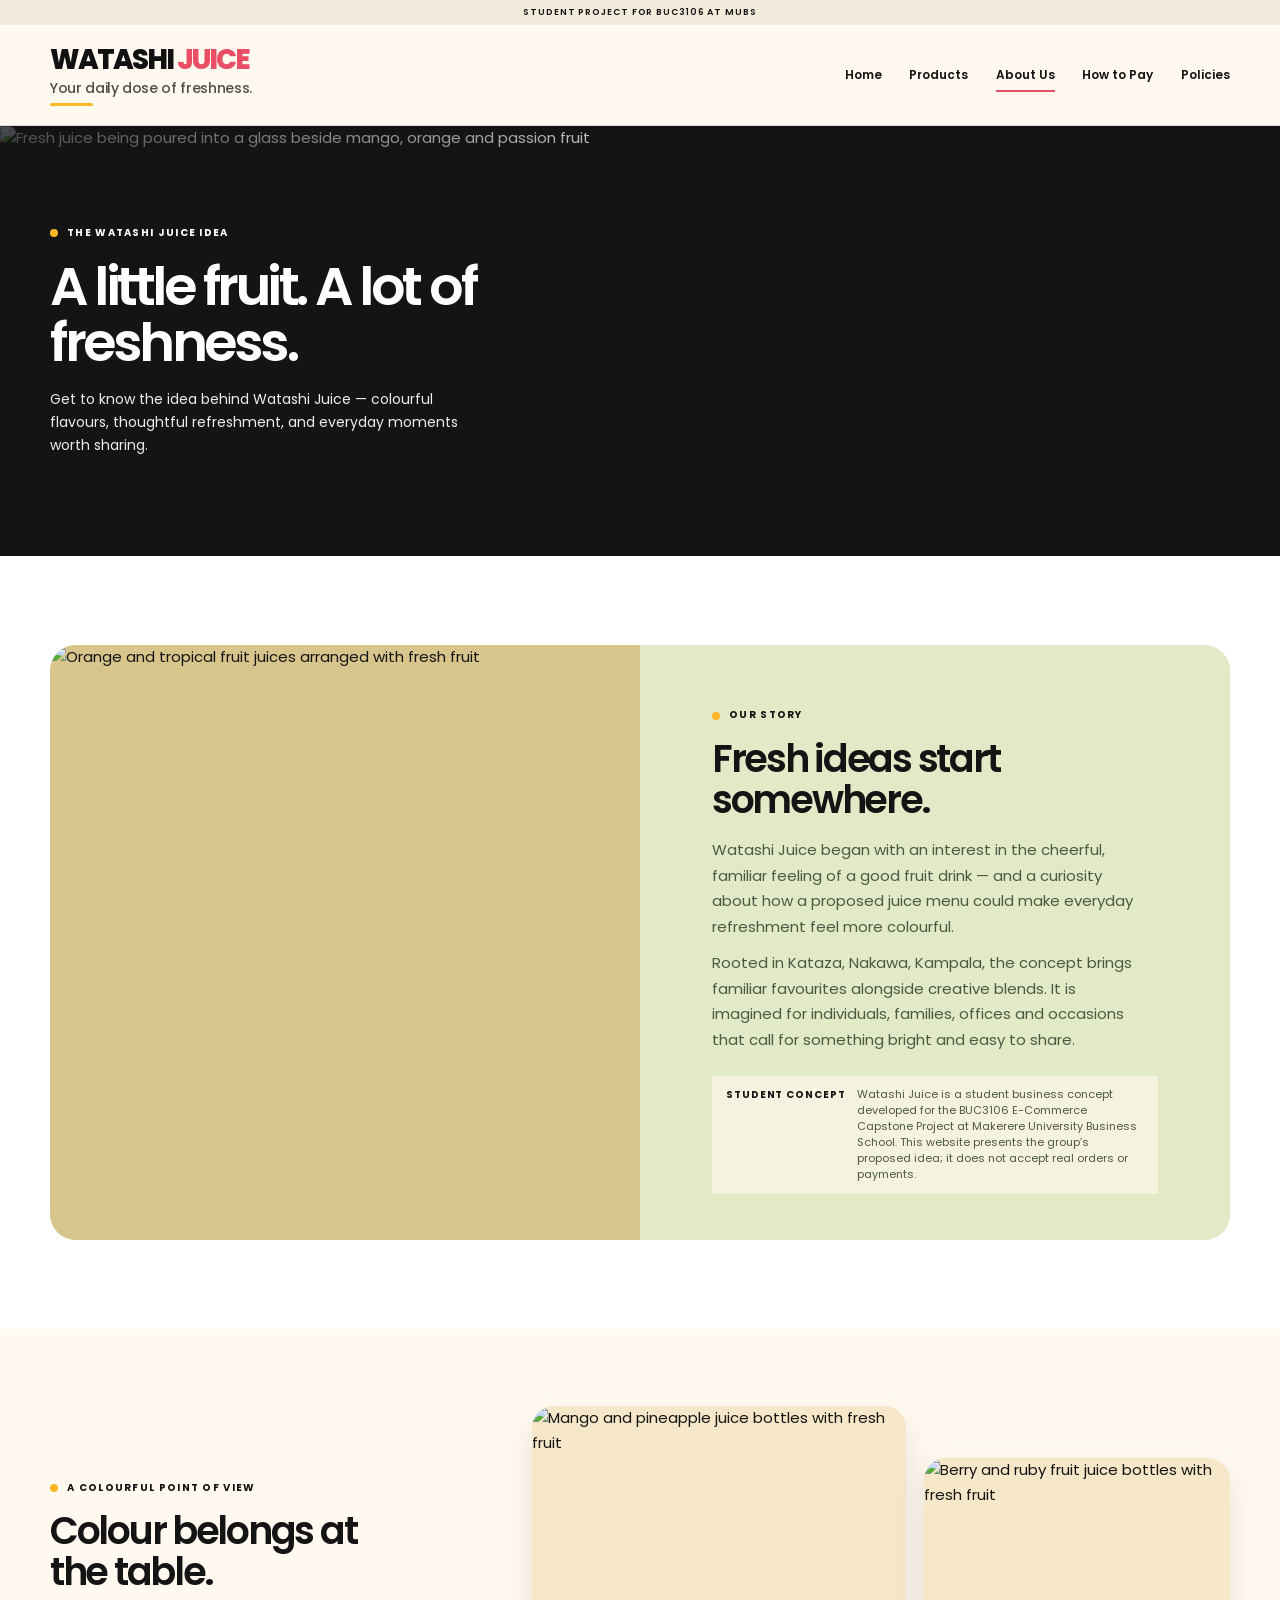
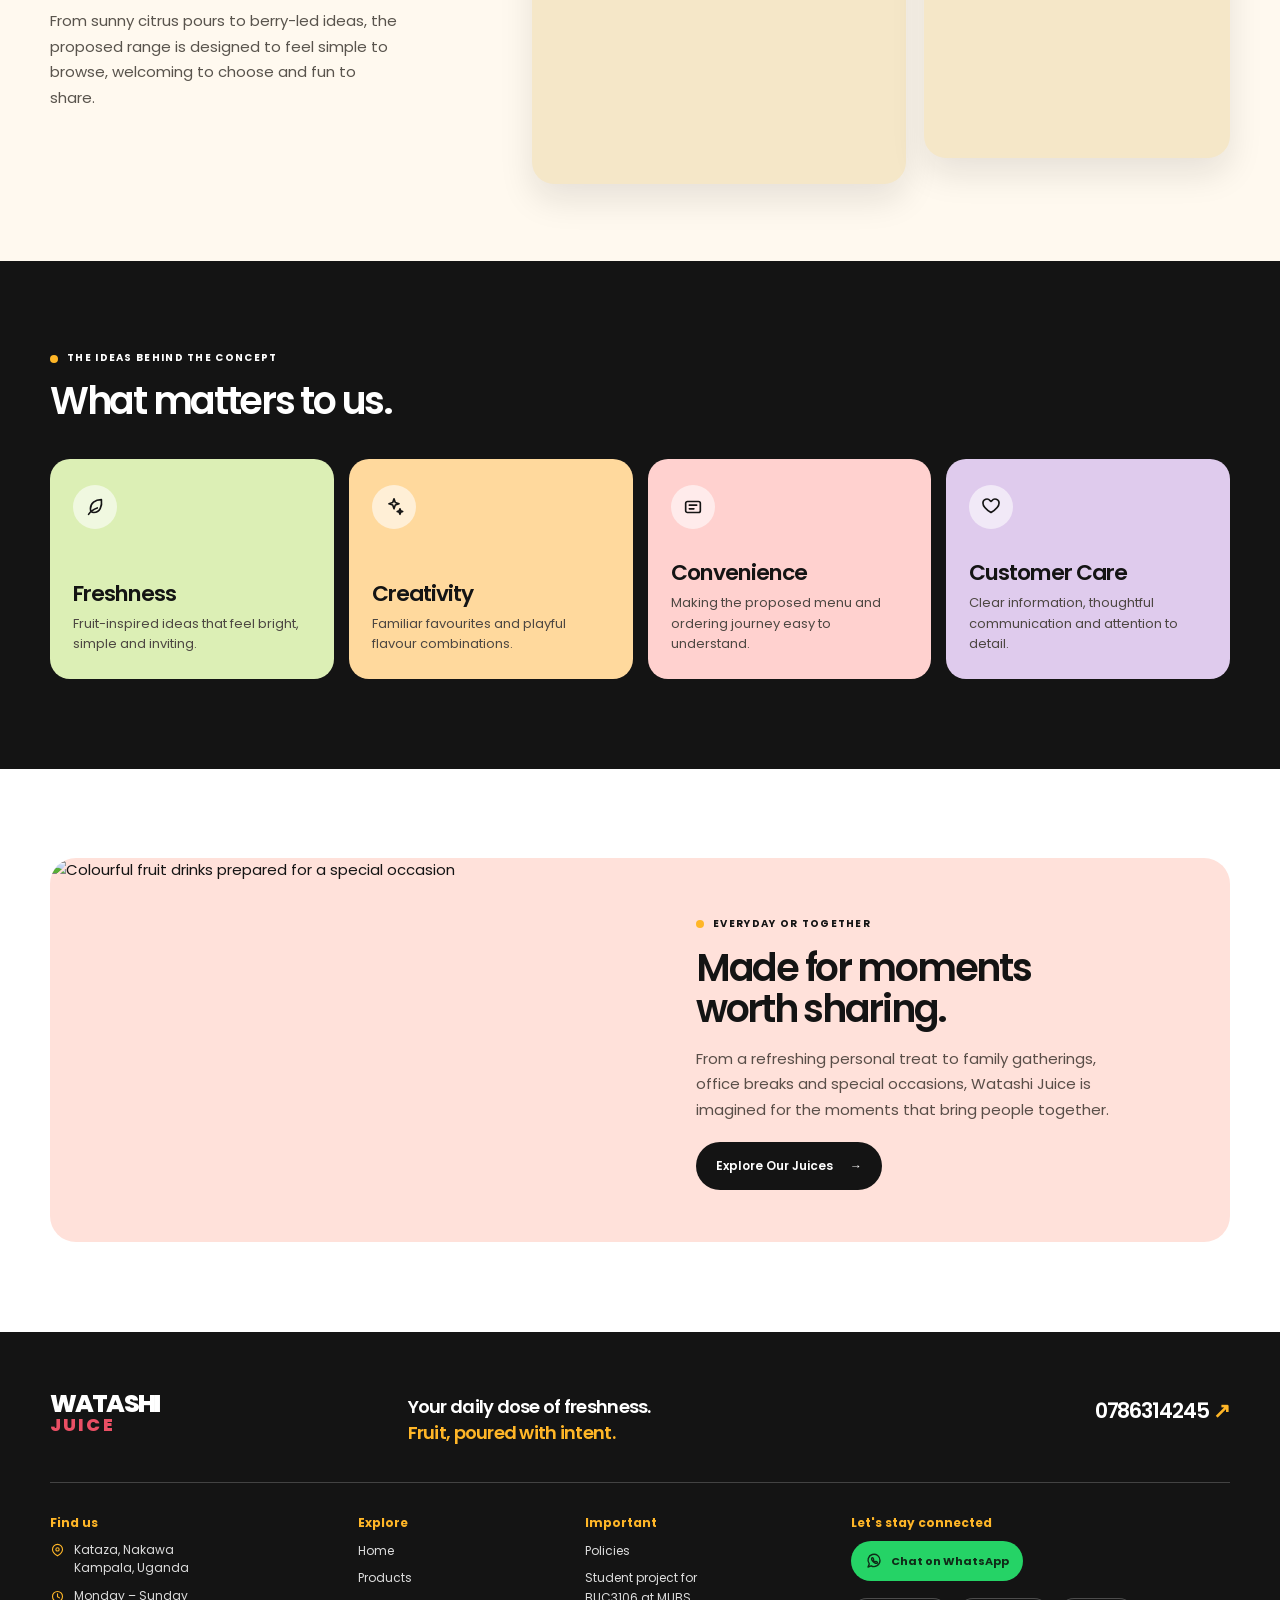
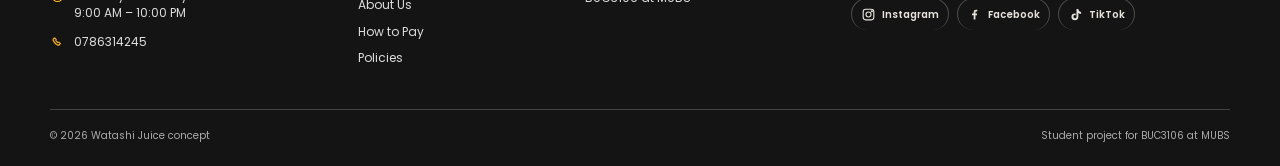
==== about.html @ 9425d9dd "Add files via upload" ====
<!doctype html>
<html lang="en">
<head>
  <meta charset="utf-8"><meta name="viewport" content="width=device-width, initial-scale=1"><meta name="description" content="The Watashi Juice student business concept from Kataza, Nakawa, Kampala."><title>About Us | Watashi Juice</title>
  <link rel="preconnect" href="https://fonts.googleapis.com"><link rel="preconnect" href="https://fonts.gstatic.com" crossorigin><link href="https://fonts.googleapis.com/css2?family=Poppins:wght@400;500;600;700;800&display=swap" rel="stylesheet"><link rel="stylesheet" href="style.css"><script src="script.js" defer></script>
</head>
<body class="premium-about">
  <a class="skip-link" href="#main-content">Skip to content</a><div class="project-notice">Student project for BUC3106 at MUBS</div>
  <header class="site-header"><div class="shell nav-wrap"><a class="wordmark navigation-brand" href="index.html" aria-label="Watashi Juice home"><span class="navigation-brand-name">WATASHI <em>JUICE</em></span><span class="navigation-brand-slogan">Your daily dose of freshness.</span></a><button class="menu-button" type="button" aria-label="Open navigation" aria-expanded="false" aria-controls="primary-navigation"><span></span><span></span><span></span></button><nav id="primary-navigation" class="primary-nav" aria-label="Primary navigation"><a href="index.html">Home</a><a href="products.html">Products</a><a class="active" aria-current="page" href="about.html">About Us</a><a href="pay.html">How to Pay</a><a href="policies.html">Policies</a></nav></div></header>
  <main id="main-content">
    <section class="about-page-hero">
      <img src="images/about-preparation-hero.png" alt="Fresh juice being poured into a glass beside mango, orange and passion fruit" fetchpriority="high">
      <div class="shell about-page-hero-copy">
        <p class="eyebrow"><span></span> The Watashi Juice idea</p>
        <h1>A little fruit. A lot of freshness.</h1>
        <p>Get to know the idea behind Watashi Juice &mdash; colourful flavours, thoughtful refreshment, and everyday moments worth sharing.</p>
      </div>
    </section>

    <section class="about-story-redesign">
      <div class="shell about-story-redesign-grid">
        <figure class="about-story-image"><img src="images/orange-tropical-juice.jpg" alt="Orange and tropical fruit juices arranged with fresh fruit" loading="lazy"></figure>
        <div class="about-story-copy">
          <p class="eyebrow"><span></span> Our story</p>
          <h2>Fresh ideas start somewhere.</h2>
          <p>Watashi Juice began with an interest in the cheerful, familiar feeling of a good fruit drink &mdash; and a curiosity about how a proposed juice menu could make everyday refreshment feel more colourful.</p>
          <p>Rooted in Kataza, Nakawa, Kampala, the concept brings familiar favourites alongside creative blends. It is imagined for individuals, families, offices and occasions that call for something bright and easy to share.</p>
          <aside class="student-concept-note" aria-label="Student project note"><strong>Student concept</strong><span>Watashi Juice is a student business concept developed for the BUC3106 E-Commerce Capstone Project at Makerere University Business School. This website presents the group&rsquo;s proposed idea; it does not accept real orders or payments.</span></aside>
        </div>
      </div>
    </section>

    <section class="about-editorial">
      <div class="shell about-editorial-grid">
        <div class="about-editorial-intro">
          <p class="eyebrow"><span></span> A colourful point of view</p>
          <h2>Colour belongs at the table.</h2>
          <p>From sunny citrus pours to berry-led ideas, the proposed range is designed to feel simple to browse, welcoming to choose and fun to share.</p>
        </div>
        <div class="about-editorial-images">
          <figure class="about-editorial-image about-editorial-image-main"><img src="images/mango-pineapple-juice.jpg" alt="Mango and pineapple juice bottles with fresh fruit" loading="lazy"></figure>
          <figure class="about-editorial-image about-editorial-image-accent"><img src="images/berry-ruby-juice.jpg" alt="Berry and ruby fruit juice bottles with fresh fruit" loading="lazy"></figure>
        </div>
      </div>
    </section>

    <section class="about-values-redesign">
      <div class="shell">
        <div class="about-values-heading">
          <p class="eyebrow light-eyebrow"><span></span> The ideas behind the concept</p>
          <h2>What matters to us.</h2>
        </div>
        <div class="about-values-grid">
          <article class="about-value-card value-freshness"><div class="about-value-icon" aria-hidden="true"><svg viewBox="0 0 24 24"><path d="M19 4c-7 0-12 3.7-12 10 0 2.2 1.5 4 3.7 4C17.2 18 20 11.3 19 4Z"/><path d="M5 20c2.1-3.3 5.2-5.6 9.5-7"/></svg></div><h3>Freshness</h3><p>Fruit-inspired ideas that feel bright, simple and inviting.</p></article>
          <article class="about-value-card value-creativity"><div class="about-value-icon" aria-hidden="true"><svg viewBox="0 0 24 24"><path d="m12 3 1.4 4.1L17.5 8.5l-4.1 1.4L12 14l-1.4-4.1-4.1-1.4 4.1-1.4L12 3Z"/><path d="m18.5 14 .8 2.2 2.2.8-2.2.8-.8 2.2-.8-2.2-2.2-.8 2.2-.8.8-2.2Z"/></svg></div><h3>Creativity</h3><p>Familiar favourites and playful flavour combinations.</p></article>
          <article class="about-value-card value-convenience"><div class="about-value-icon" aria-hidden="true"><svg viewBox="0 0 24 24"><rect x="4" y="6" width="16" height="12" rx="2"/><path d="M8 10h8M8 14h5"/></svg></div><h3>Convenience</h3><p>Making the proposed menu and ordering journey easy to understand.</p></article>
          <article class="about-value-card value-care"><div class="about-value-icon" aria-hidden="true"><svg viewBox="0 0 24 24"><path d="M20.8 7.6c0 5-8.8 10.4-8.8 10.4S3.2 12.6 3.2 7.6A4.3 4.3 0 0 1 11 5.1L12 6l1-.9a4.3 4.3 0 0 1 7.8 2.5Z"/></svg></div><h3>Customer Care</h3><p>Clear information, thoughtful communication and attention to detail.</p></article>
        </div>
      </div>
    </section>

    <section class="about-moments">
      <div class="shell about-moments-grid">
        <figure class="about-moments-image"><img src="images/occasion-celebration.jpg" alt="Colourful fruit drinks prepared for a special occasion" loading="lazy"></figure>
        <div class="about-moments-copy">
          <p class="eyebrow"><span></span> Everyday or together</p>
          <h2>Made for moments worth sharing.</h2>
          <p>From a refreshing personal treat to family gatherings, office breaks and special occasions, Watashi Juice is imagined for the moments that bring people together.</p>
          <a class="button button-dark" href="products.html">Explore Our Juices <span aria-hidden="true">&rarr;</span></a>
        </div>
      </div>
    </section>
  </main>
  <footer class="site-footer unified-footer"><div class="shell"><div class="footer-top"><a class="wordmark text-only-wordmark footer-logo" href="index.html" aria-label="Watashi Juice home">WATASHI<br><em>JUICE</em></a><p>Your daily dose of freshness.<br><span>Fruit, poured with intent.</span></p><a class="footer-contact" href="tel:0786314245">0786314245 <span>&nearr;</span></a></div><div class="footer-grid"><div><h3>Find us</h3><p>Kataza, Nakawa<br>Kampala, Uganda</p><p>9:00 AM &ndash; 10:00 PM</p></div><div><h3>Explore</h3><a href="products.html">Our juices</a><a href="about.html">About Watashi</a><a href="pay.html">How to pay</a></div><div><h3>Important</h3><a href="policies.html">Policies</a><p>Student project for<br>BUC3106 at MUBS</p></div><div class="footer-connect"><h3>Let's stay connected</h3><a class="whatsapp-button" href="https://wa.me/256786314245" target="_blank" rel="noopener" aria-label="Chat with Watashi Juice on WhatsApp"><svg viewBox="0 0 24 24" aria-hidden="true"><path d="M20 11.4a8 8 0 0 1-11.8 7L4 20l1.7-4.1A8 8 0 1 1 20 11.4Z"/><path d="M9.1 8.1c.2-.5.5-.5.8-.5h.4c.2 0 .4.1.5.4l.7 1.6c.1.3.1.5-.1.7l-.5.6c.5 1 1.3 1.8 2.3 2.3l.6-.5c.2-.2.4-.2.7-.1l1.6.7c.3.1.4.3.4.5v.4c0 .3 0 .6-.5.8-.5.2-1.1.3-2 .1-1-.3-2.1-1-3.1-2s-1.7-2.1-2-3.1c-.2-.9-.1-1.5.1-2Z"/></svg> Chat on WhatsApp</a><span class="footer-phone">0786314245</span><div class="social-placeholders" aria-label="Social media accounts pending confirmation"><span class="social-link" role="link" aria-disabled="true" tabindex="0" title="Official account pending confirmation"><svg viewBox="0 0 24 24" aria-hidden="true"><rect x="3.5" y="3.5" width="17" height="17" rx="4"/><circle cx="12" cy="12" r="4"/><circle cx="17.5" cy="6.8" r=".8" fill="currentColor" stroke="none"/></svg>Instagram</span><span class="social-link" role="link" aria-disabled="true" tabindex="0" title="Official account pending confirmation"><svg viewBox="0 0 24 24" aria-hidden="true"><path d="M13.5 20v-7h2.4l.4-2.8h-2.8V8.4c0-.8.2-1.4 1.4-1.4h1.5V4.5c-.3 0-1.1-.1-2.1-.1-2.1 0-3.6 1.3-3.6 3.7v2.1H8v2.8h2.7v7h2.8Z"/></svg>Facebook</span><span class="social-link" role="link" aria-disabled="true" tabindex="0" title="Official account pending confirmation"><svg viewBox="0 0 24 24" aria-hidden="true"><path d="M14.8 4.5v10.1a3.5 3.5 0 1 1-2.7-3.4V8.3c2 .7 3.5 2 4.7 3.6V8.5c-1-.4-1.7-1.3-1.7-2.5v-1.5h-.3Z"/></svg>TikTok</span></div></div></div><div class="footer-bottom"><span>&copy; <span data-year></span> Watashi Juice concept</span><span>Student project for BUC3106 at MUBS</span></div></div></footer>
</body>
</html>
---- style.css ----
/* Watashi Juice: shared visual system and CSS fruit illustrations */
:root { --ink:#141414; --mango:#ffb627; --orange:#ff7043; --berry:#e94f64; --lime:#74b84a; --cream:#fff9ef; --white:#fff; --muted:#6e6a65; --line:rgba(20,20,20,.14); --shadow:0 14px 36px rgba(20,20,20,.12); }
* { box-sizing:border-box; }
html { scroll-behavior:smooth; }
body { margin:0; background:var(--cream); color:var(--ink); font-family:Poppins, sans-serif; font-size:15px; line-height:1.65; }
body.menu-open { overflow:hidden; }
a { color:inherit; text-decoration:none; }
img { max-width:100%; }
button { font:inherit; }
:focus-visible { outline:3px solid var(--berry); outline-offset:4px; }
.shell { width:min(1180px, calc(100% - 40px)); margin-inline:auto; }
.section { padding:108px 0; }
.skip-link { position:fixed; z-index:99; left:16px; top:-70px; background:var(--ink); color:#fff; padding:10px 16px; border-radius:0 0 10px 10px; transition:top .2s; }
.skip-link:focus { top:0; }
.project-notice { background:var(--ink); color:#fff; text-align:center; padding:7px 18px; font-size:11px; font-weight:600; letter-spacing:.025em; }
.site-header { background:var(--cream); border-bottom:1px solid var(--line); position:relative; z-index:10; }
.nav-wrap { min-height:87px; display:flex; align-items:center; justify-content:space-between; gap:22px; }
.wordmark { font-size:18px; font-weight:800; line-height:.72; letter-spacing:-.065em; display:inline-block; position:relative; padding-left:29px; }
.wordmark em { color:var(--berry); font-style:normal; letter-spacing:.09em; font-size:.7em; }
.wordmark-mark { display:grid; place-items:center; position:absolute; left:0; top:0; width:25px; height:25px; background:var(--mango); border-radius:50% 50% 48% 48%; font-size:11px; letter-spacing:-.08em; }
.primary-nav { display:flex; align-items:center; gap:26px; font-size:12px; font-weight:600; }
.primary-nav > a:not(.nav-cta) { position:relative; }
.primary-nav > a:not(.nav-cta)::after { content:""; position:absolute; height:2px; left:0; bottom:-7px; width:0; background:var(--berry); transition:width .22s ease; }
.primary-nav > a:hover::after, .primary-nav > a.active::after { width:100%; }
.nav-cta { background:var(--mango); border-radius:999px; padding:11px 17px; margin-left:2px; white-space:nowrap; transition:transform .2s, background .2s; }
.nav-cta:hover { background:var(--orange); transform:translateY(-2px); }
.menu-button { display:none; background:transparent; border:0; padding:8px; cursor:pointer; }
.menu-button span { display:block; width:26px; height:2px; background:var(--ink); margin:5px 0; transition:.2s; }
h1,h2,h3,p { margin-top:0; }
h1,h2,h3 { line-height:1.03; letter-spacing:-.055em; }
h1 { font-size:clamp(48px, 6vw, 86px); font-weight:800; }
h2 { font-size:clamp(34px, 4vw, 56px); font-weight:700; }
h3 { font-weight:700; }
h1 i,h2 i { color:var(--berry); font-style:normal; }
.eyebrow { margin-bottom:17px; text-transform:uppercase; letter-spacing:.13em; font-size:10px; font-weight:700; display:flex; align-items:center; gap:9px; }
.eyebrow span { height:8px; width:8px; background:var(--mango); border-radius:50%; display:inline-block; }
.light-eyebrow { color:#fff; }
.light-eyebrow span { background:var(--mango); }
.button { display:inline-flex; align-items:center; justify-content:center; gap:17px; padding:14px 20px; border-radius:999px; font-size:12px; font-weight:600; transition:transform .2s ease, box-shadow .2s ease, background .2s ease; }
.button:hover { transform:translateY(-3px); box-shadow:0 10px 20px rgba(20,20,20,.15); }
.button-dark { background:var(--ink); color:#fff; }
.button-cream { background:var(--cream); color:var(--ink); }
.button-orange { background:var(--orange); }
.text-link,.arrow-link { display:inline-flex; align-items:center; gap:12px; font-size:12px; font-weight:600; border-bottom:1px solid var(--ink); padding-bottom:4px; transition:gap .2s; }
.text-link:hover,.arrow-link:hover { gap:18px; }
.hero { overflow:hidden; }
.home-hero { min-height:650px; background:var(--cream); }
.hero-grid { min-height:650px; display:grid; grid-template-columns:1fr 1.08fr; align-items:center; gap:30px; }
.hero-copy { position:relative; z-index:2; padding:70px 0; }
.hero-copy h1 { margin-bottom:21px; }
.hero-lede { max-width:465px; color:#4d4b48; margin-bottom:29px; font-size:15px; }
.action-row { display:flex; align-items:center; flex-wrap:wrap; gap:25px; }
.hero-meta { display:flex; align-items:center; flex-wrap:wrap; gap:7px; margin-top:35px; color:#5d5955; font-size:11px; }
.hero-meta b { color:var(--ink); margin-left:5px; }
.availability-dot { width:8px; height:8px; background:var(--lime); border-radius:50%; }
.hero-art { height:650px; position:relative; margin-right:calc((min(1180px, 100vw - 40px) - 100vw)/2); min-width:580px; overflow:hidden; background:var(--mango); clip-path:polygon(13% 0,100% 0,100% 100%,0 100%,0 25%); }
.hero-art::before { content:""; width:560px; height:560px; border-radius:50%; border:2px solid rgba(20,20,20,.08); position:absolute; left:12%; top:65px; }
.burst { position:absolute; width:185px; height:185px; border-radius:48% 52% 57% 43%; }
.burst-one { background:var(--orange); right:3%; top:9%; }
.burst-two { background:var(--berry); left:5%; bottom:-80px; }
.spark { position:absolute; font-size:31px; font-weight:400; }
.spark-one { right:27%; top:16%; }.spark-two { left:13%; top:31%; font-size:19px; }
.juice-bottle { position:absolute; width:132px; height:315px; border-radius:28px 28px 32px 32px; bottom:82px; box-shadow:inset -11px 0 11px rgba(0,0,0,.09), 14px 22px 17px rgba(20,20,20,.18); transform-origin:bottom; }
.juice-bottle::before { content:""; position:absolute; left:22px; top:-40px; width:88px; height:46px; background:inherit; border-radius:14px 14px 3px 3px; box-shadow:inset -8px 0 8px rgba(0,0,0,.08); }
.bottle-back { background:#c94859; transform:rotate(-13deg); left:34%; height:285px; bottom:102px; }.bottle-front { background:var(--orange); left:54%; transform:rotate(8deg); }
.bottle-cap { position:absolute; z-index:1; left:31px; top:-53px; width:70px; height:17px; background:var(--ink); border-radius:5px 5px 2px 2px; }
.bottle-label { position:absolute; text-align:center; left:16px; top:100px; background:var(--cream); width:100px; height:116px; padding-top:20px; font-size:30px; font-weight:800; line-height:.74; border-radius:4px; letter-spacing:-.08em; }.bottle-label b { display:block; font-size:10px; font-weight:700; letter-spacing:-.06em; line-height:1.1; margin-top:10px; text-transform:uppercase; }
.fruit { position:absolute; z-index:3; }.fruit-mango { height:91px; width:125px; background:#f7b000; border-radius:65% 35% 61% 39% / 58% 51% 49% 42%; transform:rotate(-35deg); box-shadow:inset -13px -10px 0 rgba(232,125,0,.18); }.fruit-mango i { position:absolute; width:52px; height:23px; background:var(--lime); border-radius:100% 0 100% 0; transform:rotate(20deg); top:-11px; right:0; }.fruit-one { left:13%; top:13%; }.fruit-berry { width:59px; height:59px; border-radius:50%; background:#bb304d; box-shadow:inset -10px -8px 0 #8f253e; }.berry-one { right:18%; bottom:19%; }.berry-two { left:19%; bottom:23%; width:42px; height:42px; }.fruit-citrus { width:103px; height:103px; background:#ff9336; border:8px solid #ed6f20; border-radius:50%; }.fruit-citrus::after { content:""; position:absolute; inset:17px; border-radius:50%; background:repeating-conic-gradient(#ffd06b 0 25deg,#ffb545 25deg 29deg); }.citrus-one { right:7%; bottom:7%; transform:rotate(24deg); }.leaf { position:absolute; width:78px; height:31px; border-radius:100% 0 100% 0; background:var(--lime); z-index:2; }.leaf-one { right:4%; bottom:27%; transform:rotate(-22deg); }.leaf-two { left:19%; top:42%; transform:rotate(41deg) scale(.67); }.art-stamp { position:absolute; z-index:4; right:8%; bottom:38%; transform:rotate(-7deg); color:var(--ink); text-transform:uppercase; font-size:9px; font-weight:600; line-height:1.15; letter-spacing:.1em; }.art-stamp b { font-size:17px; letter-spacing:-.06em; }
.section-heading { margin-bottom:48px; }.split-heading { display:flex; justify-content:space-between; align-items:end; gap:30px; }.split-heading h2,.centered-heading h2 { margin-bottom:0; }.side-intro { max-width:350px; color:#5d5955; margin-bottom:3px; }.centered-heading { text-align:center; }.centered-heading .eyebrow { justify-content:center; }
.feature-section { background:#fff; }.featured-grid { display:grid; grid-template-columns:repeat(3,1fr); gap:20px; }.flavour-tile { min-height:411px; padding:23px; position:relative; overflow:hidden; border-radius:4px; display:flex; flex-direction:column; justify-content:space-between; transition:transform .25s ease; }.flavour-tile:hover { transform:translateY(-7px); }.tile-top { display:flex; justify-content:space-between; font-size:10px; text-transform:uppercase; letter-spacing:.08em; font-weight:600; position:relative; z-index:2; }.tile-bottom { display:flex; align-items:end; justify-content:space-between; position:relative; z-index:4; }.tile-bottom h3 { font-size:34px; margin:0; }.tile-bottom a { background:var(--ink); color:#fff; display:grid; place-items:center; width:40px; height:40px; border-radius:50%; font-size:16px; transition:transform .2s; }.tile-bottom a:hover { transform:rotate(45deg); }.tile-mango { background:#ffd655; }.tile-passion { background:#f47f87; }.tile-berry { background:#b59bd7; }.mini-bottle { width:107px; height:247px; position:absolute; left:36%; top:75px; border-radius:22px 22px 25px 25px; box-shadow:inset -9px 0 9px rgba(0,0,0,.11),12px 15px 15px rgba(20,20,20,.13); transform:rotate(10deg); text-align:center; }.mini-bottle::before { content:""; position:absolute; left:19px; top:-37px; width:70px; height:42px; background:inherit; border-radius:12px 12px 2px 2px; }.mini-bottle::after { content:""; position:absolute; width:55px; height:13px; background:var(--ink); border-radius:3px; top:-47px; left:26px; }.mini-bottle b { display:block; background:var(--cream); margin:78px 12px 0; padding:16px 0 4px; font-size:28px; letter-spacing:-.1em; line-height:1; }.mini-bottle small { display:block; background:var(--cream); margin:0 12px; padding:0 3px 13px; font-size:9px; line-height:1.05; text-transform:uppercase; font-weight:700; }.mango-mini { background:var(--orange); }.passion-mini { background:#6d3d95; }.berry-mini { background:#e94f64; }.slice { position:absolute; border-radius:50%; }.slice-mango { width:130px; height:130px; background:#f48c1d; left:-39px; bottom:51px; }.slice-mango::after { content:""; position:absolute; inset:14px; border-radius:50%; background:#ffca42; }.slice-passion { right:-24px; bottom:58px; width:120px; height:120px; background:#562877; border:8px solid #6d3d95; }.slice-passion::after { content:""; position:absolute; inset:18px; border-radius:50%; background:radial-gradient(circle,#32205a 0 3px,transparent 4px) 0 0/19px 19px,#f0bb32; }.berry-cluster { position:absolute; right:22px; bottom:62px; }.berry-cluster i { display:inline-block; background:#a1355b; width:46px; height:46px; border-radius:50%; margin:-5px; box-shadow:inset -7px -6px rgba(77,13,48,.19); }
.why-section { background:var(--ink); color:#fff; }.why-grid { display:grid; grid-template-columns:.9fr 1.1fr; align-items:center; gap:85px; }.why-art { min-height:454px; background:var(--orange); position:relative; overflow:hidden; border-radius:50% 50% 0 0; }.orange-glass { width:165px; height:239px; position:absolute; border:8px solid rgba(255,255,255,.85); border-top:0; border-radius:0 0 40px 40px; left:31%; top:116px; }.orange-glass::before { content:""; background:#ffc136; position:absolute; inset:42px 8px 8px; border-radius:0 0 27px 27px; }.orange-glass span { width:21px; height:151px; background:var(--cream); position:absolute; z-index:2; transform:rotate(25deg); right:27px; top:-39px; }.orange-half { width:215px; height:108px; border-radius:215px 215px 0 0; background:#ffbd2d; position:absolute; left:-44px; bottom:0; border:10px solid #f09025; }.orange-half::after { content:""; position:absolute; inset:23px 32px 0; border-radius:180px 180px 0 0; background:repeating-conic-gradient(#ffd86a 0 27deg,#f7a51d 27deg 31deg); }.orange-leaf { height:76px; width:27px; background:var(--lime); border-radius:100% 0 100% 0; transform:rotate(49deg); position:absolute; right:48px; top:68px; }.round-text { position:absolute; right:17px; bottom:42px; font-size:9px; writing-mode:vertical-rl; letter-spacing:.1em; }.why-copy h2 { color:#fff; margin-bottom:38px; }.reason-list { border-top:1px solid rgba(255,255,255,.25); }.reason-list article { display:grid; grid-template-columns:50px 1fr; gap:13px; padding:19px 0; border-bottom:1px solid rgba(255,255,255,.25); }.reason-list article>span { color:var(--mango); font-size:11px; font-weight:600; }.reason-list h3 { margin:0 0 5px; font-size:17px; letter-spacing:-.035em; }.reason-list p { margin:0; max-width:400px; font-size:12px; color:#d9d7d3; }
.occasions-section { background:#fff; }.occasion-grid { display:grid; grid-template-columns:repeat(3,1fr); gap:19px; margin-top:50px; }.occasion-card { min-height:260px; padding:24px; display:flex; justify-content:space-between; position:relative; overflow:hidden; transition:transform .25s; }.occasion-card:hover { transform:translateY(-6px); }.occasion-card .number { font-size:11px; font-weight:600; }.occasion-card div { align-self:end; position:relative; z-index:2; }.occasion-card p { font-size:11px; margin:0 0 4px; text-transform:uppercase; letter-spacing:.12em; }.occasion-card h3 { margin:0; font-size:38px; }.occasion-icon { font-size:90px; line-height:1; position:absolute; right:20px; bottom:12px; opacity:.9; }.occasion-you { background:#ffe0a0; }.occasion-office { background:#add99b; }.occasion-event { background:#fca4b2; }
.steps-section { background:var(--cream); }.steps-grid { display:grid; grid-template-columns:repeat(3,1fr); }.steps-grid article { padding:27px 30px 25px; min-height:260px; border-left:1px solid var(--line); }.steps-grid article:last-child { border-right:1px solid var(--line); }.step-count { color:var(--berry); font-size:11px; font-weight:700; }.step-icon { width:44px; height:44px; display:grid; place-items:center; border-radius:50%; margin:38px 0 22px; font-size:22px; }.icon-fruit { background:var(--mango); }.icon-message { background:var(--lime); }.icon-sun { background:var(--orange); }.steps-grid h3 { font-size:18px; margin:0 0 8px; }.steps-grid p { margin:0; color:var(--muted); font-size:12px; max-width:265px; }
.cta-section { padding-top:0; }.cta-box { min-height:286px; background:var(--berry); color:#fff; padding:46px 63px; display:flex; align-items:center; justify-content:space-between; overflow:hidden; position:relative; }.cta-box h2 { margin:0; color:#fff; }.cta-box h2 i { color:var(--mango); }.cta-box .button { position:relative; z-index:3; }.cta-citrus { position:absolute; width:270px; height:270px; background:var(--mango); border-radius:50%; right:16%; bottom:-145px; border:20px solid #f89532; }.cta-citrus::after { content:""; position:absolute; inset:42px; background:repeating-conic-gradient(#fff8de 0 24deg,#ffba2f 24deg 29deg); border-radius:50%; }.cta-berry { position:absolute; height:130px; width:130px; background:#b2294e; border-radius:50%; right:-34px; top:-28px; }
.site-footer { background:var(--ink); color:#fff; padding:70px 0 21px; }.footer-top { display:grid; grid-template-columns:1fr 1.3fr 1fr; align-items:start; border-bottom:1px solid rgba(255,255,255,.2); padding-bottom:46px; }.footer-logo { font-size:25px; color:#fff; }.footer-logo .wordmark-mark { color:var(--ink); width:31px; height:31px; font-size:13px; }.footer-top>p { margin:0; font-size:20px; line-height:1.45; font-weight:600; letter-spacing:-.04em; }.footer-top>p span { color:var(--mango); }.footer-contact { justify-self:end; font-size:24px; font-weight:600; letter-spacing:-.05em; }.footer-contact span { color:var(--mango); }.footer-grid { display:grid; grid-template-columns:1.25fr 1fr 1fr .6fr; gap:25px; padding:41px 0; }.footer-grid h3 { margin:0 0 12px; font-size:12px; color:var(--mango); letter-spacing:0; }.footer-grid p,.footer-grid a { color:#ddd; font-size:12px; margin:0 0 7px; display:block; }.footer-grid a:hover { color:var(--mango); }.footer-orb { width:85px; height:85px; border-radius:50%; background:var(--mango); color:var(--ink); justify-self:end; position:relative; display:grid; place-items:center; font-size:33px; font-weight:800; letter-spacing:-.12em; }.footer-orb small { position:absolute; font-size:7px; line-height:1; letter-spacing:.05em; right:-13px; bottom:6px; }.footer-bottom { border-top:1px solid rgba(255,255,255,.2); padding-top:18px; display:flex; justify-content:space-between; color:#aaa; font-size:10px; }
/* Product catalogue */
.page-hero { overflow:hidden; }.page-hero-grid { min-height:450px; display:grid; grid-template-columns:1fr 1fr; align-items:center; gap:40px; }.page-hero-grid h1 { margin-bottom:15px; }.page-hero-grid > div > p:not(.eyebrow) { max-width:465px; color:var(--muted); }.hero-tags { display:flex; gap:8px; flex-wrap:wrap; margin-top:23px; }.hero-tags span { border:1px solid var(--ink); border-radius:999px; padding:6px 11px; font-size:10px; font-weight:600; }.page-hero-art { min-height:450px; position:relative; background:#ffcb5b; overflow:hidden; }.product-hero-art::before { content:""; position:absolute; width:390px; height:390px; border:1px solid rgba(20,20,20,.13); border-radius:50%; left:15%; top:28px; }.product-sun { position:absolute; width:210px; height:210px; background:#ee8976; border-radius:50%; right:-48px; top:30px; }.catalogue-back { background:#6d3d95; height:250px; left:26%; bottom:45px; transform:rotate(-13deg); }.catalogue-front { background:var(--orange); left:48%; bottom:32px; transform:rotate(7deg); }.catalogue-front,.catalogue-back { width:112px; }.catalogue-front::before,.catalogue-back::before { width:76px; left:18px; }.catalogue-front .bottle-cap,.catalogue-back .bottle-cap { width:61px; left:25px; }.catalogue-front .bottle-label,.catalogue-back .bottle-label { left:11px; top:74px; width:90px; height:103px; padding-top:16px; font-size:27px; }.catalogue-citrus { left:8%; bottom:24px; transform:scale(.75); }.catalogue-berry { right:10%; bottom:13%; width:75px; height:75px; }.product-section { background:#fff; }.catalogue-note { display:flex; align-items:center; gap:14px; background:#fff1ce; padding:16px 19px; margin-bottom:37px; }.catalogue-note p { margin:0; font-size:11px; }.note-star { background:var(--mango); display:grid; place-items:center; border-radius:50%; flex:none; width:35px; height:35px; font-size:17px; }.product-grid { display:grid; grid-template-columns:repeat(4,1fr); gap:20px; }.product-card { background:#fff; border:1px solid var(--line); min-width:0; transition:box-shadow .25s,transform .25s; }.product-card:hover { transform:translateY(-5px); box-shadow:var(--shadow); }.product-media { height:248px; position:relative; overflow:hidden; display:grid; place-items:center; }.product-number { position:absolute; top:14px; left:16px; font-size:10px; font-weight:600; z-index:4; }.product-bottle { width:87px; height:184px; position:relative; z-index:2; border-radius:19px 19px 21px 21px; box-shadow:inset -7px 0 9px rgba(0,0,0,.11), 9px 10px 11px rgba(20,20,20,.14); transform:rotate(7deg); text-align:center; }.product-bottle::before { content:""; position:absolute; left:16px; top:-29px; width:56px; height:34px; background:inherit; border-radius:9px 9px 2px 2px; }.product-bottle::after { content:""; position:absolute; left:21px; top:-37px; width:47px; height:10px; background:var(--ink); border-radius:3px; }.product-bottle b { display:block; background:var(--cream); color:var(--ink); margin:57px 9px 0; padding:11px 0 1px; font-size:25px; line-height:1; letter-spacing:-.12em; }.product-bottle small { display:block; background:var(--cream); color:var(--ink); margin:0 9px; padding:0 2px 8px; font-size:7px; font-weight:700; line-height:1.1; text-transform:uppercase; }.media-fruit { position:absolute; z-index:1; }.media-mango { background:#ffe1a0; }.media-mango .product-bottle { background:var(--orange); }.fruit-mango-small { width:97px; height:63px; background:#f5b400; border-radius:65% 35% 61% 39%; right:-11px; bottom:26px; transform:rotate(-30deg); }.media-pineapple { background:#e2f0b6; }.media-pineapple .product-bottle { background:#f4bb27; }.pineapple-shape { width:73px; height:95px; background:#f5bc28; border-radius:44% 44% 52% 52%; left:12px; bottom:21px; }.pineapple-shape::after { content:""; position:absolute; width:55px; height:46px; top:-25px; left:10px; background:repeating-conic-gradient(from 50deg,transparent 0 25deg,#629647 25deg 33deg); clip-path:polygon(50% 0,62% 45%,90% 12%,72% 54%,100% 62%,61% 65%,67% 100%,45% 70%,20% 100%,34% 65%,0 61%,27% 52%,7% 15%,40% 43%); }.media-passion { background:#d7bbe3; }.media-passion .product-bottle { background:#6d3d95; }.passion-shape { width:85px; height:85px; border-radius:50%; background:#5c2f82; border:7px solid #6c3d94; right:7px; bottom:18px; }.passion-shape::after { content:""; position:absolute; inset:14px; border-radius:50%; background:radial-gradient(circle,#43235f 0 3px,transparent 4px) 0 0/15px 15px,#f1bf30; }.media-watermelon { background:#f8b7bd; }.media-watermelon .product-bottle { background:#db5461; }.watermelon-shape { width:117px; height:58px; border-radius:0 0 117px 117px; background:#e84f60; border-bottom:10px solid #79b848; right:-20px; bottom:25px; transform:rotate(-15deg); }.watermelon-shape::after { content:"•  •  •"; letter-spacing:7px; color:#481a24; position:absolute; top:4px; left:22px; font-size:13px; }.media-orange { background:#ffd891; }.media-orange .product-bottle { background:#ff8838; }.orange-shape { width:103px; height:103px; border-radius:50%; background:repeating-conic-gradient(#ffda70 0 24deg,#ffae29 24deg 28deg); border:9px solid #f28726; left:-21px; bottom:21px; }.media-tropical { background:#c7e4b8; }.media-tropical .product-bottle { background:var(--lime); }.tropical-shape { width:80px; height:80px; background:#fabe24; border-radius:50%; right:13px; bottom:23px; }.tropical-shape::before { content:""; width:39px; height:17px; background:#65a248; border-radius:100% 0 100% 0; position:absolute; top:-6px; right:-5px; }.media-berry { background:#f1b9c4; }.media-berry .product-bottle { background:#b83b59; }.berry-shape { width:83px; height:83px; border-radius:50%; background:#a32e51; box-shadow:inset -12px -9px #81223f; left:0; bottom:16px; }.media-ruby { background:#dcb5a0; }.media-ruby .product-bottle { background:#9e3344; }.ruby-shape { width:92px; height:92px; border-radius:35% 65% 55% 45%; background:#b63f53; right:8px; bottom:19px; transform:rotate(-17deg); }.product-details { padding:18px 17px 15px; min-height:180px; display:flex; flex-direction:column; justify-content:space-between; }.product-details h2 { font-size:19px; margin-bottom:7px; letter-spacing:-.04em; }.product-details p { font-size:11px; color:var(--muted); line-height:1.55; margin:0; }.product-action { display:flex; align-items:end; justify-content:space-between; margin-top:18px; }.product-action strong { font-size:15px; letter-spacing:-.04em; line-height:1.1; }.product-action strong small { display:block; color:var(--berry); font-size:8px; letter-spacing:.08em; }.round-arrow { display:grid; place-items:center; width:34px; height:34px; background:var(--ink); color:#fff; border-radius:50%; transition:transform .2s; }.round-arrow:hover { transform:rotate(45deg); }.bulk-section { background:var(--cream); }.bulk-grid { display:grid; grid-template-columns:1fr 1fr; align-items:center; min-height:410px; gap:50px; }.bulk-grid h2 { margin-bottom:18px; }.bulk-grid>div>p:not(.eyebrow) { color:var(--muted); max-width:430px; }.bulk-visual { height:360px; background:var(--lime); position:relative; overflow:hidden; }.crate { position:absolute; bottom:43px; right:13%; width:305px; height:158px; background:#a45c31; border:11px solid #7d401e; box-shadow:inset 0 28px rgba(255,255,255,.12); display:flex; align-items:end; justify-content:space-around; padding:0 24px; }.crate::before,.crate::after { content:""; position:absolute; background:#7d401e; width:100%; height:11px; left:0; }.crate::before { top:42px; }.crate::after { top:91px; }.crate i { position:relative; z-index:1; width:49px; height:132px; background:var(--orange); border-radius:12px 12px 6px 6px; }.crate i::before { content:""; position:absolute; width:27px; height:21px; background:inherit; left:11px; top:-18px; }.crate i:nth-child(2) { background:#b3385a; height:149px; }.crate i:nth-child(3) { background:#6d3d95; height:139px; }.crate i:nth-child(4) { background:var(--mango); height:154px; }.bulk-bulkberry { position:absolute; width:107px; height:107px; background:#b13655; border-radius:50%; right:13px; top:21px; }.bulk-leaf { position:absolute; width:108px; height:42px; background:#4d8f40; border-radius:100% 0 100% 0; left:15px; top:20px; transform:rotate(-15deg); }.enquiry-section { background:#fff; padding-top:76px; }.enquiry-box { background:#f8d67b; padding:36px 47px; display:grid; grid-template-columns:72px 1fr auto; gap:25px; align-items:center; }.enquiry-icon { display:grid; place-items:center; background:var(--orange); border-radius:50%; width:68px; height:68px; font-size:29px; }.enquiry-box .eyebrow { margin-bottom:9px; }.enquiry-box h2 { font-size:27px; margin-bottom:8px; }.enquiry-box p:not(.eyebrow) { font-size:11px; max-width:570px; margin:0; }
/* About */
.about-hero { background:var(--cream); overflow:hidden; }.about-hero-layout { min-height:524px; display:grid; grid-template-columns:.9fr 1.1fr; gap:40px; align-items:center; }.about-title h1 { margin:0 0 17px; }.about-title>p:not(.eyebrow) { max-width:370px; color:var(--muted); }.about-art { min-height:524px; background:#f4a05d; position:relative; overflow:hidden; }.about-sun { position:absolute; width:340px; height:340px; border:1px solid rgba(255,255,255,.45); border-radius:50%; left:12%; top:75px; }.about-glass { width:130px; height:184px; background:#ffca35; border:7px solid rgba(255,255,255,.85); border-top:0; border-radius:0 0 33px 33px; position:absolute; left:42%; top:103px; z-index:3; }.about-glass i { display:block; width:18px; height:113px; background:#fff9ef; transform:rotate(23deg); position:absolute; right:25px; top:-28px; }.about-bowl { width:292px; height:141px; border-radius:0 0 292px 292px; position:absolute; background:#b65347; border:8px solid #883932; left:16%; bottom:0; z-index:2; }.about-bowl::before { content:""; position:absolute; width:242px; height:45px; left:17px; top:-30px; background:#562f42; border-radius:50%; }.about-bowl span { position:absolute; z-index:2; border-radius:50%; }.bowl-mango { background:var(--mango); width:90px; height:68px; left:17px; top:-62px; transform:rotate(-25deg); }.bowl-berry { background:#b83255; width:56px; height:56px; left:100px; top:-63px; }.bowl-orange { background:#ffb531; width:74px; height:74px; right:21px; top:-75px; }.about-leaf-one { position:absolute; width:111px; height:49px; background:var(--lime); border-radius:100% 0 100% 0; right:4%; bottom:43px; transform:rotate(-30deg); }.about-art p { position:absolute; z-index:4; color:var(--cream); right:8%; top:21%; font-size:10px; line-height:1.16; font-weight:600; letter-spacing:.12em; }.about-art p b { font-size:20px; letter-spacing:-.06em; }.intro-section { background:#fff; }.intro-layout { display:grid; grid-template-columns:.6fr 1.4fr; gap:110px; }.location-stamp { height:235px; width:235px; background:var(--mango); border-radius:50%; position:relative; display:grid; place-content:center; transform:rotate(-8deg); }.location-stamp::before { content:""; position:absolute; inset:14px; border:1px dashed var(--ink); border-radius:50%; }.location-stamp span { font-size:9px; letter-spacing:.15em; font-weight:600; }.location-stamp b { font-size:24px; line-height:1.05; letter-spacing:-.07em; }.location-stamp b i { color:var(--berry); font-style:normal; }.location-stamp em { position:absolute; bottom:25px; right:38px; font-size:12px; font-style:normal; font-weight:800; }.intro-layout h2 { max-width:700px; margin-bottom:21px; }.intro-layout>div:last-child>p { color:var(--muted); max-width:690px; }.intro-layout .large-copy { color:var(--ink)!important; font-size:16px; line-height:1.75; }.values-section { background:var(--ink); color:#fff; }.light-copy { color:#dedbd5; }.values-grid { display:grid; grid-template-columns:repeat(4,1fr); border-top:1px solid rgba(255,255,255,.23); }.values-grid article { padding:23px 24px 12px; border-left:1px solid rgba(255,255,255,.23); min-height:260px; }.values-grid article:last-child { border-right:1px solid rgba(255,255,255,.23); }.values-grid article>span { color:var(--mango); font-size:10px; }.value-symbol { margin:29px 0 23px; font-size:34px; line-height:1; }.symbol-fresh { color:var(--mango); }.symbol-creative { color:var(--berry); }.symbol-convenient { color:var(--lime); }.symbol-care { color:var(--orange); }.values-grid h3 { font-size:19px; margin:0 0 9px; }.values-grid p { font-size:11px; color:#d7d3ce; margin:0; }.people-section { background:#fff; }.people-grid { display:grid; grid-template-columns:1fr 1fr; gap:80px; align-items:center; }.people-art { min-height:378px; background:#c2e2a8; position:relative; overflow:hidden; }.figure { position:absolute; bottom:0; width:88px; height:210px; border-radius:46px 46px 0 0; }.figure::before { content:""; position:absolute; width:68px; height:68px; background:inherit; border-radius:50%; top:-43px; left:10px; }.figure i { position:absolute; width:43px; height:43px; border:3px solid var(--cream); border-radius:0 0 17px 17px; background:var(--mango); right:-12px; top:76px; }.f-one { background:#e86b57; left:5%; height:158px; }.f-two { background:#6b3d93; left:27%; height:246px; }.f-three { background:#f5ad29; left:51%; height:194px; }.f-four { background:#b43a55; left:73%; height:227px; }.people-sun { position:absolute; right:11%; top:32px; font-size:37px; color:var(--orange); }.people-grid h2 { margin-bottom:18px; }.people-grid>div:last-child>p:not(.eyebrow) { color:var(--muted); max-width:470px; }.audience-tags { display:flex; flex-wrap:wrap; gap:7px; margin:23px 0 28px; }.audience-tags span { background:#f5e9c9; border-radius:99px; padding:6px 11px; font-size:10px; font-weight:600; }
/* Payments */
.payment-hero { min-height:500px; background:var(--orange); position:relative; overflow:hidden; padding:81px 0; }.payment-hero .shell { position:relative; z-index:2; }.payment-hero h1 { margin-bottom:17px; }.payment-hero h1 i { color:var(--cream); }.payment-hero .shell>p:not(.eyebrow) { max-width:480px; font-size:14px; }.not-active { background:var(--ink); color:#fff; width:max-content; max-width:100%; display:flex; gap:10px; align-items:center; padding:10px 15px; margin-top:24px; font-size:11px; }.not-active span { background:var(--mango); color:var(--ink); width:19px; height:19px; display:grid; place-items:center; border-radius:50%; font-weight:800; }.payment-hero-art { width:45%; position:absolute; right:0; top:0; height:100%; background:var(--mango); clip-path:polygon(20% 0,100% 0,100% 100%,0 100%); }.payment-card { width:225px; height:313px; background:var(--ink); color:var(--cream); position:absolute; top:93px; left:29%; padding:25px; border-radius:15px; transform:rotate(10deg); box-shadow:18px 23px 20px rgba(20,20,20,.18); }.payment-card::before { content:""; position:absolute; width:110px; height:110px; border-radius:50%; background:var(--berry); right:-30px; bottom:-37px; }.payment-card span { display:grid; place-items:center; width:45px; height:45px; background:var(--mango); color:var(--ink); border-radius:50%; font-size:23px; font-weight:800; }.payment-card b { display:block; margin-top:88px; font-size:31px; line-height:.93; letter-spacing:-.08em; }.payment-card b i { color:var(--mango); font-style:normal; }.payment-card small { position:absolute; bottom:22px; font-size:9px; letter-spacing:.13em; }.payment-coin { position:absolute; display:grid; place-items:center; border-radius:50%; font-weight:800; }.coin-one { width:67px; height:67px; background:var(--lime); right:15%; top:52px; }.coin-two { width:53px; height:53px; background:var(--berry); color:#fff; bottom:31px; left:9%; }.order-section { background:#fff; }.order-steps { display:grid; grid-template-columns:repeat(3,1fr); margin-top:53px; }.order-steps article { position:relative; padding:0 39px 28px; border-left:1px solid var(--line); min-height:228px; }.order-steps article:last-child { border-right:1px solid var(--line); }.order-number { font-size:11px; color:var(--berry); font-weight:700; }.order-steps h3 { font-size:26px; margin:30px 0 8px; }.order-steps p { color:var(--muted); font-size:12px; max-width:240px; }.order-symbol { position:absolute; right:27px; bottom:13px; font-size:37px; color:var(--mango); }.whatsapp-demo { margin-top:59px; padding:32px 40px; background:#d8ecc2; display:grid; grid-template-columns:76px 1fr auto; gap:24px; align-items:center; }.wa-symbol { display:grid; place-items:center; width:68px; height:68px; color:#fff; border-radius:50%; background:var(--lime); font-size:36px; }.whatsapp-demo .eyebrow { margin-bottom:6px; }.whatsapp-demo h2 { font-size:30px; margin:0 0 8px; }.whatsapp-demo p:not(.eyebrow) { font-size:11px; color:#3f5438; max-width:570px; margin:0; }.sample-chip { font-size:8px; font-weight:700; line-height:1.2; letter-spacing:.08em; border:1px solid var(--ink); border-radius:50%; width:77px; height:77px; display:grid; place-items:center; text-align:center; transform:rotate(-10deg); }.methods-section { background:var(--cream); }.method-grid { display:grid; grid-template-columns:repeat(2,1fr); gap:18px; }.method-card { padding:29px; min-height:300px; background:#fff; border-top:8px solid var(--mango); }.method-card.airtel { border-color:var(--orange); }.method-card.bank { border-color:var(--berry); }.method-card.cash { border-color:var(--lime); }.method-head { display:flex; align-items:center; gap:14px; }.method-head span { color:var(--berry); font-size:11px; font-weight:700; }.method-head h3 { font-size:20px; margin:0; }.method-head em { font-style:normal; color:var(--muted); margin-left:auto; font-size:8px; letter-spacing:.1em; }.method-card ol { padding-left:20px; font-size:11px; color:#4c4945; margin:23px 0; }.method-card li { padding-left:4px; margin-bottom:8px; }.sample-details { display:grid; grid-template-columns:1fr 1fr; border-top:1px solid var(--line); padding-top:13px; gap:3px 16px; font-size:9px; color:var(--muted); }.sample-details b { grid-column:1/-1; color:var(--ink); letter-spacing:.08em; }.reassurance-section { background:var(--ink); color:#fff; }.reassurance-grid { display:grid; grid-template-columns:repeat(3,1fr); gap:32px; }.reassure-icon { width:50px; height:50px; border-radius:50%; background:var(--mango); color:var(--ink); display:grid; place-items:center; font-size:20px; margin-bottom:20px; }.reassurance-grid article:nth-child(2) .reassure-icon { background:var(--berry); color:#fff; }.reassurance-grid article:nth-child(3) .reassure-icon { background:var(--lime); }.reassurance-grid h2 { color:#fff; font-size:25px; margin:0 0 10px; }.reassurance-grid p { font-size:11px; color:#d6d3ce; max-width:320px; margin:0; }
/* Policies */
.policies-hero { background:#f8d77d; min-height:415px; position:relative; overflow:hidden; padding:75px 0; }.policies-hero h1 { margin:0 0 15px; }.policies-hero>div>p:not(.eyebrow) { max-width:440px; color:#554e42; }.policy-hero-fruit span { width:235px; height:235px; background:var(--orange); border-radius:50%; position:absolute; right:16%; bottom:-65px; }.policy-hero-fruit span::after { content:""; width:137px; height:57px; position:absolute; top:-24px; right:-23px; background:var(--lime); border-radius:100% 0 100% 0; transform:rotate(25deg); }.policy-hero-fruit i { width:117px; height:117px; background:#b03555; border-radius:50%; position:absolute; right:6%; top:79px; }.policy-hero-fruit b { position:absolute; right:30%; top:84px; font-size:35px; }.policy-content { background:#fff; }.policy-layout { display:grid; grid-template-columns:250px 1fr; gap:75px; }.policy-aside { align-self:start; position:sticky; top:25px; padding-top:10px; }.policy-aside p { font-size:9px; letter-spacing:.13em; font-weight:700; color:var(--muted); margin-bottom:14px; }.policy-aside a { display:block; padding:10px 0; border-top:1px solid var(--line); font-size:12px; font-weight:600; }.policy-aside a:hover { color:var(--berry); }.policy-list article { display:grid; grid-template-columns:75px 1fr; gap:20px; padding:13px 0 40px; margin-bottom:30px; border-bottom:1px solid var(--line); scroll-margin-top:20px; }.policy-list article:last-child { margin-bottom:0; }.policy-number { font-size:12px; color:var(--berry); font-weight:700; }.policy-list h2 { font-size:31px; margin:0 0 16px; }.policy-list p { color:var(--muted); font-size:13px; max-width:690px; }.policy-note-section { padding-top:0; }.policy-note { display:flex; gap:29px; align-items:center; padding:31px 45px; background:#c8e4ae; }.policy-note>span { width:56px; height:56px; background:var(--lime); display:grid; place-items:center; border-radius:50%; font-size:23px; flex:none; }.policy-note h2 { font-size:24px; margin:0 0 5px; }.policy-note p { margin:0; font-size:12px; }.policy-note a { font-weight:700; text-decoration:underline; }
@media (max-width: 900px) { .primary-nav { gap:15px; font-size:11px; }.nav-cta { padding:9px 13px; }.hero-art { min-width:490px; }.product-grid { grid-template-columns:repeat(3,1fr); }.why-grid { gap:42px; }.footer-grid { grid-template-columns:1fr 1fr 1fr .6fr; }.payment-hero-art { width:43%; }.payment-card { left:23%; }.intro-layout { gap:50px; }.policy-layout { gap:38px; } }
@media (max-width: 720px) { body { font-size:14px; }.shell { width:min(100% - 32px, 590px); }.section { padding:73px 0; }.project-notice { font-size:9px; padding:6px 12px; }.nav-wrap { min-height:68px; }.menu-button { display:block; z-index:13; }.primary-nav { display:none; position:absolute; z-index:12; left:0; right:0; top:68px; padding:26px max(16px, calc((100% - 590px)/2)); background:var(--cream); border-bottom:1px solid var(--line); box-shadow:0 10px 15px rgba(0,0,0,.07); flex-direction:column; align-items:flex-start; gap:18px; }.primary-nav.is-open { display:flex; }.primary-nav > a:not(.nav-cta)::after { bottom:-3px; }.nav-cta { margin-top:2px; }.menu-button[aria-expanded="true"] span:nth-child(1) { transform:translateY(7px) rotate(45deg); }.menu-button[aria-expanded="true"] span:nth-child(2) { opacity:0; }.menu-button[aria-expanded="true"] span:nth-child(3) { transform:translateY(-7px) rotate(-45deg); }.hero-grid { display:block; min-height:unset; }.hero-copy { padding:65px 0 41px; }.hero-lede { font-size:13px; }.hero-art { height:405px; min-width:0; margin:0 -16px; clip-path:none; }.hero-art::before { width:350px; height:350px; left:20%; top:24px; }.juice-bottle { transform:scale(.77); transform-origin:bottom; bottom:23px; }.bottle-back { left:27%; bottom:38px; transform:scale(.77) rotate(-13deg); }.bottle-front { left:47%; bottom:20px; transform:scale(.77) rotate(8deg); }.fruit-one { left:11%; top:10%; }.berry-one { right:13%; bottom:12%; }.citrus-one { right:4%; bottom:1%; transform:scale(.7); }.art-stamp { right:5%; bottom:47%; }.split-heading { display:block; }.split-heading .arrow-link { margin-top:19px; }.side-intro { margin-top:18px; }.featured-grid,.occasion-grid { grid-template-columns:1fr; }.flavour-tile { min-height:320px; }.mini-bottle { top:61px; }.why-grid,.bulk-grid,.people-grid,.about-hero-layout,.page-hero-grid { grid-template-columns:1fr; }.why-grid { gap:42px; }.why-art { min-height:370px; }.orange-glass { transform:scale(.8); transform-origin:bottom; left:30%; }.orange-half { transform:scale(.75); transform-origin:bottom left; }.occasion-grid { margin-top:34px; }.occasion-card { min-height:193px; }.occasion-card h3 { font-size:33px; }.steps-grid,.values-grid,.order-steps,.reassurance-grid { grid-template-columns:1fr; }.steps-grid article,.values-grid article,.order-steps article { border-right:1px solid var(--line); border-bottom:1px solid var(--line); min-height:0; }.steps-grid article:first-child,.values-grid article:first-child,.order-steps article:first-child { border-top:1px solid var(--line); }.steps-grid article { padding:22px; }.step-icon { margin:20px 0 15px; }.cta-box { padding:35px 28px; display:block; min-height:300px; }.cta-box .button { margin-top:27px; }.cta-citrus { right:-25px; bottom:-145px; }.cta-berry { right:18px; top:-37px; transform:scale(.7); }.footer-top { grid-template-columns:1fr; gap:27px; }.footer-contact { justify-self:start; }.footer-grid { grid-template-columns:1fr 1fr; row-gap:35px; }.footer-orb { justify-self:start; }.footer-bottom { display:block; }.footer-bottom span { display:block; margin-bottom:4px; }.page-hero-grid { gap:0; }.page-hero-grid>div:first-child { padding:59px 0 38px; }.page-hero-art { min-height:330px; margin:0 -16px; }.product-grid { grid-template-columns:repeat(2,1fr); gap:12px; }.product-media { height:202px; }.product-bottle { transform:scale(.83) rotate(7deg); }.product-details { padding:14px 13px 12px; min-height:173px; }.product-details h2 { font-size:16px; }.product-details p { font-size:10px; }.bulk-grid { gap:29px; }.bulk-visual { height:290px; }.crate { transform:scale(.76); transform-origin:bottom right; right:2%; }.enquiry-box { display:block; padding:29px; }.enquiry-icon { margin-bottom:17px; }.enquiry-box .button { margin-top:20px; }.about-title { padding:60px 0 33px; }.about-art { min-height:356px; margin:0 -16px; }.about-glass { transform:scale(.75); transform-origin:center; left:37%; top:47px; }.about-bowl { transform:scale(.73); transform-origin:bottom left; }.about-sun { transform:scale(.72); transform-origin:top left; }.about-art p { top:13%; }.intro-layout { grid-template-columns:1fr; gap:36px; }.location-stamp { width:183px; height:183px; }.location-stamp b { font-size:19px; }.intro-layout .large-copy { font-size:14px; }.values-grid article { min-height:0; padding:22px; }.value-symbol { margin:17px 0; }.people-grid { gap:38px; }.people-art { min-height:304px; }.figure { transform:scale(.75); transform-origin:bottom; }.f-one { left:0; }.f-two { left:21%; }.f-three { left:46%; }.f-four { left:70%; }.payment-hero { padding:61px 0 297px; min-height:0; }.payment-hero-art { top:auto; bottom:0; width:100%; height:257px; clip-path:none; }.payment-card { transform:scale(.68) rotate(10deg); transform-origin:left top; left:32%; top:13px; }.coin-one { top:13px; right:12%; }.coin-two { bottom:16px; left:15%; }.order-steps { margin-top:33px; }.order-steps article { padding:19px 23px; }.order-steps h3 { margin:13px 0 7px; }.whatsapp-demo { grid-template-columns:1fr; padding:27px; margin-top:38px; }.sample-chip { position:absolute; right:27px; transform:rotate(-10deg); }.method-grid { grid-template-columns:1fr; }.method-card { min-height:0; }.reassurance-grid { gap:38px; }.policies-hero { min-height:361px; padding:61px 0; }.policy-hero-fruit span { width:165px; height:165px; right:-12px; bottom:-48px; }.policy-hero-fruit i { width:79px; height:79px; right:23%; top:57px; }.policy-hero-fruit b { right:49%; top:75px; }.policy-layout { grid-template-columns:1fr; gap:26px; }.policy-aside { position:static; display:grid; grid-template-columns:repeat(2,1fr); gap:0 16px; }.policy-aside p { grid-column:1/-1; }.policy-list article { grid-template-columns:1fr; gap:7px; padding-bottom:27px; margin-bottom:24px; }.policy-list h2 { font-size:27px; }.policy-note { display:block; padding:28px; }.policy-note>span { margin-bottom:17px; } }
@media (max-width: 390px) { .product-grid { grid-template-columns:1fr; }.product-media { height:220px; }.hero-copy h1 { font-size:46px; }.hero-art { height:375px; }.footer-grid { grid-template-columns:1fr; }.sample-chip { display:none; } }
@media (prefers-reduced-motion: reduce) { *,*::before,*::after { animation-duration:.01ms!important; animation-iteration-count:1!important; scroll-behavior:auto!important; transition-duration:.01ms!important; } }

/* Premium photography-led refresh */
.project-notice { background:#f2eadb; color:var(--ink); font-size:9px; letter-spacing:.1em; text-transform:uppercase; padding:5px 16px; }
.photo-hero { min-height:660px; position:relative; overflow:hidden; background:#e8c797; display:flex; align-items:center; isolation:isolate; }
.photo-hero-image { position:absolute; inset:0; width:100%; height:100%; object-fit:cover; object-position:center; z-index:-2; }
.photo-hero::after { content:""; position:absolute; inset:0; z-index:-1; background:linear-gradient(90deg,rgba(255,249,239,.98) 0%,rgba(255,249,239,.87) 31%,rgba(255,249,239,.25) 57%,rgba(255,249,239,.02) 100%); }
.photo-hero-content { padding:88px 0 98px; }.photo-hero-content h1 { max-width:690px; margin:0 0 18px; }.photo-hero-content>p:not(.eyebrow) { width:min(425px, 100%); color:#4e4a45; font-size:15px; margin-bottom:29px; }.hero-location { position:absolute; bottom:21px; left:calc((100% - min(1180px, calc(100% - 40px)))/2); font-size:9px; letter-spacing:.17em; font-weight:700; margin:0; }
.editorial-products { background:#fff; }.editorial-heading { display:flex; justify-content:space-between; align-items:end; gap:50px; margin-bottom:50px; }.editorial-heading h2 { margin:0; }.editorial-heading>p { width:300px; color:var(--muted); font-size:13px; margin:0 0 6px; }.editorial-product-grid { display:grid; grid-template-columns:1.03fr .9fr 1.03fr; gap:19px; align-items:start; }.editorial-product { position:relative; min-height:450px; overflow:hidden; color:#fff; display:flex; align-items:end; background:var(--ink); }.editorial-product:nth-child(2) { margin-top:53px; }.editorial-product img { position:absolute; inset:0; height:100%; width:100%; object-fit:cover; transition:transform .7s cubic-bezier(.2,.7,.3,1); }.editorial-product:hover img { transform:scale(1.045); }.editorial-product::after { content:""; position:absolute; inset:0; background:linear-gradient(180deg,transparent 35%,rgba(0,0,0,.75) 100%); }.editorial-product>div { position:relative; z-index:2; padding:26px; width:100%; }.editorial-product p { margin:0 0 8px; text-transform:uppercase; letter-spacing:.12em; font-size:9px; font-weight:600; }.editorial-product h3 { font-size:38px; margin:0 0 17px; color:#fff; }.editorial-product span { display:flex; align-items:center; justify-content:space-between; border-top:1px solid rgba(255,255,255,.45); padding-top:13px; font-size:12px; font-weight:600; }.editorial-product b { font-size:17px; }.feature-tall { min-height:520px; }.feature-tall img { object-position:25% center; }.feature-wide img { object-position:20% center; }.feature-berry img { object-position:22% center; }
.brand-introduction { background:var(--cream); }.brand-grid { display:grid; grid-template-columns:1fr .9fr; align-items:center; gap:10.5%; }.brand-image-wrap { position:relative; min-height:540px; overflow:hidden; }.brand-image-wrap img { position:absolute; width:100%; height:100%; object-fit:cover; object-position:65% center; }.vertical-caption { position:absolute; color:#fff; font-weight:700; letter-spacing:.15em; font-size:9px; right:13px; top:17px; margin:0; writing-mode:vertical-rl; }.brand-copy { padding:20px 0; }.brand-copy h2 { margin-bottom:22px; }.brand-copy>p:not(.eyebrow) { max-width:440px; color:var(--muted); font-size:14px; }.brand-copy .arrow-link { margin-top:9px; }.brand-facts { display:grid; grid-template-columns:repeat(3,1fr); gap:15px; padding:29px 0 0; margin:35px 0 0; border-top:1px solid var(--line); }.brand-facts dt { font-size:9px; text-transform:uppercase; letter-spacing:.13em; color:var(--muted); font-weight:700; margin-bottom:6px; }.brand-facts dd { margin:0; font-weight:600; line-height:1.35; font-size:11px; }
.flavour-band { background:var(--ink); color:#fff; overflow:hidden; }.flavour-band-grid { min-height:540px; display:grid; grid-template-columns:.85fr 1.15fr; align-items:center; gap:55px; }.flavour-band h2 { color:#fff; margin:0 0 20px; }.flavour-band h2 i { color:var(--mango); }.flavour-band p:not(.eyebrow) { color:#d5d3cf; max-width:290px; margin-bottom:28px; }.flavour-stack { height:420px; position:relative; }.flavour-photo { position:absolute; overflow:hidden; box-shadow:0 20px 35px rgba(0,0,0,.26); }.flavour-photo img { width:100%; height:100%; object-fit:cover; }.photo-one { height:294px; width:215px; left:7%; top:64px; transform:rotate(-9deg); }.photo-one img { object-position:24% center; }.photo-two { width:239px; height:341px; top:27px; left:34%; transform:rotate(4deg); z-index:2; }.photo-two img { object-position:14% center; }.photo-three { height:245px; width:187px; right:5%; top:93px; transform:rotate(12deg); }.photo-three img { object-position:24% center; }.flavour-stack>span { display:block; position:absolute; z-index:4; left:3%; top:2px; font-size:58px; letter-spacing:-.1em; line-height:.65; color:var(--mango); font-weight:800; }.flavour-stack>span small { font-size:9px; letter-spacing:.13em; margin-left:3px; }
.occasion-editorial { background:#fff; }.occasion-intro { display:flex; justify-content:space-between; align-items:end; margin-bottom:42px; }.occasion-intro h2 { margin:0; }.occasion-editorial-grid { display:grid; grid-template-columns:1fr 1fr 1fr; min-height:390px; }.occasion-story { padding:28px; display:flex; flex-direction:column; justify-content:space-between; position:relative; overflow:hidden; }.occasion-story::after { content:""; width:160px; height:160px; border-radius:50%; position:absolute; right:-54px; top:-52px; opacity:.78; }.occasion-story span { font-size:11px; font-weight:700; position:relative; z-index:1; }.occasion-story h3 { font-size:36px; margin:0; position:relative; z-index:1; }.occasion-story p { max-width:220px; font-size:12px; margin:16px 0 0; position:relative; z-index:1; }.personal { background:#f9dc8e; }.personal::after { background:var(--orange); }.office { color:#fff; background:var(--ink); }.office::after { background:var(--lime); }.office p { color:#dfddd8; }.events { background:#ed93a5; }.events::after { background:#722f61; }
.supply-section { padding-top:0; }.supply-panel { min-height:430px; background:#e2e9c7; display:grid; grid-template-columns:1fr 1fr; align-items:stretch; overflow:hidden; }.supply-panel>img { width:100%; height:100%; min-height:430px; object-fit:cover; object-position:57% center; }.supply-panel>div { align-self:center; padding:56px 13%; }.supply-panel h2 { margin:0 0 17px; }.supply-panel p:not(.eyebrow) { font-size:13px; color:#4b5942; max-width:370px; }.supply-panel .button { margin-top:12px; }
.refined-steps { background:var(--cream); }.refined-step-heading { display:flex; justify-content:space-between; align-items:end; margin-bottom:42px; }.refined-step-heading h2 { margin:0; }.refined-step-grid { display:grid; grid-template-columns:repeat(3,1fr); border-top:1px solid var(--line); border-bottom:1px solid var(--line); }.refined-step-grid article { min-height:205px; padding:25px 30px 22px; border-left:1px solid var(--line); }.refined-step-grid article:last-child { border-right:1px solid var(--line); }.refined-step-grid span { color:var(--berry); font-size:11px; font-weight:700; }.refined-step-grid h3 { font-size:18px; margin:31px 0 7px; }.refined-step-grid p { font-size:12px; color:var(--muted); margin:0; max-width:260px; }.steps-link { margin-top:25px; }.final-pour { background:#fff; padding-top:0; }.final-pour-box { min-height:330px; position:relative; overflow:hidden; display:flex; align-items:center; }.final-pour-box::after { content:""; position:absolute; inset:0; background:linear-gradient(90deg,rgba(20,20,20,.9),rgba(20,20,20,.1)); }.final-pour-box>img { position:absolute; inset:0; height:100%; width:100%; object-fit:cover; object-position:center; }.final-pour-box>div { padding:52px 63px; color:#fff; position:relative; z-index:1; }.final-pour-box h2 { margin:0 0 23px; color:#fff; }.final-pour-box h2 i { color:var(--mango); }
/* Product catalogue */
.catalogue-hero { min-height:467px; position:relative; overflow:hidden; color:#fff; display:flex; align-items:center; isolation:isolate; }.catalogue-hero>img { position:absolute; inset:0; z-index:-2; width:100%; height:100%; object-fit:cover; object-position:center 57%; }.catalogue-hero::after { content:""; position:absolute; inset:0; z-index:-1; background:linear-gradient(90deg,rgba(20,20,20,.87),rgba(20,20,20,.55) 39%,rgba(20,20,20,.04)); }.catalogue-hero>div { padding:75px 0; }.catalogue-hero h1 { color:#fff; margin:0 0 16px; }.catalogue-hero h1 i { color:var(--mango); }.catalogue-hero .eyebrow { color:#fff; }.catalogue-hero>div>p:not(.eyebrow) { max-width:420px; font-size:14px; color:#f0ede9; }.modern-catalogue { background:#fff; }.catalogue-toolbar { display:flex; justify-content:space-between; align-items:end; margin-bottom:22px; }.catalogue-toolbar .eyebrow { margin:0; }.catalogue-toolbar>p:last-child { font-size:11px; color:var(--muted); margin:0; }.modern-product-grid { display:grid; grid-template-columns:repeat(4,1fr); gap:21px; }.modern-product-card { border:1px solid var(--line); background:var(--white); min-width:0; transition:transform .25s,box-shadow .25s; scroll-margin-top:20px; }.modern-product-card:hover { transform:translateY(-6px); box-shadow:var(--shadow); }.catalogue-shot { height:292px; overflow:hidden; background:#f0e9dd; margin:0; }.catalogue-shot img { width:100%; height:100%; object-fit:cover; transition:transform .5s; }.modern-product-card:hover .catalogue-shot img { transform:scale(1.04); }.shot-mango img { object-position:23% center; }.shot-pineapple img { object-position:87% center; }.shot-passion img { object-position:20% center; }.shot-watermelon img { object-position:82% center; }.shot-orange img { object-position:20% center; }.shot-tropical img { object-position:84% center; }.shot-berry img { object-position:22% center; }.shot-ruby img { object-position:81% center; }.product-copy { padding:19px 18px 17px; }.product-type { color:var(--berry); text-transform:uppercase; font-size:8px; letter-spacing:.14em; font-weight:700; }.product-copy h2 { font-size:21px; margin:7px 0 6px; }.product-copy>p { color:var(--muted); font-size:11px; line-height:1.55; margin:0; min-height:36px; }.size-row { display:flex; gap:6px; margin:17px 0; }.size-option { background:#fff; border:1px solid rgba(20,20,20,.24); padding:6px 8px; font-family:inherit; font-size:9px; font-weight:600; cursor:pointer; transition:background .18s,color .18s,border-color .18s; }.size-option:hover,.size-option.is-selected { background:var(--ink); color:#fff; border-color:var(--ink); }.card-bottom { display:flex; align-items:end; justify-content:space-between; padding-top:13px; border-top:1px solid var(--line); }.product-price { margin:0; display:grid; gap:0; }.product-price b { font-size:17px; letter-spacing:-.05em; line-height:1.05; }.product-price span { color:var(--muted); font-size:9px; }.modern-bulk { background:var(--ink); color:#fff; }.modern-bulk-grid { display:grid; grid-template-columns:1fr 1fr; align-items:center; min-height:414px; }.modern-bulk-grid>img { width:100%; height:414px; object-fit:cover; object-position:right center; }.modern-bulk-grid>div { padding:48px 14%; }.modern-bulk-grid h2 { color:#fff; margin:0 0 17px; }.modern-bulk-grid h2 i { color:var(--mango); }.modern-bulk-grid>div>p:not(.eyebrow) { font-size:12px; color:#d3d0ca; }.modern-bulk-grid .button { margin-top:12px; }
/* Rebalance existing informational pages */
.site-footer { padding-top:62px; }.footer-top { padding-bottom:36px; }.footer-grid { padding:34px 0; }.footer-top>p { font-size:18px; }.footer-contact { font-size:21px; }
@media (max-width:900px) { .modern-product-grid { grid-template-columns:repeat(3,1fr); }.catalogue-shot { height:260px; }.brand-grid { gap:7%; }.supply-panel>div { padding:42px 10%; }.flavour-band-grid { gap:20px; } }
@media (max-width:720px) { .photo-hero { min-height:575px; align-items:start; }.photo-hero-image { object-position:68% center; }.photo-hero::after { background:linear-gradient(90deg,rgba(255,249,239,.98),rgba(255,249,239,.83) 56%,rgba(255,249,239,.12)); }.photo-hero-content { padding:66px 0 100px; }.photo-hero-content>p:not(.eyebrow) { font-size:13px; }.hero-location { left:16px; bottom:18px; font-size:8px; }.editorial-heading,.occasion-intro,.refined-step-heading { display:block; }.editorial-heading>p { width:auto; margin-top:18px; }.editorial-product-grid { grid-template-columns:1fr; }.editorial-product,.feature-tall { min-height:385px; }.editorial-product:nth-child(2) { margin-top:0; }.editorial-product h3 { font-size:32px; }.brand-grid { grid-template-columns:1fr; gap:38px; }.brand-image-wrap { min-height:385px; }.brand-copy { padding:0; }.flavour-band-grid { min-height:660px; grid-template-columns:1fr; gap:0; padding:62px 0 0; }.flavour-stack { height:332px; margin-top:-5px; }.photo-one { width:143px; height:210px; left:1%; top:62px; }.photo-two { width:164px; height:245px; left:28%; top:36px; }.photo-three { width:132px; height:185px; right:0; top:89px; }.flavour-stack>span { font-size:46px; }.occasion-intro { margin-bottom:30px; }.occasion-editorial-grid { grid-template-columns:1fr; min-height:0; }.occasion-story { min-height:210px; }.supply-panel,.modern-bulk-grid { grid-template-columns:1fr; }.supply-panel>img { min-height:290px; }.supply-panel>div { padding:38px 28px 42px; }.refined-step-grid { grid-template-columns:1fr; }.refined-step-grid article { min-height:0; padding:20px 22px; border-right:1px solid var(--line); border-bottom:1px solid var(--line); }.refined-step-grid h3 { margin-top:13px; }.final-pour-box { min-height:370px; }.final-pour-box::after { background:linear-gradient(90deg,rgba(20,20,20,.88),rgba(20,20,20,.23)); }.final-pour-box>div { padding:38px 28px; }.catalogue-hero { min-height:405px; }.catalogue-hero>img { object-position:65% center; }.catalogue-hero::after { background:linear-gradient(90deg,rgba(20,20,20,.9),rgba(20,20,20,.47)); }.catalogue-hero>div { padding:59px 0; }.catalogue-toolbar { display:block; }.catalogue-toolbar>p:last-child { margin-top:5px; }.modern-product-grid { grid-template-columns:repeat(2,1fr); gap:12px; }.catalogue-shot { height:218px; }.product-copy { padding:15px 13px; }.product-copy h2 { font-size:17px; }.product-copy>p { font-size:10px; min-height:45px; }.size-row { gap:4px; }.size-option { padding:5px 6px; font-size:8px; }.product-price b { font-size:15px; }.modern-bulk-grid>img { height:270px; }.modern-bulk-grid>div { padding:38px 28px; } }
@media (max-width:390px) { .modern-product-grid { grid-template-columns:1fr; }.catalogue-shot { height:270px; }.brand-facts { gap:8px; }.brand-facts dd { font-size:10px; } }

/* About page editorial imagery */
.about-photo-hero { min-height:500px; position:relative; overflow:hidden; display:flex; align-items:center; color:#fff; isolation:isolate; }.about-photo-hero>img { position:absolute; inset:0; z-index:-2; height:100%; width:100%; object-fit:cover; object-position:center 54%; }.about-photo-hero::after { content:""; position:absolute; inset:0; z-index:-1; background:linear-gradient(90deg,rgba(20,20,20,.88),rgba(20,20,20,.47) 47%,rgba(20,20,20,.04)); }.about-photo-hero>div { padding:75px 0; }.about-photo-hero .eyebrow { color:#fff; }.about-photo-hero h1 { color:#fff; margin:0 0 17px; }.about-photo-hero h1 i { color:var(--mango); }.about-photo-hero>div>p:not(.eyebrow) { max-width:420px; color:#f1eeea; }.about-story { background:#fff; }.about-story-grid { display:grid; grid-template-columns:.9fr 1.1fr; gap:12%; }.about-story h2 { margin:0; }.about-story .lead-copy { font-size:19px; line-height:1.65; color:var(--ink); margin-bottom:22px; }.about-story-grid>div:last-child>p:not(.lead-copy) { color:var(--muted); font-size:13px; max-width:545px; }.about-place { margin-top:33px; padding:19px 0; border-top:1px solid var(--line); border-bottom:1px solid var(--line); display:flex; align-items:center; gap:20px; max-width:520px; }.about-place span { font-size:9px; letter-spacing:.14em; font-weight:700; }.about-place b { font-size:16px; line-height:1.2; letter-spacing:-.04em; }.about-place b i { color:var(--berry); font-style:normal; }.about-image-spread { background:#fff; padding-bottom:100px; }.about-spread-grid { display:grid; grid-template-columns:1.08fr .75fr .56fr; gap:17px; align-items:end; }.about-spread-grid figure { position:relative; min-height:370px; overflow:hidden; margin:0; }.about-spread-grid figure img { width:100%; height:100%; position:absolute; inset:0; object-fit:cover; }.about-spread-grid figure:first-child img { object-position:24% center; }.about-spread-grid figure:nth-child(2) { min-height:292px; }.about-spread-grid figure:nth-child(2) img { object-position:23% center; }.about-spread-grid figcaption { position:absolute; left:17px; bottom:13px; color:#fff; font-size:9px; letter-spacing:.13em; font-weight:700; }.about-spread-grid>div { padding:0 15px 4px; }.about-spread-grid>div p { font-size:15px; line-height:1.65; margin:0; }.audience-feature { background:var(--cream); }.audience-feature-grid { display:grid; grid-template-columns:1fr 1fr; gap:9%; align-items:center; }.audience-feature-grid>img { height:438px; width:100%; object-fit:cover; object-position:20% center; }.audience-feature h2 { margin:0 0 18px; }.audience-feature>div>p:not(.eyebrow) { font-size:13px; color:var(--muted); }.audience-feature .button { margin-top:4px; }
@media (max-width:720px) { .about-photo-hero { min-height:410px; }.about-photo-hero>img { object-position:63% center; }.about-photo-hero::after { background:linear-gradient(90deg,rgba(20,20,20,.9),rgba(20,20,20,.4)); }.about-photo-hero>div { padding:60px 0; }.about-story-grid,.audience-feature-grid { grid-template-columns:1fr; gap:33px; }.about-story .lead-copy { font-size:16px; }.about-image-spread { padding-bottom:73px; }.about-spread-grid { grid-template-columns:1fr 1fr; }.about-spread-grid figure { min-height:282px; }.about-spread-grid figure:nth-child(2) { min-height:225px; }.about-spread-grid>div { grid-column:1/-1; padding:7px 0 0; }.audience-feature-grid>img { height:310px; }.about-place { display:block; }.about-place b { display:block; margin-top:7px; } }

/* Photography updates for payment and policy pages */
.payment-hero { position:relative; isolation:isolate; min-height:430px; display:flex; align-items:center; overflow:hidden; padding:0; color:#fff; background:var(--ink); }.payment-hero>img { position:absolute; z-index:-2; inset:0; width:100%; height:100%; object-fit:cover; object-position:center; }.payment-hero::after { content:""; position:absolute; z-index:-1; inset:0; background:linear-gradient(90deg,rgba(20,20,20,.82),rgba(20,20,20,.5) 39%,rgba(20,20,20,.08) 66%,rgba(20,20,20,0)); }.payment-hero .shell { position:relative; z-index:1; padding:68px 0; }.payment-hero .eyebrow { margin-bottom:18px; color:#fff; }.payment-hero h1 { margin:0 0 16px; max-width:570px; color:#fff; font-size:clamp(42px,4.2vw,54px); font-weight:600; line-height:1.05; letter-spacing:-.065em; }.payment-hero h1 i { color:var(--berry); }.payment-hero .shell>p:not(.eyebrow) { max-width:420px; margin:0; color:#f0ede9; font-size:14px; line-height:var(--leading-copy); }.payment-hero .not-active { margin-top:20px; padding:8px 11px; border:1px solid rgba(255,255,255,.26); background:rgba(20,20,20,.42); backdrop-filter:blur(4px); font-size:10px; line-height:1.35; }.payment-hero .not-active span { width:17px; height:17px; background:var(--mango); }.payment-hero-art { display:none; }.policies-hero { background:var(--ink); color:#fff; isolation:isolate; }.policies-hero>img { position:absolute; z-index:-2; inset:0; height:100%; width:100%; object-fit:cover; object-position:75% center; }.policies-hero::after { content:""; position:absolute; inset:0; z-index:-1; background:linear-gradient(90deg,rgba(20,20,20,.9),rgba(20,20,20,.48),rgba(20,20,20,.08)); }.policies-hero .shell { position:relative; }.policies-hero .eyebrow { color:#fff; }.policies-hero h1 { color:#fff; }.policies-hero h1 i { color:var(--mango); }.policies-hero>div>p:not(.eyebrow) { color:#e7e3dc; }.policy-hero-fruit { display:none; }
@media (max-width:720px) { .payment-hero { min-height:390px; }.payment-hero>img { object-position:68% center; }.payment-hero::after { background:linear-gradient(90deg,rgba(20,20,20,.88),rgba(20,20,20,.54) 58%,rgba(20,20,20,.12)); }.payment-hero .shell { padding:58px 0; }.payment-hero h1 { max-width:420px; font-size:clamp(38px,10.5vw,46px); }.payment-hero .shell>p:not(.eyebrow) { max-width:350px; }.policies-hero>img { object-position:67% center; }.policies-hero::after { background:linear-gradient(90deg,rgba(20,20,20,.91),rgba(20,20,20,.4)); } }

/* Homepage refinement: aligned cards, carousel, visual occasions and journey */
.site-footer.unified-footer .text-only-wordmark { padding-left:0; font-size:25px; color:#fff; letter-spacing:-.075em; line-height:.77; }.site-footer.unified-footer .text-only-wordmark em { color:var(--berry); font-size:.72em; letter-spacing:.12em; }.premium-home .editorial-product-grid { align-items:stretch; }.premium-home .editorial-product,.premium-home .editorial-product.feature-tall { min-height:468px; height:468px; }.premium-home .editorial-product:nth-child(2) { margin-top:0; }.premium-home .editorial-product img { object-fit:cover; }.premium-home .feature-tall img { object-position:24% center; }.premium-home .feature-wide img { object-position:25% center; }.premium-home .feature-berry img { object-position:22% center; }
.premium-home .flavour-band-grid { min-height:0; padding:54px 0; grid-template-columns:.72fr 1.28fr; gap:42px; }.premium-home .flavour-carousel { min-width:0; padding:0; overflow:hidden; }.premium-home .carousel-viewport { overflow:hidden; outline-offset:-4px; }.premium-home .carousel-track { display:flex; gap:16px; transition:transform .62s cubic-bezier(.22,.75,.25,1); will-change:transform; }.premium-home .flavour-slide { flex:0 0 calc((100% - 32px)/3); min-width:0; height:294px; position:relative; overflow:hidden; background:#353535; }.premium-home .flavour-slide::after { content:""; position:absolute; inset:42% 0 0; background:linear-gradient(transparent,rgba(0,0,0,.76)); }.premium-home .flavour-slide img { width:100%; height:100%; object-fit:cover; transition:transform .5s ease; }.premium-home .flavour-slide:hover img { transform:scale(1.05); }.premium-home .flavour-slide h3 { position:absolute; z-index:1; color:#fff; left:18px; bottom:15px; margin:0; font-size:20px; letter-spacing:-.05em; }.premium-home .flavour-mango img { object-position:21% center; }.premium-home .flavour-pineapple img { object-position:88% center; }.premium-home .flavour-passion img { object-position:22% center; }.premium-home .flavour-watermelon img { object-position:83% center; }.premium-home .flavour-orange img { object-position:19% center; }.premium-home .flavour-tropical img { object-position:84% center; }.premium-home .flavour-berry img { object-position:23% center; }.premium-home .flavour-ruby img { object-position:80% center; }.premium-home .carousel-controls { display:flex; align-items:center; gap:11px; margin-top:21px; }.premium-home .carousel-controls p { margin:0; min-width:47px; text-align:center; font-size:10px; color:#aaa; letter-spacing:.05em; }.premium-home .carousel-controls p b { color:var(--mango); font-size:12px; }.premium-home .carousel-control { height:34px; width:34px; border:1px solid rgba(255,255,255,.4); color:#fff; background:transparent; display:grid; place-items:center; cursor:pointer; transition:background .2s,color .2s,transform .2s; }.premium-home .carousel-control:hover { background:var(--mango); color:var(--ink); transform:translateY(-2px); }
.premium-home .occasion-story { background:var(--ink); color:#fff; padding:0; isolation:isolate; }.premium-home .occasion-story::after { display:none; }.premium-home .occasion-story::before { content:""; position:absolute; z-index:-1; inset:0; background:linear-gradient(180deg,rgba(20,20,20,.16),rgba(20,20,20,.79)); }.premium-home .occasion-story>img { position:absolute; z-index:-2; inset:0; width:100%; height:100%; object-fit:cover; }.premium-home .occasion-story>div { min-height:390px; padding:28px; display:flex; flex-direction:column; justify-content:space-between; }.premium-home .occasion-story span,.premium-home .occasion-story h3,.premium-home .occasion-story p { position:relative; z-index:1; color:#fff; }.premium-home .occasion-story h3 { font-size:36px; margin:0; }.premium-home .occasion-story p { max-width:220px; margin:16px 0 0; color:#f0eeeb; }.premium-home .occasion-story.personal { border-top:6px solid var(--mango); }.premium-home .occasion-story.office { border-top:6px solid var(--ink); }.premium-home .occasion-story.events { border-top:6px solid var(--berry); }.premium-home .occasion-story.personal>img { object-position:62% center; }.premium-home .occasion-story.office>img { object-position:53% center; }.premium-home .occasion-story.events>img { object-position:52% center; }.premium-home .supply-panel>img { object-position:left center; }
.premium-home .refined-step-grid { position:relative; overflow:hidden; border:0; gap:20px; }.premium-home .refined-step-grid::before { content:""; position:absolute; top:70px; left:13%; right:13%; height:1px; background:var(--line); }.premium-home .refined-step-grid article { position:relative; z-index:1; min-height:273px; padding:20px 26px 25px; border:0; background:#fffdf8; transition:transform .22s ease,box-shadow .22s ease; }.premium-home .refined-step-grid article:hover { transform:translateY(-5px); box-shadow:var(--shadow); }.premium-home .journey-number { display:block; color:var(--berry); font-size:32px; font-weight:800; letter-spacing:-.08em; line-height:1; }.premium-home .journey-icon { display:grid; place-items:center; width:57px; height:57px; border:1px solid var(--ink); border-radius:50%; background:var(--cream); margin:-14px 0 22px auto; }.premium-home .journey-icon svg { width:27px; height:27px; fill:none; stroke:var(--ink); stroke-width:1.8; stroke-linecap:round; stroke-linejoin:round; }.premium-home .refined-step-grid h3 { margin:0 0 8px; font-size:20px; }.premium-home .refined-step-grid p { font-size:12px; max-width:260px; }.premium-home .final-pour-box>img { object-position:center; }
.site-footer.unified-footer .footer-grid { grid-template-columns:1.12fr .8fr .95fr 1.5fr; }.site-footer.unified-footer .footer-connect { min-width:0; }.site-footer.unified-footer .footer-connect h3 { color:var(--mango); margin:0 0 12px; font-size:12px; }.site-footer.unified-footer .footer-phone { display:block; font-size:11px; font-weight:600; margin:10px 0 8px; }
@media (max-width:900px) { .premium-home .flavour-band-grid { grid-template-columns:.7fr 1.3fr; gap:27px; }.premium-home .flavour-slide { flex-basis:calc((100% - 16px)/2); }.site-footer.unified-footer .footer-grid { grid-template-columns:1fr 1fr 1fr 1.3fr; } }
@media (max-width:720px) { .site-footer.unified-footer .text-only-wordmark { font-size:17px; }.premium-home .editorial-product,.premium-home .editorial-product.feature-tall { min-height:365px; height:365px; }.premium-home .flavour-band-grid { grid-template-columns:1fr; gap:0; min-height:0; padding:62px 0 47px; }.premium-home .flavour-carousel { padding:32px 0 0; }.premium-home .flavour-slide { flex-basis:83%; height:288px; }.premium-home .occasion-story>div { min-height:260px; }.premium-home .occasion-story h3 { font-size:32px; }.premium-home .refined-step-grid { grid-template-columns:1fr; gap:13px; }.premium-home .refined-step-grid::before { display:none; }.premium-home .refined-step-grid article { min-height:0; padding:22px; border:1px solid var(--line); }.premium-home .journey-icon { margin:-28px 0 15px auto; }.site-footer.unified-footer .footer-grid { grid-template-columns:1fr 1fr; }.site-footer.unified-footer .footer-connect { grid-column:1/-1; border-top:1px solid rgba(255,255,255,.2); padding-top:23px; }.site-footer.unified-footer .footer-connect h3 { font-size:12px; } }

.site-footer.unified-footer .whatsapp-button { font:inherit; }

/* Homepage: Why Choose Watashi */
.why-watashi { background:#f4eddf; color:var(--ink); border-top:1px solid #e7dccb; }
.why-watashi h2 { color:var(--ink); margin:0 0 30px; font-size:clamp(32px,3.2vw,40px); letter-spacing:-.06em; line-height:1.08; }
.why-watashi-grid { display:grid; grid-template-columns:repeat(3,minmax(0,1fr)); gap:18px; align-items:stretch; }
.why-watashi-card { min-height:0; padding:27px 28px; border:1px solid rgba(255,255,255,.09); border-radius:20px; background:#262626; transition:transform .25s ease,background .25s ease,box-shadow .25s ease; }
.why-watashi-card:hover { background:#2d2d2d; box-shadow:0 18px 35px rgba(0,0,0,.22); transform:translateY(-6px); }
.why-watashi-icon { display:grid; place-items:center; width:58px; height:58px; margin-bottom:23px; border-radius:50%; }
.why-watashi-icon svg { width:31px; height:31px; fill:none; stroke:currentColor; stroke-width:1.8; stroke-linecap:round; stroke-linejoin:round; }
.why-watashi-icon--fresh { background:var(--lime); color:var(--ink); }
.why-watashi-icon--creative { background:var(--orange); color:var(--ink); }
.why-watashi-icon--convenient { background:var(--berry); color:#fff; }
.why-watashi-card h3 { margin:0 0 9px; color:#fff; font-size:clamp(22px,2vw,24px); letter-spacing:-.05em; }
.why-watashi-card p { max-width:280px; margin:0; color:#d5d2cd; font-size:13px; line-height:1.6; }
@media (max-width:720px) { .why-watashi h2 { margin-bottom:24px; }.why-watashi-grid { grid-template-columns:1fr; gap:14px; }.why-watashi-card { padding:25px; }.why-watashi-icon { width:54px; height:54px; margin-bottom:20px; }.why-watashi-card h3 { font-size:22px; } }

/* Homepage hero and closing CTA: scoped full-bleed photographic treatment. */
.premium-home { overflow-x:clip; }
.premium-home .photo-hero { min-height:690px; background:#050505; }
.premium-home .photo-hero-image { object-fit:cover; object-position:70% 28%; background:#050505; }
.premium-home .photo-hero::after { background:linear-gradient(90deg,rgba(0,0,0,.22) 0%,rgba(0,0,0,.08) 39%,rgba(0,0,0,0) 59%); }
.premium-home .photo-hero-content { color:#fff; }
.premium-home .photo-hero-content h1 { color:#fff; }
.premium-home .photo-hero-content h1 i { color:var(--mango); }
.premium-home .photo-hero-content>p:not(.eyebrow) { color:#f2efeb; }
.premium-home .photo-hero-content .eyebrow { color:#fff; }
.premium-home .photo-hero-content .text-link { border-color:#fff; }
.premium-home .hero-location { color:#fff; }
.premium-home .final-pour-box { width:100vw; margin-left:calc(50% - 50vw); }
.premium-home .final-pour-box>div { padding-left:max(28px, calc((100vw - 1180px)/2)); padding-right:max(28px, calc((100vw - 1180px)/2)); }
@media (max-width:900px) { .premium-home .photo-hero { min-height:650px; }.premium-home .photo-hero-image { object-fit:cover; object-position:67% center; }.premium-home .photo-hero::after { background:linear-gradient(90deg,rgba(0,0,0,.68),rgba(0,0,0,.22) 59%,rgba(0,0,0,.03)); } }
@media (max-width:720px) { .premium-home .photo-hero { min-height:610px; }.premium-home .photo-hero-image { object-position:65% center; }.premium-home .photo-hero-content { padding-top:77px; }.premium-home .final-pour-box>div { padding-left:28px; padding-right:28px; } }

/* Main hero text hierarchy only — the approved photograph remains unchanged. */
.premium-home .photo-hero-content { padding:0; }
.premium-home .photo-hero-content .hero-brand { max-width:760px; color:#fff; font-size:clamp(64px,5.15vw,76px); font-weight:800; letter-spacing:-.078em; line-height:.95; margin:0 0 15px; }
.premium-home .photo-hero-content .hero-slogan { color:#fff; font-size:clamp(22px,1.8vw,26px); font-weight:600; line-height:1.25; margin:0 0 12px; }
.premium-home .photo-hero-content .hero-slogan span { color:var(--mango); }
.premium-home .photo-hero-content .hero-support { color:#ece9e5; font-size:clamp(15px,1.2vw,17px); line-height:1.55; margin:0 0 28px; }
.premium-home .photo-hero-content .action-row { gap:25px; }
@media (max-width:720px) { .premium-home .photo-hero-content { padding:0; }.premium-home .photo-hero-content .hero-brand { font-size:clamp(42px,11.5vw,58px); line-height:.96; margin-bottom:13px; }.premium-home .photo-hero-content .hero-slogan { font-size:20px; margin-bottom:10px; }.premium-home .photo-hero-content .hero-support { font-size:15px; margin-bottom:24px; } }

/* Shared navigation brand lockup and sticky behaviour. */
html { scroll-padding-top:100px; }
.site-header { position:sticky; top:0; z-index:50; background:var(--cream); }
.site-header .navigation-brand { padding-left:0; display:flex; flex-direction:column; justify-content:center; gap:4px; line-height:1; letter-spacing:normal; }
.site-header .navigation-brand-name { color:var(--ink); display:block; font-size:18px; font-weight:800; letter-spacing:-.065em; line-height:1; white-space:nowrap; }
.site-header .navigation-brand-name em { color:var(--berry); font-style:normal; }
.site-header .navigation-brand-slogan { display:block; color:#6d6862; font-size:11px; font-weight:500; letter-spacing:-.02em; line-height:1.15; white-space:nowrap; }

/* Main homepage hero title hierarchy. The image source and positioning are unchanged. */
.premium-home .photo-hero-content .eyebrow { margin-bottom:20px; }
.premium-home .photo-hero-content .hero-rule { display:block; width:84px; height:3px; background:#fff; margin:0 0 22px; }
.premium-home .photo-hero-content .hero-title { color:#fff; font-size:clamp(52px,4.4vw,64px); font-weight:600; letter-spacing:-.065em; line-height:1; margin:0; }
.premium-home .photo-hero-content .hero-title + .hero-rule { margin:22px 0 24px; }
@media (max-width:720px) { .site-header .nav-wrap { min-height:74px; }.site-header .primary-nav { top:74px; }.site-header .navigation-brand { gap:3px; }.site-header .navigation-brand-name { font-size:16px; }.site-header .navigation-brand-slogan { font-size:10px; }.premium-home .photo-hero-content .eyebrow { margin-bottom:16px; }.premium-home .photo-hero-content .hero-rule { width:72px; height:3px; margin-bottom:18px; }.premium-home .photo-hero-content .hero-title { font-size:clamp(42px,11.2vw,54px); line-height:1.02; }.premium-home .photo-hero-content .hero-title + .hero-rule { margin:18px 0 21px; } }

/* Homepage featured juices — equal product cards with product-specific photography. */
.premium-home .editorial-products { background:#fff; }
.premium-home .editorial-heading { align-items:flex-end; margin-bottom:44px; }
.premium-home .editorial-heading-side { width:min(330px,100%); display:grid; justify-items:start; gap:13px; padding-bottom:4px; }
.premium-home .editorial-heading-side p { width:auto; margin:0; color:var(--muted); font-size:13px; }
.premium-home .featured-all-link { display:inline-flex; align-items:center; gap:9px; color:var(--ink); border-bottom:1px solid currentColor; padding-bottom:3px; font-size:12px; font-weight:600; transition:color .2s ease; }
.premium-home .featured-all-link span { display:inline-block; font-size:17px; line-height:.7; transition:transform .2s ease; }
.premium-home .featured-all-link:hover { color:var(--berry); }
.premium-home .featured-all-link:hover span,.premium-home .featured-all-link:focus-visible span { transform:translateX(4px); }
.premium-home .featured-all-link:focus-visible,.premium-home .editorial-product:focus-visible { outline:3px solid var(--mango); outline-offset:4px; }
.premium-home .editorial-product-grid { grid-template-columns:repeat(3,minmax(0,1fr)); gap:22px; align-items:stretch; }
.premium-home .editorial-product,.premium-home .editorial-product.feature-tall { display:block; height:500px; min-height:0; overflow:hidden; border-radius:28px; isolation:isolate; background:var(--ink); box-shadow:0 14px 28px rgba(31,27,24,.1); }
.premium-home .feature-tall { background:#d99308; }
.premium-home .feature-wide { background:#de6c27; }
.premium-home .feature-berry { background:#c65070; }
.premium-home .editorial-product:nth-child(2) { margin-top:0; }
.premium-home .editorial-product img { object-fit:cover; object-position:center center; transition:transform .6s cubic-bezier(.2,.7,.3,1); }
.premium-home .feature-tall img { object-position:28% center; }
.premium-home .feature-wide img { object-position:28% center; }
.premium-home .feature-berry img { object-position:27% center; }
.premium-home .feature-tall img { object-position:center 32%; }
.premium-home .feature-wide img { object-position:center 26%; }
.premium-home .feature-berry img { object-position:center 35%; }
.premium-home .editorial-product::after { background:linear-gradient(180deg,rgba(12,9,7,0) 37%,rgba(12,9,7,.12) 52%,rgba(12,9,7,.86) 100%); }
.premium-home .editorial-product:hover img,.premium-home .editorial-product:focus-visible img { transform:scale(1.045); }
.premium-home .featured-category { position:absolute; z-index:2; top:19px; left:19px; display:inline-flex; align-items:center; min-height:28px; padding:5px 11px; border-radius:999px; background:rgba(255,255,255,.92); color:var(--ink); font-size:9px; font-weight:700; letter-spacing:.09em; text-transform:uppercase; box-shadow:0 3px 10px rgba(0,0,0,.1); }
.premium-home .editorial-product-copy { position:absolute; z-index:2; right:0; bottom:0; left:0; width:auto; padding:28px; }
.premium-home .editorial-product-copy p { margin:0 0 8px; color:#fff; text-transform:uppercase; letter-spacing:.12em; font-size:9px; font-weight:600; }
.premium-home .editorial-product-copy h3 { margin:0 0 17px; color:#fff; font-size:36px; }
.premium-home .editorial-product-copy .featured-price { display:flex; align-items:center; justify-content:space-between; border-top:1px solid rgba(255,255,255,.48); padding-top:13px; color:#fff; font-size:12px; font-weight:600; }
.premium-home .editorial-product-copy .featured-price b { display:inline-block; font-size:18px; transition:transform .2s ease; }
.premium-home .editorial-product:hover .featured-price b,.premium-home .editorial-product:focus-visible .featured-price b { transform:translate(3px,-2px); }
@media (max-width:900px) { .premium-home .editorial-product-grid { grid-template-columns:repeat(2,minmax(0,1fr)); }.premium-home .editorial-product,.premium-home .editorial-product.feature-tall { height:470px; } }
@media (max-width:720px) { .premium-home .editorial-heading { display:block; margin-bottom:31px; }.premium-home .editorial-heading-side { width:auto; margin-top:18px; }.premium-home .editorial-product-grid { grid-template-columns:1fr; gap:16px; }.premium-home .editorial-product,.premium-home .editorial-product.feature-tall { height:430px; }.premium-home .editorial-product-copy { padding:24px; }.premium-home .editorial-product-copy h3 { font-size:32px; } }

/* Shared brand lockup and homepage full-bleed photo presentation. */
.site-header { position:sticky; top:0; z-index:50; background:var(--cream); border-bottom:1px solid var(--line); box-shadow:0 1px 0 rgba(20,20,20,.025); }
.site-header .nav-wrap { min-height:100px; gap:36px; }
.site-header .navigation-brand { position:relative; flex:0 0 auto; gap:6px; padding:9px 0 15px; }
.site-header .navigation-brand::after { content:""; position:absolute; bottom:5px; left:0; width:43px; height:3px; border-radius:999px; background:var(--mango); }
.site-header .navigation-brand-name { color:#111111; font-size:clamp(27px,2.15vw,32px); font-weight:800; letter-spacing:-.07em; line-height:.96; }
.site-header .navigation-brand-name em { color:var(--berry); font-size:inherit; font-style:normal; letter-spacing:inherit; }
.site-header .navigation-brand-slogan { color:#514d48; font-size:14px; font-weight:500; letter-spacing:-.025em; line-height:1.2; }
.site-header .primary-nav { gap:clamp(18px,2.15vw,32px); font-size:12px; white-space:nowrap; }
.site-header .primary-nav>a { position:relative; }
.site-header .primary-nav>a::after { content:""; position:absolute; bottom:-7px; left:0; width:0; height:2px; background:var(--berry); transition:width .22s ease; }
.site-header .primary-nav>a:hover::after,.site-header .primary-nav>a.active::after { width:100%; }
@media (max-width:1050px) { .site-header .nav-wrap { gap:24px; }.site-header .navigation-brand-name { font-size:27px; }.site-header .navigation-brand-slogan { font-size:13px; }.site-header .primary-nav { gap:18px; font-size:11px; } }
@media (max-width:720px) { .site-header .nav-wrap { min-height:86px; }.site-header .navigation-brand { gap:4px; padding:9px 0 13px; }.site-header .navigation-brand::after { bottom:4px; width:35px; height:3px; }.site-header .navigation-brand-name { font-size:23px; }.site-header .navigation-brand-slogan { font-size:11px; line-height:1.15; }.site-header .primary-nav { top:86px; gap:18px; }.premium-home .photo-hero { min-height:610px; }.premium-home .photo-hero-image { object-position:65% 28%; } }

/* Homepage visual rhythm: scoped refinements that leave the other pages unchanged. */
.premium-home .section { padding:clamp(72px,6vw,88px) 0; }
.premium-home .final-pour { padding-top:0; }
.premium-home .photo-hero { min-height:620px; }
.premium-home .photo-hero-content .hero-title { font-size:clamp(44px,4vw,56px); line-height:1.04; }
.premium-home .editorial-heading h2,.premium-home .brand-copy h2,.premium-home .flavour-band h2,.premium-home .supply-panel h2,.premium-home .refined-step-heading h2,.premium-home .final-pour-box h2 { font-size:clamp(32px,3.2vw,40px); letter-spacing:-.06em; line-height:1.08; }
.premium-home .editorial-heading,.premium-home .refined-step-heading { margin-bottom:32px; }
.premium-home .editorial-heading-side { padding-bottom:0; }
.premium-home .brand-image-wrap { min-height:470px; }
.premium-home .brand-copy h2 { margin-bottom:18px; }
.premium-home .brand-facts { margin-top:28px; padding-top:24px; }
.premium-home .flavour-band h2 { margin-bottom:16px; }
.premium-home .editorial-product,.premium-home .editorial-product.feature-tall { height:455px; }
.premium-home .editorial-product-copy { padding:24px; }
.premium-home .editorial-product-copy h3 { margin-bottom:13px; font-size:clamp(26px,2.4vw,30px); }
.premium-home .supply-panel { min-height:390px; grid-template-columns:1fr 1fr; }
.premium-home .supply-panel>img { min-height:390px; width:100%; height:100%; object-fit:cover; object-position:20% center; }
.premium-home .supply-panel>div { padding-block:44px; }
.premium-home .refined-step-grid article { min-height:245px; }
.premium-home .steps-link { margin-top:20px; }
.premium-home .final-pour-box { min-height:310px; }

@media (max-width:900px) {
  .premium-home .photo-hero { min-height:580px; }
  .premium-home .editorial-product,.premium-home .editorial-product.feature-tall { height:420px; }
}

@media (max-width:720px) {
  .premium-home .section { padding:64px 0; }
  .premium-home .photo-hero { min-height:540px; }
  .premium-home .photo-hero-content .hero-title { font-size:clamp(38px,10.5vw,46px); line-height:1.06; }
  .premium-home .editorial-heading h2,.premium-home .brand-copy h2,.premium-home .flavour-band h2,.premium-home .supply-panel h2,.premium-home .refined-step-heading h2,.premium-home .final-pour-box h2 { font-size:clamp(30px,8.5vw,36px); }
  .premium-home .editorial-heading,.premium-home .refined-step-heading { margin-bottom:28px; }
  .premium-home .brand-image-wrap { min-height:350px; }
  .premium-home .brand-facts { margin-top:24px; padding-top:21px; }
  .premium-home .flavour-band-grid { padding:58px 0 44px; }
  .premium-home .flavour-carousel { padding:28px 0 0; }
  .premium-home .editorial-product,.premium-home .editorial-product.feature-tall { height:390px; }
  .premium-home .editorial-product-copy { padding:22px; }
  .premium-home .editorial-product-copy h3 { font-size:28px; }
  .premium-home .supply-panel { min-height:0; grid-template-columns:1fr; }
  .premium-home .supply-panel>img { min-height:0; height:auto; aspect-ratio:4/3; object-fit:cover; object-position:20% center; }
  .premium-home .supply-panel>div { padding:34px 28px 38px; }
  .premium-home .refined-step-grid article { min-height:0; }
  .premium-home .final-pour-box { min-height:320px; }
}

/* Homepage component repairs: carousel, order flow, closing banner and footer. */
.premium-home .flavour-carousel { display:grid; grid-template-rows:auto auto; width:100%; min-width:0; }
.premium-home .carousel-viewport { width:100%; min-width:0; height:294px; overflow:hidden; }
.premium-home .carousel-track { display:flex; width:100%; min-width:100%; height:100%; }
.premium-home .flavour-slide { flex-shrink:0; }
.premium-home .flavour-slide img { display:block; }

.premium-home .refined-step-heading { display:block; width:100%; margin:0 0 30px; text-align:left; }
.premium-home .refined-step-heading .eyebrow { margin-bottom:12px; }
.premium-home .refined-step-heading h2 { max-width:440px; font-size:clamp(34px,3vw,38px); }
.premium-home .refined-step-grid { gap:18px; }

.premium-home .final-pour { padding-bottom:0; }
.premium-home .final-pour-box { min-height:360px; background:#16120e; isolation:isolate; box-shadow:0 18px 34px rgba(20,20,20,.12); }
.premium-home .final-pour-box>img { z-index:0; object-position:center 54%; }
.premium-home .final-pour-box::after { z-index:1; background:linear-gradient(90deg,rgba(12,10,8,.93) 0%,rgba(12,10,8,.78) 39%,rgba(12,10,8,.34) 70%,rgba(12,10,8,.08) 100%); }
.premium-home .final-pour-box>div { z-index:2; width:min(100%,590px); padding-block:58px; }
.premium-home .final-pour-box h2 { max-width:420px; margin-bottom:24px; font-size:clamp(34px,3.4vw,42px); }
.premium-home .final-pour-box .button-cream { background:var(--cream); box-shadow:0 8px 18px rgba(0,0,0,.18); }
.premium-home .final-pour-box .button-cream:hover { background:var(--mango); box-shadow:0 12px 23px rgba(0,0,0,.24); }

.site-footer.unified-footer .whatsapp-button { display:inline-flex; align-items:center; justify-content:center; gap:8px; min-height:40px; padding:10px 14px; border:0; border-radius:999px; background:#25d366; color:#102a18; font-size:11px; font-weight:700; line-height:1; cursor:pointer; transition:transform .2s ease,background .2s ease,box-shadow .2s ease; }
.site-footer.unified-footer .whatsapp-button svg { width:18px; height:18px; fill:none; stroke:currentColor; stroke-width:1.8; stroke-linecap:round; stroke-linejoin:round; }
.site-footer.unified-footer .whatsapp-button:hover { background:#42df7c; box-shadow:0 8px 18px rgba(0,0,0,.24); transform:translateY(-2px); }
.site-footer.unified-footer .whatsapp-button:focus-visible { outline:3px solid var(--mango); outline-offset:4px; }
.site-footer.unified-footer .whatsapp-button[href*="wa.me"] { pointer-events:none; }
.site-footer.unified-footer .social-placeholders { display:flex; flex-wrap:wrap; gap:8px; margin-top:10px; }
.site-footer.unified-footer .social-link { display:inline-flex; align-items:center; gap:6px; min-height:32px; padding:6px 9px; border:1px solid rgba(255,255,255,.24); border-bottom:0; border-radius:999px; color:#e7e4de; font-size:10px; font-weight:600; line-height:1; cursor:default; }
.site-footer.unified-footer .social-link svg { width:15px; height:15px; flex:none; fill:none; stroke:currentColor; stroke-width:1.7; stroke-linecap:round; stroke-linejoin:round; }
.site-footer.unified-footer .social-link:focus-visible { outline:2px solid var(--mango); outline-offset:3px; }

@media (max-width:720px) {
  .premium-home .carousel-viewport { height:288px; }
  .premium-home .refined-step-heading { margin-bottom:24px; }
  .premium-home .refined-step-heading h2 { font-size:clamp(30px,8.5vw,34px); }
  .premium-home .refined-step-grid { gap:13px; }
  .premium-home .final-pour-box { min-height:335px; }
  .premium-home .final-pour-box>img { object-position:62% center; }
  .premium-home .final-pour-box::after { background:linear-gradient(90deg,rgba(12,10,8,.92),rgba(12,10,8,.64) 62%,rgba(12,10,8,.18)); }
  .premium-home .final-pour-box>div { width:100%; padding-block:44px; }
}

/* Products catalogue: page-scoped, colourful card presentation. */
.premium-products .catalogue-hero { min-height:430px; }
.premium-products .catalogue-hero>div { padding:68px 0; }
.premium-products .catalogue-hero h1 { margin-bottom:14px; font-size:clamp(42px,4.2vw,54px); font-weight:600; letter-spacing:-.065em; line-height:1.05; }
.premium-products .modern-catalogue { padding:clamp(60px,6vw,86px) 0; background:#f8f1e6; }
.premium-products .catalogue-toolbar { display:grid; gap:16px; align-items:start; margin-bottom:30px; }
.premium-products .catalogue-toolbar-copy { display:block; }
.premium-products .catalogue-toolbar .eyebrow { margin:0; font-size:10px; }
.premium-products .product-filters { display:flex; flex-wrap:wrap; gap:10px; }
.premium-products .product-filter { min-height:40px; padding:9px 17px; border:1px solid rgba(20,20,20,.08); border-radius:999px; background:#efe4d3; color:var(--ink); font-size:11px; font-weight:600; line-height:1; cursor:pointer; transition:background .2s ease,color .2s ease,transform .2s ease,box-shadow .2s ease; }
.premium-products .product-filter:hover { transform:translateY(-2px); background:#e6d6c0; }
.premium-products .product-filter.is-active { background:var(--ink); border-color:var(--ink); color:#fff; box-shadow:0 7px 14px rgba(20,20,20,.13); }
.premium-products .product-filter:focus-visible { outline:3px solid var(--berry); outline-offset:3px; }
.premium-products .product-filter-empty { margin:0 0 24px; padding:16px 18px; border-radius:18px; background:#fff8ee; color:var(--muted); font-size:13px; }
.premium-products .modern-product-grid { grid-template-columns:repeat(4,minmax(0,1fr)); gap:24px; }
.premium-products .modern-product-card { --catalogue-panel:#fff3c5; display:flex; flex-direction:column; min-width:0; overflow:hidden; padding:0; border:0; border-radius:30px; background:var(--catalogue-panel); box-shadow:0 10px 24px rgba(61,44,20,.08); transition:transform .24s ease,box-shadow .24s ease; }
.premium-products .modern-product-card.is-filtered-out { display:none !important; }
.premium-products .modern-product-card:hover { transform:translateY(-5px); box-shadow:0 18px 31px rgba(61,44,20,.16); }
.premium-products .catalogue-shot { position:relative; height:250px; margin:0; overflow:hidden; border-radius:0; background:transparent; }
.premium-products .catalogue-shot img { display:block; width:100%; height:100%; object-fit:cover; object-position:center 35%; transition:transform .45s ease; }
.premium-products .modern-product-card:hover .catalogue-shot img { transform:scale(1.035); }
.premium-products #product-mango .catalogue-shot img { object-position:center 32%; }
.premium-products #product-pineapple .catalogue-shot img { object-position:center 33%; }
.premium-products #product-passion .catalogue-shot img { object-position:center 26%; }
.premium-products #product-watermelon .catalogue-shot img { object-position:center 40%; }
.premium-products #product-orange .catalogue-shot img { object-position:center 32%; }
.premium-products #product-tropical .catalogue-shot img { object-position:center 35%; }
.premium-products #product-berry .catalogue-shot img { object-position:center 35%; }
.premium-products #product-ruby .catalogue-shot img { object-position:center 30%; }
.premium-products .product-category-badge { position:absolute; z-index:1; top:15px; left:15px; display:inline-flex; align-items:center; min-height:31px; padding:7px 11px; border-radius:999px; background:var(--ink); color:#fff; font-size:11px; font-weight:700; letter-spacing:.04em; line-height:1; text-transform:none; }
.premium-products .product-copy { display:flex; flex:1; flex-direction:column; margin:0; padding:18px 20px 16px; border-radius:0; background:var(--catalogue-panel); }
.premium-products .product-type { color:rgba(20,20,20,.62); font-size:9px; font-weight:700; letter-spacing:.11em; line-height:1.2; }
.premium-products .product-copy h2 { margin:6px 0; color:var(--ink); font-size:22px; font-weight:700; letter-spacing:-.052em; line-height:1.15; }
.premium-products .product-copy>p { min-height:38px; margin:0; color:#514c44; font-size:13px; line-height:1.48; }
.premium-products .size-row { display:flex; flex-wrap:wrap; gap:7px; margin:12px 0 10px; }
.premium-products .size-option { min-height:32px; padding:6px 10px; border:1px solid rgba(20,20,20,.16); border-radius:999px; background:rgba(255,255,255,.52); color:var(--ink); font-size:10px; font-weight:600; line-height:1; }
.premium-products .size-option:hover { background:rgba(255,255,255,.9); border-color:rgba(20,20,20,.42); }
.premium-products .size-option.is-selected { background:var(--ink); border-color:var(--ink); color:#fff; }
.premium-products .size-option:focus-visible { outline:2px solid var(--berry); outline-offset:2px; }
.premium-products .card-bottom { display:flex; align-items:center; justify-content:space-between; gap:12px; margin-top:auto; padding-top:10px; border-top:0; }
.premium-products .product-price { display:grid; gap:1px; margin:0; }
.premium-products .product-price b { font-size:20px; font-weight:700; letter-spacing:-.055em; line-height:1.05; }
.premium-products .product-price span { color:rgba(20,20,20,.62); font-size:9px; font-weight:600; }
.premium-products .catalogue-order { display:inline-flex; align-items:center; gap:7px; min-height:40px; padding:9px 14px; border:0; border-radius:999px; background:var(--ink); color:#fff; font:inherit; font-size:10px; font-weight:700; letter-spacing:.02em; line-height:1; white-space:nowrap; cursor:pointer; transition:background .2s ease,transform .2s ease; }
.premium-products .catalogue-order span { font-size:14px; line-height:0; transition:transform .2s ease; }
.premium-products .catalogue-order:hover { background:#34312c; transform:translateY(-2px); }
.premium-products .catalogue-order:hover span { transform:translateX(2px); }
.premium-products .catalogue-order:focus-visible { outline:3px solid var(--berry); outline-offset:3px; }
.premium-products #product-pineapple { --catalogue-panel:#fff6d4; }
.premium-products #product-passion { --catalogue-panel:#fff0e3; }
.premium-products #product-watermelon { --catalogue-panel:#fff0ee; }
.premium-products #product-orange { --catalogue-panel:#fff0cf; }
.premium-products #product-tropical { --catalogue-panel:#f2f1c9; }
.premium-products #product-berry { --catalogue-panel:#fff0f3; }
.premium-products #product-ruby { --catalogue-panel:#f8dde0; }
.premium-products .modern-bulk { padding:56px 0; }
.premium-products .modern-bulk-grid { grid-template-columns:minmax(0,1fr) minmax(0,1fr); align-items:center; gap:clamp(28px,4vw,52px); min-height:0; }
.premium-products .modern-bulk-grid>img { width:100%; height:auto; aspect-ratio:2 / 1; object-fit:cover; object-position:right center; border-radius:18px; }
.premium-products .modern-bulk-grid>div { align-self:center; padding:10px 0 10px 4px; }
.premium-products .modern-bulk-grid .eyebrow { margin-bottom:12px; }
.premium-products .modern-bulk-grid h2 { margin:0 0 14px; font-size:clamp(32px,3.1vw,38px); font-weight:600; letter-spacing:-.06em; line-height:1.1; }
.premium-products .modern-bulk-grid>div>p:not(.eyebrow) { max-width:430px; margin:0; color:#d3d0ca; font-size:13px; line-height:1.65; }
.premium-products .modern-bulk-grid .button { margin-top:18px; }

/* Products-only order summary. */
body.premium-products.order-modal-open { overflow:hidden; }
.premium-products .order-modal[hidden] { display:none; }
.premium-products .order-modal { position:fixed; z-index:100; inset:0; display:grid; place-items:center; padding:20px; }
.premium-products .order-modal-backdrop { position:absolute; inset:0; width:100%; height:100%; border:0; background:rgba(15,14,13,.62); cursor:default; }
.premium-products .order-modal-dialog { position:relative; z-index:1; width:min(100%,460px); max-height:calc(100dvh - 40px); overflow:auto; padding:31px; border-radius:24px; background:var(--cream); color:var(--ink); box-shadow:0 24px 60px rgba(0,0,0,.3); outline:0; }
.premium-products .order-modal-dialog .eyebrow { margin-bottom:11px; }
.premium-products .order-modal-dialog h2 { margin:0 0 20px; font-size:clamp(28px,4.5vw,34px); font-weight:600; letter-spacing:-.06em; }
.premium-products .order-modal-close { position:absolute; top:14px; right:14px; display:grid; width:34px; height:34px; padding:0; place-items:center; border:0; border-radius:50%; background:#efe4d3; color:var(--ink); font-size:25px; line-height:1; cursor:pointer; transition:background .2s ease,transform .2s ease; }
.premium-products .order-modal-close:hover { transform:rotate(8deg); background:var(--mango); }
.premium-products .order-modal-close:focus-visible { outline:3px solid var(--berry); outline-offset:3px; }
.premium-products .order-summary { display:grid; gap:0; margin:0; overflow:hidden; border-radius:16px; background:#f0e4d3; }
.premium-products .order-summary>div { display:flex; align-items:baseline; justify-content:space-between; gap:18px; padding:12px 15px; border-bottom:1px solid rgba(20,20,20,.1); }
.premium-products .order-summary>div:last-child { border-bottom:0; }
.premium-products .order-summary dt { color:#625d55; font-size:10px; font-weight:700; letter-spacing:.08em; text-transform:uppercase; }
.premium-products .order-summary dd { margin:0; color:var(--ink); font-size:14px; font-weight:700; text-align:right; }
.premium-products .order-modal-notice { margin:16px 0 0; padding:12px 14px; border-radius:14px; background:#f8d8dc; color:#6c2632; font-size:11px; line-height:1.55; }
.premium-products .order-modal-guide { margin-top:18px; background:var(--ink); color:#fff; }
.premium-products .order-modal-guide:hover { background:#34312c; }

@media (max-width:520px) {
  .premium-products .order-modal { padding:16px; }
  .premium-products .order-modal-dialog { max-height:calc(100dvh - 32px); padding:27px 22px 22px; border-radius:21px; }
  .premium-products .order-summary>div { padding:11px 13px; }
}

@media (max-width:1100px) {
  .premium-products .modern-product-grid { grid-template-columns:repeat(2,minmax(0,1fr)); }
  .premium-products .catalogue-shot { height:280px; }
}

@media (max-width:720px) {
  .premium-products .catalogue-hero { min-height:390px; }
  .premium-products .catalogue-hero>div { padding:58px 0; }
  .premium-products .catalogue-hero h1 { font-size:clamp(38px,10.5vw,46px); }
  .premium-products .modern-catalogue { padding:56px 0 64px; }
  .premium-products .catalogue-toolbar { gap:20px; margin-bottom:24px; }
  .premium-products .product-filter { min-height:38px; padding-inline:15px; }
  .premium-products .modern-product-grid { gap:16px; }
  .premium-products .catalogue-shot { height:250px; }
  .premium-products .product-copy { padding:18px 16px 15px; }
  .premium-products .product-copy h2 { font-size:21px; }
  .premium-products .product-copy>p { min-height:44px; }
  .premium-products .modern-bulk { padding:46px 0; }
  .premium-products .modern-bulk-grid { grid-template-columns:1fr; gap:28px; }
  .premium-products .modern-bulk-grid>img { height:auto; aspect-ratio:16 / 10; object-position:right center; }
  .premium-products .modern-bulk-grid>div { padding:0; }
  .premium-products .modern-bulk-grid h2 { font-size:clamp(30px,8.5vw,36px); }
}

@media (max-width:560px) {
  .premium-products .modern-product-grid { grid-template-columns:1fr; }
  .premium-products .catalogue-shot { height:290px; }
  .premium-products .product-copy { padding:18px 18px 16px; }
  .premium-products .product-copy>p { min-height:0; }
}

/* Typography scale: aligned to the refined Home and Products page hierarchy. */
:root {
  --type-page-title:clamp(34px,4vw,48px);
  --type-section-title:clamp(28px,3.2vw,38px);
  --type-subsection-title:clamp(22px,2.5vw,28px);
  --type-card-title:clamp(18px,1.7vw,22px);
  --type-body-copy:15px;
  --type-small-copy:14px;
  --leading-title:1.08;
  --leading-copy:1.65;
}

/* Informational pages use the established Home and Products scale without changing their layouts. */
.premium-about .about-photo-hero h1,
.payment-hero h1,
.policies-hero h1 {
  font-size:var(--type-page-title);
  font-weight:600;
  letter-spacing:-.065em;
  line-height:1.05;
}

.premium-about .about-photo-hero>div>p:not(.eyebrow),
.payment-hero .shell>p:not(.eyebrow),
.policies-hero>div>p:not(.eyebrow) {
  font-size:var(--type-body-copy);
  line-height:var(--leading-copy);
}

.premium-about .about-story h2,
.premium-about .values-section .section-heading h2,
.premium-about .audience-feature h2,
.order-section .section-heading h2,
.methods-section .section-heading h2 {
  font-size:var(--type-section-title);
  font-weight:600;
  letter-spacing:-.06em;
  line-height:var(--leading-title);
}

.premium-about .about-story .lead-copy {
  font-size:16px;
  line-height:1.7;
}

.premium-about .about-story-grid>div:last-child>p:not(.lead-copy),
.premium-about .audience-feature>div>p:not(.eyebrow),
.premium-about .about-spread-grid>div p {
  font-size:var(--type-small-copy);
  line-height:var(--leading-copy);
}

.premium-about .values-grid h3,
.method-head h3 {
  font-size:var(--type-card-title);
  line-height:1.2;
}

.premium-about .values-grid p {
  font-size:var(--type-small-copy);
  line-height:1.55;
}

.order-steps h3 {
  font-size:var(--type-subsection-title);
  font-weight:600;
  line-height:1.15;
}

.order-steps p,
.whatsapp-demo p:not(.eyebrow),
.method-card ol,
.reassurance-grid p {
  font-size:var(--type-small-copy);
  line-height:1.6;
}

.whatsapp-demo h2,
.reassurance-grid h2 {
  font-size:var(--type-subsection-title);
  font-weight:600;
  letter-spacing:-.05em;
  line-height:1.15;
}

.method-head em,
.sample-details {
  font-size:10px;
  line-height:1.45;
}

.policy-aside p,
.policy-aside a {
  font-size:10px;
  line-height:1.45;
}

.policy-list h2 {
  font-size:var(--type-subsection-title);
  font-weight:600;
  letter-spacing:-.055em;
  line-height:1.15;
}

.policy-list p {
  max-width:690px;
  margin:0 0 14px;
  font-size:var(--type-body-copy);
  line-height:1.7;
}

.policy-list p:last-child { margin-bottom:0; }

.policy-note h2 {
  font-size:var(--type-card-title);
  font-weight:600;
  letter-spacing:-.045em;
  line-height:1.2;
}

.policy-note p {
  font-size:var(--type-small-copy);
  line-height:1.6;
}

@media (max-width:720px) {
  .premium-about .about-story .lead-copy { font-size:15px; }
  .premium-about .about-story-grid>div:last-child>p:not(.lead-copy),
  .premium-about .audience-feature>div>p:not(.eyebrow),
  .premium-about .about-spread-grid>div p,
  .order-steps p,
  .whatsapp-demo p:not(.eyebrow),
  .method-card ol,
  .reassurance-grid p,
  .policy-list p { font-size:14px; }
  .policy-list h2 { font-size:clamp(22px,7vw,26px); }
}

/* About page redesign: a self-contained visual story using the shared Watashi typography scale. */
.premium-about .about-page-hero { position:relative; isolation:isolate; min-height:430px; overflow:hidden; display:flex; align-items:center; color:#fff; background:var(--ink); }
.premium-about .about-page-hero>img { position:absolute; inset:0; z-index:-2; width:100%; height:100%; object-fit:cover; object-position:center 58%; }
.premium-about .about-page-hero::after { content:""; position:absolute; z-index:-1; inset:0; background:linear-gradient(90deg,rgba(20,20,20,.76),rgba(20,20,20,.38) 39%,rgba(20,20,20,0) 66%); }
.premium-about .about-page-hero-copy { position:relative; z-index:1; padding:68px 0; }
.premium-about .about-page-hero .eyebrow { margin-bottom:18px; color:#fff; }
.premium-about .about-page-hero h1 { max-width:570px; margin:0 0 16px; color:#fff; font-size:clamp(42px,4.2vw,54px); font-weight:600; line-height:1.05; letter-spacing:-.065em; }
.premium-about .about-page-hero-copy>p:not(.eyebrow) { max-width:420px; margin:0; color:#f0ede9; font-size:14px; line-height:var(--leading-copy); }

.premium-about .about-story-redesign { padding:clamp(72px,7vw,100px) 0; background:#fff; }
.premium-about .about-story-redesign-grid { display:grid; grid-template-columns:1fr 1fr; align-items:stretch; overflow:hidden; border-radius:26px; background:#e2e9c7; }
.premium-about .about-story-copy { max-width:none; padding:clamp(52px,5vw,62px) clamp(38px,6vw,72px) 46px; background:#e2e9c7; display:flex; flex-direction:column; justify-content:flex-start; align-items:flex-start; }
.premium-about .about-story-copy .eyebrow { margin-bottom:14px; }
.premium-about .about-story-copy h2,
.premium-about .about-editorial-intro h2,
.premium-about .about-values-heading h2,
.premium-about .about-moments-copy h2 { margin:0 0 20px; font-size:var(--type-section-title); font-weight:600; line-height:var(--leading-title); letter-spacing:-.06em; }
.premium-about .about-story-copy h2 { max-width:420px; margin-bottom:17px; }
.premium-about .about-story-copy>p:not(.eyebrow) { max-width:430px; margin:0 0 11px; color:#4b5942; font-size:var(--type-body-copy); line-height:1.7; }
.premium-about .about-story-image { position:relative; height:100%; min-height:0; margin:0; overflow:hidden; background:#d7c58b; }
.premium-about .about-story-image img { position:absolute; inset:0; width:100%; height:100%; display:block; object-fit:cover; object-position:center 42%; }
.premium-about .student-concept-note { display:grid; grid-template-columns:auto 1fr; gap:11px; max-width:none; margin-top:13px; padding:11px 14px; background:rgba(255,249,239,.65); color:#4b5942; font-size:11px; line-height:1.45; }
.premium-about .student-concept-note strong { color:var(--ink); font-size:10px; line-height:1.5; text-transform:uppercase; letter-spacing:.09em; white-space:nowrap; }

.premium-about .about-editorial { padding:clamp(64px,6vw,88px) 0; background:var(--cream); overflow:hidden; }
.premium-about .about-editorial-grid { display:grid; grid-template-columns:minmax(235px,.72fr) minmax(0,1.28fr); gap:clamp(36px,7vw,92px); align-items:center; }
.premium-about .about-editorial-intro { max-width:350px; }
.premium-about .about-editorial-intro .eyebrow { margin-bottom:14px; }
.premium-about .about-editorial-intro h2 { margin-bottom:16px; }
.premium-about .about-editorial-intro>p:not(.eyebrow) { margin:0; color:#59544d; font-size:var(--type-body-copy); line-height:1.7; }
.premium-about .about-editorial-images { display:grid; grid-template-columns:1.1fr .9fr; gap:18px; align-items:end; }
.premium-about .about-editorial-image { margin:0; overflow:hidden; border-radius:22px; background:#f5e7c8; box-shadow:0 16px 34px rgba(20,20,20,.1); }
.premium-about .about-editorial-image img { width:100%; height:100%; display:block; object-fit:cover; }
.premium-about .about-editorial-image-main { height:378px; }
.premium-about .about-editorial-image-main img { object-position:center 48%; }
.premium-about .about-editorial-image-accent { height:300px; margin-bottom:26px; }
.premium-about .about-editorial-image-accent img { object-position:center; }

.premium-about .about-values-redesign { padding:clamp(72px,7vw,96px) 0; background:var(--ink); color:#fff; }
.premium-about .about-values-heading { display:block; margin-bottom:38px; }
.premium-about .about-values-heading .eyebrow { margin-bottom:13px; }
.premium-about .about-values-heading h2 { margin-bottom:0; color:#fff; }
.premium-about .about-values-grid { display:grid; grid-template-columns:repeat(4,minmax(0,1fr)); gap:15px; }
.premium-about .about-value-card { min-width:0; min-height:220px; padding:26px 23px 24px; border-radius:20px; color:var(--ink); display:flex; flex-direction:column; transition:transform .22s ease,box-shadow .22s ease; }
.premium-about .about-value-card:hover { transform:translateY(-5px); box-shadow:0 14px 25px rgba(0,0,0,.23); }
.premium-about .value-freshness { background:#dcefb5; }
.premium-about .value-creativity { background:#ffd99d; }
.premium-about .value-convenience { background:#ffd1cf; }
.premium-about .value-care { background:#dfcbed; }
.premium-about .about-value-icon { display:grid; place-items:center; width:44px; height:44px; margin-bottom:auto; border-radius:50%; background:rgba(255,255,255,.58); }
.premium-about .about-value-icon svg { width:22px; height:22px; fill:none; stroke:currentColor; stroke-width:1.8; stroke-linecap:round; stroke-linejoin:round; }
.premium-about .about-value-card h3 { margin:28px 0 8px; font-size:var(--type-card-title); font-weight:600; line-height:1.15; letter-spacing:-.045em; }
.premium-about .about-value-card p { margin:0; color:#4d4742; font-size:13px; line-height:1.58; }

.premium-about .about-moments { padding:clamp(72px,7vw,100px) 0; background:#fff; }
.premium-about .about-moments-grid { display:grid; grid-template-columns:1fr 1fr; align-items:stretch; overflow:hidden; border-radius:26px; background:#ffe1da; }
.premium-about .about-moments-image { position:relative; height:100%; min-height:0; margin:0; overflow:hidden; }
.premium-about .about-moments-image img { position:absolute; inset:0; width:100%; height:100%; display:block; object-fit:cover; object-position:center 57%; }
.premium-about .about-moments-copy { display:flex; flex-direction:column; justify-content:flex-start; align-items:flex-start; padding:clamp(48px,5vw,58px) clamp(34px,4.5vw,56px) 52px; }
.premium-about .about-moments-copy .eyebrow { margin-bottom:14px; }
.premium-about .about-moments-copy h2 { max-width:420px; margin-bottom:17px; }
.premium-about .about-moments-copy>p:not(.eyebrow) { max-width:430px; margin:0; color:#594e48; font-size:var(--type-body-copy); line-height:1.7; }
.premium-about .about-moments-copy .button { margin-top:20px; }

@media (max-width:900px) {
  .premium-about .about-page-hero { min-height:430px; }
  .premium-about .about-editorial-grid { gap:38px; }
  .premium-about .about-editorial-image-main { height:330px; }
  .premium-about .about-editorial-image-accent { height:264px; }
  .premium-about .about-values-grid { grid-template-columns:repeat(2,minmax(0,1fr)); }
  .premium-about .about-value-card { min-height:196px; }
}

@media (max-width:720px) {
  .premium-about .about-page-hero { min-height:390px; align-items:center; }
  .premium-about .about-page-hero>img { object-position:68% center; }
  .premium-about .about-page-hero::after { background:linear-gradient(90deg,rgba(20,20,20,.84),rgba(20,20,20,.45) 58%,rgba(20,20,20,.1)); }
  .premium-about .about-page-hero-copy { padding:58px 0; }
  .premium-about .about-page-hero h1 { max-width:420px; font-size:clamp(38px,10.5vw,46px); }
  .premium-about .about-page-hero-copy>p:not(.eyebrow) { max-width:350px; font-size:14px; }
  .premium-about .about-story-redesign { padding:64px 0; }
  .premium-about .about-story-redesign-grid { grid-template-columns:1fr; min-height:0; border-radius:21px; }
  .premium-about .about-story-image { min-height:0; aspect-ratio:4 / 5; }
  .premium-about .about-story-copy { padding:37px 28px 41px; }
  .premium-about .student-concept-note { grid-template-columns:1fr; gap:5px; margin-top:17px; padding:13px 14px; }
  .premium-about .about-editorial { padding:61px 0; }
  .premium-about .about-editorial-grid { grid-template-columns:1fr; gap:30px; }
  .premium-about .about-editorial-intro { max-width:480px; }
  .premium-about .about-editorial-images { gap:11px; }
  .premium-about .about-editorial-image-main { height:auto; aspect-ratio:4 / 5; }
  .premium-about .about-editorial-image-accent { height:auto; aspect-ratio:3 / 4; margin-bottom:18px; }
  .premium-about .about-values-redesign { padding:65px 0; }
  .premium-about .about-values-heading { margin-bottom:28px; }
  .premium-about .about-values-grid { gap:11px; }
  .premium-about .about-value-card { min-height:190px; padding:21px 18px; border-radius:17px; }
  .premium-about .about-value-card h3 { margin-top:23px; font-size:18px; }
  .premium-about .about-value-card p { font-size:12px; }
  .premium-about .about-moments { padding:64px 0; }
  .premium-about .about-moments-grid { grid-template-columns:1fr; min-height:0; border-radius:21px; }
  .premium-about .about-moments-image { min-height:0; aspect-ratio:4 / 5; }
  .premium-about .about-moments-copy { padding:33px 28px 36px; }
  .premium-about .about-moments-copy h2 { font-size:clamp(28px,8vw,36px); }
  .premium-about .about-moments-copy>p:not(.eyebrow) { font-size:14px; }
}

@media (max-width:420px) {
  .premium-about .about-values-grid { grid-template-columns:1fr; }
  .premium-about .about-value-card { min-height:165px; }
}

/* How to Pay: ordering prototype below the existing photographic hero. */
.payment-page .order-section,.payment-page .methods-section,.payment-page .reassurance-section { display:none; }
.order-journey,.payment-options,.getting-juice { padding:clamp(68px,7vw,96px) 0; }
.order-journey { background:#f8f1e6; }
.pay-section-heading { margin-bottom:34px; }
.pay-section-heading h2,.getting-juice h2,.pay-final-cta h2 { margin:0; font-size:clamp(30px,3.2vw,40px); font-weight:600; letter-spacing:-.06em; line-height:1.08; }
.pay-section-heading .eyebrow { margin-bottom:13px; }
.order-step-cards { display:grid; grid-template-columns:repeat(3,minmax(0,1fr)); gap:20px; }
.order-step-cards article { min-height:285px; padding:31px 29px; border-radius:30px; background:#fff; box-shadow:0 14px 32px rgba(58,43,25,.1); }
.order-step-cards article>span { display:block; margin-bottom:47px; background:linear-gradient(135deg,var(--orange),var(--berry)); -webkit-background-clip:text; background-clip:text; color:transparent; font-size:54px; font-weight:800; letter-spacing:-.09em; line-height:.8; }
.order-step-cards h3,.payment-option-grid h3,.fulfilment-options h3 { margin:0 0 10px; font-size:21px; font-weight:700; letter-spacing:-.05em; line-height:1.15; }
.order-step-cards p,.payment-option-grid p,.fulfilment-options p,.getting-juice-grid>div>p { margin:0; color:#5c554e; font-size:13px; line-height:1.65; }
.whatsapp-order-panel { margin-top:30px; padding:clamp(32px,5vw,56px); border-radius:30px; background:#20201f; color:#fff; }
.whatsapp-order-panel>div { max-width:570px; }
.whatsapp-order-panel h2 { margin:0 0 14px; color:#fff; font-size:clamp(30px,3.2vw,40px); font-weight:600; letter-spacing:-.06em; line-height:1.08; }
.whatsapp-order-panel h2 i { color:#52d68a; font-style:normal; }
.whatsapp-order-panel>div>p:not(.eyebrow) { margin:0; color:#d8d6d1; font-size:14px; line-height:1.65; }
.whatsapp-preview-button { margin-top:23px; border:0; background:#52d68a; color:#122319; cursor:pointer; }
.whatsapp-preview-button:hover { background:#75e7a4; }
.payment-options { background:#fff; }
.payment-option-grid { display:grid; grid-template-columns:repeat(2,minmax(0,1fr)); gap:20px; }
.payment-option-grid article { min-height:220px; padding:29px; border-radius:25px; background:#fff9ef; border:1px solid rgba(20,20,20,.08); }
.payment-option-grid article:nth-child(2) { background:#f7ecec; }
.pay-option-icon { display:grid; place-items:center; width:48px; height:48px; margin-bottom:44px; border-radius:50%; background:var(--mango); color:var(--ink); font-size:22px; font-weight:800; }
.payment-option-grid article:nth-child(2) .pay-option-icon { background:var(--berry); color:#fff; }
.getting-juice { background:#f8f1e6; }
.getting-juice-grid { display:grid; grid-template-columns:.88fr 1.12fr; gap:clamp(34px,7vw,90px); align-items:start; }
.getting-juice-grid>div>p:not(.eyebrow) { max-width:390px; margin-top:17px; }
.getting-juice .eyebrow { margin-bottom:13px; }
.fulfilment-options { display:grid; grid-template-columns:1fr 1fr; gap:14px; }
.fulfilment-options article { min-height:210px; padding:25px; border-radius:21px; background:#fff; }
.fulfilment-options article>span { display:block; margin-bottom:35px; color:var(--berry); font-size:12px; font-weight:800; letter-spacing:.08em; }
.fulfilment-note { grid-column:1/-1; margin:0; padding:13px 16px; border-radius:14px; background:#ebe1d0; color:#5c554e; font-size:12px; line-height:1.55; }
.pay-final-cta { padding:0; background:var(--ink); color:#fff; }
.pay-final-cta .shell>div { padding:clamp(60px,7vw,92px) 0; }
.pay-final-cta h2 { max-width:470px; color:#fff; margin-bottom:16px; }
.pay-final-cta>div>div>p:not(.eyebrow) { max-width:420px; margin:0; color:#d8d6d1; font-size:14px; line-height:1.65; }
.pay-final-cta .button { margin-top:24px; }

/* Order quantity and local WhatsApp-preview interactions. */
.premium-products .quantity-control { display:inline-flex; align-items:center; gap:7px; }
.premium-products .quantity-control button { display:grid; place-items:center; width:27px; height:27px; padding:0; border:0; border-radius:50%; background:var(--ink); color:#fff; font:inherit; font-size:17px; line-height:1; cursor:pointer; }
.premium-products .quantity-control output { min-width:20px; text-align:center; }
.whatsapp-preview-modal[hidden] { display:none; }
.order-modal-open { overflow:hidden; }
.whatsapp-preview-modal { position:fixed; z-index:110; inset:0; display:grid; place-items:center; padding:20px; }
.whatsapp-preview-backdrop { position:absolute; inset:0; width:100%; height:100%; border:0; background:rgba(15,14,13,.66); }
.whatsapp-preview-dialog { position:relative; z-index:1; width:min(100%,540px); max-height:calc(100dvh - 40px); overflow:auto; padding:32px; border-radius:24px; background:var(--cream); color:var(--ink); box-shadow:0 24px 60px rgba(0,0,0,.32); outline:0; }
.whatsapp-preview-dialog .eyebrow { margin-bottom:11px; }
.whatsapp-preview-dialog h2 { margin:0 0 18px; font-size:clamp(28px,4.5vw,34px); font-weight:600; letter-spacing:-.06em; }
.whatsapp-preview-close { position:absolute; top:14px; right:14px; display:grid; place-items:center; width:34px; height:34px; padding:0; border:0; border-radius:50%; background:#efe4d3; color:var(--ink); font-size:25px; cursor:pointer; }
.whatsapp-preview-dialog pre { margin:0; padding:18px; overflow:auto; border-radius:16px; background:#e6f4e9; color:#183b25; font:500 13px/1.6 Poppins,sans-serif; white-space:pre-wrap; }
.preview-project-note { margin:15px 0 0; color:#6c2632; font-size:11px; line-height:1.55; }
.preview-actions { display:flex; align-items:center; gap:12px; margin-top:18px; }
.preview-actions .button { border:0; cursor:pointer; }
.preview-actions .whatsapp-chat-action { background:#25d366; color:#102a18; }
.preview-actions .whatsapp-chat-action:hover { background:#42df7c; }
.preview-close-button { padding:9px 3px; border:0; border-bottom:1px solid var(--ink); background:transparent; color:var(--ink); font:600 11px Poppins,sans-serif; cursor:pointer; }

@media (max-width:720px) {
  .order-journey,.payment-options,.getting-juice { padding:64px 0; }
  .pay-section-heading { margin-bottom:27px; }
  .order-step-cards,.payment-option-grid,.getting-juice-grid,.fulfilment-options { grid-template-columns:1fr; }
  .order-step-cards { gap:14px; }
  .order-step-cards article { min-height:0; padding:27px 24px; border-radius:24px; }
  .order-step-cards article>span { margin-bottom:28px; font-size:47px; }
  .whatsapp-order-panel { margin-top:22px; padding:29px 25px; border-radius:24px; }
  .payment-option-grid { gap:14px; }
  .payment-option-grid article { min-height:0; padding:25px; }
  .pay-option-icon { margin-bottom:27px; }
  .getting-juice-grid { gap:27px; }
  .fulfilment-options article { min-height:0; }
  .fulfilment-note { margin-top:4px; }
  .whatsapp-preview-modal { padding:16px; }
  .whatsapp-preview-dialog { max-height:calc(100dvh - 32px); padding:27px 22px 22px; border-radius:21px; }
  .whatsapp-preview-dialog pre { padding:15px; font-size:12px; }
}

/* Detailed payment-method cards for the How to Pay page. */
.payment-page .payment-option-grid { align-items:stretch; gap:22px; }
.payment-page .payment-method-card { min-height:0; padding:30px; border:0; border-radius:28px; display:flex; flex-direction:column; }
.payment-page .payment-method-mtn { background:#fff6cf; }
.payment-page .payment-method-cash { background:#ffe9e7; }
.payment-method-intro { display:flex; align-items:flex-start; gap:15px; }
.payment-page .pay-option-icon { flex:none; width:52px; height:52px; margin:0; background:#f6c62d; font-size:20px; }
.payment-page .payment-method-cash .pay-option-icon { background:var(--berry); }
.payment-method-intro h3 { margin:2px 0 7px; font-size:22px; }
.payment-method-intro p { margin:0; color:#514b43; font-size:13px; line-height:1.55; }
.payment-method-steps { display:grid; gap:15px; margin:28px 0 22px; padding:0; list-style:none; }
.payment-method-steps li { display:grid; grid-template-columns:30px 1fr; gap:11px; align-items:start; }
.payment-method-steps li>span { display:grid; place-items:center; width:28px; height:28px; border-radius:50%; background:rgba(246,198,45,.48); color:var(--ink); font-size:9px; font-weight:800; }
.payment-method-cash .payment-method-steps li>span { background:rgba(233,79,100,.22); color:#862b3b; }
.payment-method-steps b { display:block; margin:1px 0 3px; color:var(--ink); font-size:12px; line-height:1.3; }
.payment-method-steps p { margin:0; color:#595149; font-size:11px; line-height:1.5; }
.payment-info-strip { display:flex; align-items:center; justify-content:space-between; gap:15px; margin-top:auto; padding:13px 14px; border-radius:15px; background:rgba(255,255,255,.6); }
.payment-info-strip div { display:grid; gap:1px; }
.payment-info-strip span { color:#655d51; font-size:9px; font-weight:700; letter-spacing:.08em; text-transform:uppercase; }
.payment-info-strip strong { color:var(--ink); font-size:15px; letter-spacing:-.035em; line-height:1.15; }
.payment-info-strip button { min-height:34px; padding:7px 11px; border:1px solid rgba(20,20,20,.18); border-radius:999px; background:#fff; color:var(--ink); font:700 10px Poppins,sans-serif; cursor:pointer; }
.payment-info-strip button:hover { background:var(--mango); }
.payment-method-cash .payment-info-strip { justify-content:flex-start; }

/* Compact delivery and pickup presentation. */
.getting-juice { padding:clamp(56px,5.5vw,72px) 0; }
.getting-juice-grid { gap:clamp(30px,5vw,64px); }
.getting-juice-grid>div>p:not(.eyebrow) { margin-top:13px; }
.fulfilment-options { align-items:stretch; }
.fulfilment-options article { min-height:190px; padding:22px; display:flex; flex-direction:column; }
.fulfilment-options article>span { margin-bottom:14px; }
.fulfilment-icon { display:grid; place-items:center; width:40px; height:40px; margin-bottom:22px; border-radius:50%; background:#fff0bd; color:#8c6500; }
.fulfilment-options article:nth-child(2) .fulfilment-icon { background:#f9d9dd; color:#9d3042; }
.fulfilment-icon svg { width:21px; height:21px; fill:none; stroke:currentColor; stroke-width:1.8; stroke-linecap:round; stroke-linejoin:round; }
.fulfilment-options h3 { margin-bottom:7px; }
.fulfilment-options p { margin-top:auto; }
.fulfilment-note { margin-top:0; padding:11px 15px; border:1px solid rgba(20,20,20,.06); background:#eee4d4; font-size:11px; }

/* Compact two-column closing call to action. */
.pay-final-cta .shell>.pay-final-cta-grid { display:grid; grid-template-columns:minmax(0,.95fr) minmax(0,1.05fr); align-items:center; gap:clamp(30px,5vw,72px); padding:clamp(44px,5vw,64px) 0; }
.pay-final-cta .pay-final-copy { padding:0; }
.pay-final-cta .pay-final-copy>p:not(.eyebrow) { max-width:420px; margin:0; color:#d8d6d1; font-size:14px; line-height:1.65; }
.pay-final-cta .pay-final-cta-grid>img { width:100%; height:265px; display:block; border-radius:24px; object-fit:cover; object-position:center; }

@media (max-width:720px) {
  .payment-page .payment-method-card { padding:25px; border-radius:24px; }
  .payment-method-steps { margin:24px 0 20px; gap:13px; }
  .getting-juice { padding:56px 0; }
  .fulfilment-options article { min-height:0; }
  .pay-final-cta .shell>.pay-final-cta-grid { grid-template-columns:1fr; gap:28px; padding:48px 0; }
  .pay-final-cta .pay-final-cta-grid>img { height:auto; aspect-ratio:4 / 3; border-radius:21px; }
}

/* Policies hero: original fruit-preparation photography with the established page-hero treatment. */
.policies-hero { min-height:430px; display:flex; align-items:center; padding:0; }
.policies-hero>img { object-position:center; }
.policies-hero::after { background:linear-gradient(90deg,rgba(20,20,20,.78),rgba(20,20,20,.42) 39%,rgba(20,20,20,.07) 66%,rgba(20,20,20,0)); }
.policies-hero .shell { z-index:1; padding:68px 0; }
.policies-hero h1 { max-width:570px; margin:0 0 16px; font-size:clamp(42px,4.2vw,54px); }
.policies-hero>div>p:not(.eyebrow) { max-width:420px; color:#f0ede9; font-size:14px; line-height:var(--leading-copy); }

@media (max-width:720px) {
  .policies-hero { min-height:390px; }
  .policies-hero>img { object-position:72% center; }
  .policies-hero::after { background:linear-gradient(90deg,rgba(20,20,20,.86),rgba(20,20,20,.48) 58%,rgba(20,20,20,.08)); }
  .policies-hero .shell { padding:58px 0; }
  .policies-hero h1 { max-width:420px; font-size:clamp(38px,10.5vw,46px); }
  .policies-hero>div>p:not(.eyebrow) { max-width:350px; }
}

/* Policies: friendly card-based guide, scoped to the policy content only. */
.policy-content { background:#f7f0e4; padding:clamp(66px,7vw,94px) 0; }
.policy-layout { grid-template-columns:235px minmax(0,1fr); gap:clamp(38px,6vw,80px); align-items:start; }
.policy-aside { top:112px; padding:20px 0; }
.policy-aside p { margin:0 0 13px; color:var(--muted); font-size:10px; letter-spacing:.14em; }
.policy-aside a { display:flex; align-items:center; gap:10px; padding:12px 0; border:0; color:#3c3935; font-size:12px; line-height:1.35; transition:color .2s,transform .2s; }
.policy-aside a:hover { color:var(--ink); transform:translateX(3px); }
.policy-aside a span { width:9px; height:9px; flex:none; border-radius:50%; background:var(--mango); }
.policy-aside .policy-nav-returns span { background:var(--orange); }
.policy-aside .policy-nav-privacy span { background:var(--berry); }
.policy-aside .policy-nav-terms span { background:var(--lime); }
.policy-list { display:grid; gap:19px; }
.policy-list .policy-card { --policy-accent:var(--mango); display:grid; grid-template-columns:44px minmax(0,1fr); gap:18px; position:relative; overflow:hidden; margin:0; padding:31px 34px 30px; border:0; border-radius:25px; background:#fff; box-shadow:0 12px 30px rgba(54,39,22,.08); scroll-margin-top:112px; }
.policy-list .policy-card::before { content:""; position:absolute; top:0; left:34px; width:70px; height:5px; border-radius:0 0 99px 99px; background:var(--policy-accent); }
.policy-list .policy-card-returns { --policy-accent:var(--orange); }
.policy-list .policy-card-privacy { --policy-accent:var(--berry); }
.policy-list .policy-card-terms { --policy-accent:var(--lime); }
.policy-list .policy-number { display:grid; place-items:center; width:35px; height:35px; margin-top:3px; border-radius:50%; background:color-mix(in srgb,var(--policy-accent) 20%,white); color:var(--ink); font-size:10px; font-weight:800; }
.policy-list .policy-card h2 { margin:0 0 17px; color:var(--ink); font-size:clamp(23px,2.2vw,28px); font-weight:600; letter-spacing:-.055em; line-height:1.15; }
.policy-list .policy-card ul { display:grid; gap:11px; max-width:720px; margin:0; padding:0; list-style:none; }
.policy-list .policy-card li { position:relative; padding-left:19px; color:#56514a; font-size:15px; line-height:1.65; }
.policy-list .policy-card li::before { content:""; position:absolute; top:.67em; left:0; width:7px; height:7px; border-radius:50%; background:var(--policy-accent); }

@media (max-width:720px) {
  .policy-content { padding:58px 0; }
  .policy-layout { grid-template-columns:1fr; gap:24px; }
  .policy-aside { position:static; display:grid; grid-template-columns:1fr 1fr; gap:0 14px; padding:0; }
  .policy-aside p { grid-column:1/-1; margin-bottom:8px; }
  .policy-aside a { padding:10px 0; font-size:11px; }
  .policy-list { gap:15px; }
  .policy-list .policy-card { grid-template-columns:1fr; gap:10px; padding:28px 23px 25px; border-radius:21px; scroll-margin-top:18px; }
  .policy-list .policy-card::before { left:23px; }
  .policy-list .policy-number { margin:0; }
  .policy-list .policy-card h2 { margin-bottom:14px; }
  .policy-list .policy-card ul { gap:10px; }
  .policy-list .policy-card li { padding-left:17px; font-size:14px; }
}

/* Home business-and-occasions image: crop the source's pale right edge out of view. */
.premium-home .supply-panel>.supply-image { min-height:390px; margin:0; overflow:hidden; }
.premium-home .supply-panel>.supply-image img { display:block; width:100%; height:100%; object-fit:cover; object-position:left center; transform:scale(1.2); transform-origin:left center; }

@media (max-width:720px) {
  .premium-home .supply-panel>.supply-image { min-height:0; aspect-ratio:4 / 3; }
}

/* Homepage colour-wheel carousel: keep eager image assets above the dark slide fallback. */
.premium-home .flavour-slide img { position:absolute; inset:0; z-index:0; display:block; width:100%; height:100%; opacity:1; visibility:visible; object-fit:cover; }
.premium-home .flavour-slide::after { z-index:1; }
.premium-home .flavour-slide h3 { z-index:2; }

/* Homepage colour wheel: permanent three-product gallery. */
.premium-home .flavour-gallery { display:grid; grid-template-columns:repeat(3,minmax(0,1fr)); gap:16px; min-width:0; }
.premium-home .flavour-gallery a { position:relative; display:block; height:294px; overflow:hidden; background:#353535; color:#fff; }
.premium-home .flavour-gallery img { width:100%; height:100%; display:block; object-fit:cover; object-position:center 35%; transition:transform .5s ease; }
.premium-home .flavour-gallery-watermelon img { object-position:center 40%; }
.premium-home .flavour-gallery-tropical img { object-position:center 35%; }
.premium-home .flavour-gallery-ruby img { object-position:center 30%; }
.premium-home .flavour-gallery a::after { content:""; position:absolute; inset:38% 0 0; background:linear-gradient(transparent,rgba(0,0,0,.78)); }
.premium-home .flavour-gallery h3 { position:absolute; z-index:1; right:15px; bottom:13px; left:15px; margin:0; color:#fff; font-size:18px; letter-spacing:-.05em; line-height:1.1; }
.premium-home .flavour-gallery a:hover img,.premium-home .flavour-gallery a:focus-visible img { transform:scale(1.05); }
.premium-home .flavour-gallery a:focus-visible { outline:3px solid var(--mango); outline-offset:4px; }

@media (max-width:720px) {
  .premium-home .flavour-gallery { gap:10px; }
  .premium-home .flavour-gallery a { height:220px; }
  .premium-home .flavour-gallery h3 { right:10px; bottom:10px; left:10px; font-size:14px; }
}

/* Shared footer details across the five static pages. */
.site-footer.unified-footer .footer-find-details { display:grid; gap:11px; }
.site-footer.unified-footer .footer-info { display:flex; align-items:flex-start; gap:9px; margin:0; color:#ddd; font-size:12px; line-height:1.45; }
.site-footer.unified-footer a.footer-info { transition:color .2s ease; }
.site-footer.unified-footer a.footer-info:hover { color:var(--mango); }
.site-footer.unified-footer .footer-info svg { width:15px; height:15px; flex:none; margin-top:2px; fill:none; stroke:var(--mango); stroke-width:1.8; stroke-linecap:round; stroke-linejoin:round; }
.site-footer.unified-footer .social-link .social-brand-icon { width:15px; height:15px; flex:none; fill:currentColor; stroke:none; }
.site-footer.unified-footer .social-link .social-instagram { fill:none; stroke:currentColor; stroke-width:1.8; stroke-linecap:round; stroke-linejoin:round; }
.site-footer.unified-footer .social-link:hover { color:var(--mango); border-color:var(--mango); }

@media (max-width:720px) {
  .site-footer.unified-footer .footer-find-details { gap:10px; }
  .site-footer.unified-footer .footer-info { font-size:11px; }
}

/* Final responsive pass: preserve the desktop compositions while protecting narrow viewports. */
html,body { overflow-x:clip; }
img { height:auto; }

@media (max-width:1023px) {
  .premium-products .modern-product-grid { grid-template-columns:repeat(2,minmax(0,1fr)); }
  .premium-products .catalogue-toolbar { gap:18px; }
  .payment-page .order-step-cards { gap:15px; }
  .payment-page .payment-option-grid { gap:16px; }
  .site-footer.unified-footer .footer-grid { grid-template-columns:repeat(2,minmax(0,1fr)); gap:28px 24px; }
  .site-footer.unified-footer .footer-connect { grid-column:auto; border-top:0; padding-top:0; }
}

@media (max-width:760px) {
  .site-header .nav-wrap { min-height:86px; }
  .menu-button { display:block; z-index:13; }
  .primary-nav { display:none; position:absolute; z-index:12; top:86px; right:0; left:0; flex-direction:column; align-items:flex-start; gap:18px; padding:24px max(16px,calc((100% - 590px)/2)); background:var(--cream); border-bottom:1px solid var(--line); box-shadow:0 10px 15px rgba(0,0,0,.07); }
  .primary-nav.is-open { display:flex; }
  .primary-nav > a:not(.nav-cta)::after { bottom:-3px; }
  .premium-home .flavour-gallery { grid-template-columns:1fr; gap:13px; }
  .premium-home .flavour-gallery a { height:260px; }
  .premium-home .flavour-gallery h3 { font-size:20px; }
  .premium-products .catalogue-toolbar { align-items:flex-start; }
  .premium-products .product-filters { max-width:100%; overflow-x:auto; flex-wrap:nowrap; padding-bottom:4px; }
  .payment-page .order-step-cards,.payment-page .payment-option-grid,.getting-juice-grid,.fulfilment-options { grid-template-columns:1fr; }
  .payment-page .order-step-cards article,.payment-page .payment-method-card { min-height:0; }
  .policy-layout { grid-template-columns:1fr; gap:24px; }
  .policy-aside { position:static; }
}

@media (max-width:430px) {
  .shell { width:min(100% - 28px,590px); }
  .premium-products .modern-product-grid { grid-template-columns:1fr; }
  .premium-products .catalogue-shot { height:260px; }
  .premium-products .product-copy { padding:17px; }
  .premium-home .flavour-gallery a { height:230px; }
  .site-footer.unified-footer .footer-grid { grid-template-columns:1fr; gap:26px; }
  .site-footer.unified-footer .footer-connect { grid-column:auto; border-top:1px solid rgba(255,255,255,.2); padding-top:22px; }
  .site-footer.unified-footer .footer-top { gap:22px; padding-bottom:30px; }
  .site-footer.unified-footer .footer-contact { font-size:19px; }
  .payment-page .payment-method-card { padding:23px; }
  .payment-info-strip { align-items:flex-start; flex-direction:column; }
  .policy-aside { grid-template-columns:1fr; }
}

/* Home colour wheel: compact two-up gallery on phones, without changing tablet or desktop. */
@media (max-width:760px) {
  .premium-home .flavour-band-grid { min-height:0; gap:0; padding:44px 0 36px; }
  .premium-home .flavour-band-grid > div:first-child { padding-bottom:24px; }
  .premium-home .flavour-band h2 { margin-bottom:12px; font-size:clamp(30px,9vw,34px); line-height:1.04; }
  .premium-home .flavour-band p:not(.eyebrow) { margin:0 0 22px; font-size:13px; line-height:1.55; }
  .premium-home .flavour-gallery { grid-template-columns:repeat(2,minmax(0,1fr)); gap:10px; }
  .premium-home .flavour-gallery a { height:clamp(165px,48vw,235px); border-radius:16px; }
  .premium-home .flavour-gallery a:nth-child(3) { grid-column:1 / -1; height:clamp(170px,43vw,230px); }
  .premium-home .flavour-gallery-watermelon img { object-position:center 42%; }
  .premium-home .flavour-gallery-tropical img { object-position:center 38%; }
  .premium-home .flavour-gallery-ruby img { object-position:center 34%; }
  .premium-home .flavour-gallery h3 { right:11px; bottom:10px; left:11px; font-size:clamp(14px,3.8vw,16px); }
}

/* Home featured juices: compact mobile showcases without altering the desktop cards. */
@media (max-width:600px) {
  .premium-home .editorial-products { padding:56px 0; }
  .premium-home .editorial-heading { margin-bottom:24px; }
  .premium-home .editorial-heading-side { gap:9px; margin-top:14px; }
  .premium-home .editorial-heading-side p { font-size:12px; line-height:1.55; }
  .premium-home .editorial-product-grid { grid-template-columns:repeat(2,minmax(0,1fr)); gap:12px; }
  .premium-home .editorial-product,
  .premium-home .editorial-product.feature-tall { height:clamp(190px,58vw,250px); min-height:0; border-radius:20px; }
  .premium-home .editorial-product:nth-child(3) { grid-column:1 / -1; height:clamp(210px,57vw,260px); }
  .premium-home .editorial-product img { object-fit:cover; }
  .premium-home .feature-tall img { object-position:center 34%; }
  .premium-home .feature-wide img { object-position:center 29%; }
  .premium-home .feature-berry img { object-position:center 37%; }
  .premium-home .featured-category { top:12px; left:12px; min-height:24px; padding:4px 8px; font-size:7px; }
  .premium-home .editorial-product-copy { padding:13px; }
  .premium-home .editorial-product-copy p { margin-bottom:5px; font-size:7px; letter-spacing:.09em; }
  .premium-home .editorial-product-copy h3 { margin-bottom:8px; font-size:clamp(18px,5.2vw,23px); line-height:1; }
  .premium-home .editorial-product-copy .featured-price { padding-top:8px; font-size:9px; }
  .premium-home .editorial-product-copy .featured-price b { font-size:14px; }
}

/* This Is Watashi: keep the complete bottle photograph visible on phones. */
@media (max-width:720px) {
  .premium-home .brand-introduction { padding-top:40px; }
  .premium-home .brand-grid { gap:30px; }
  .premium-home .brand-image-wrap { min-height:0; height:auto; }
  .premium-home .brand-image-wrap img { position:relative; inset:auto; display:block; width:100%; height:auto; object-fit:initial; object-position:initial; }
}
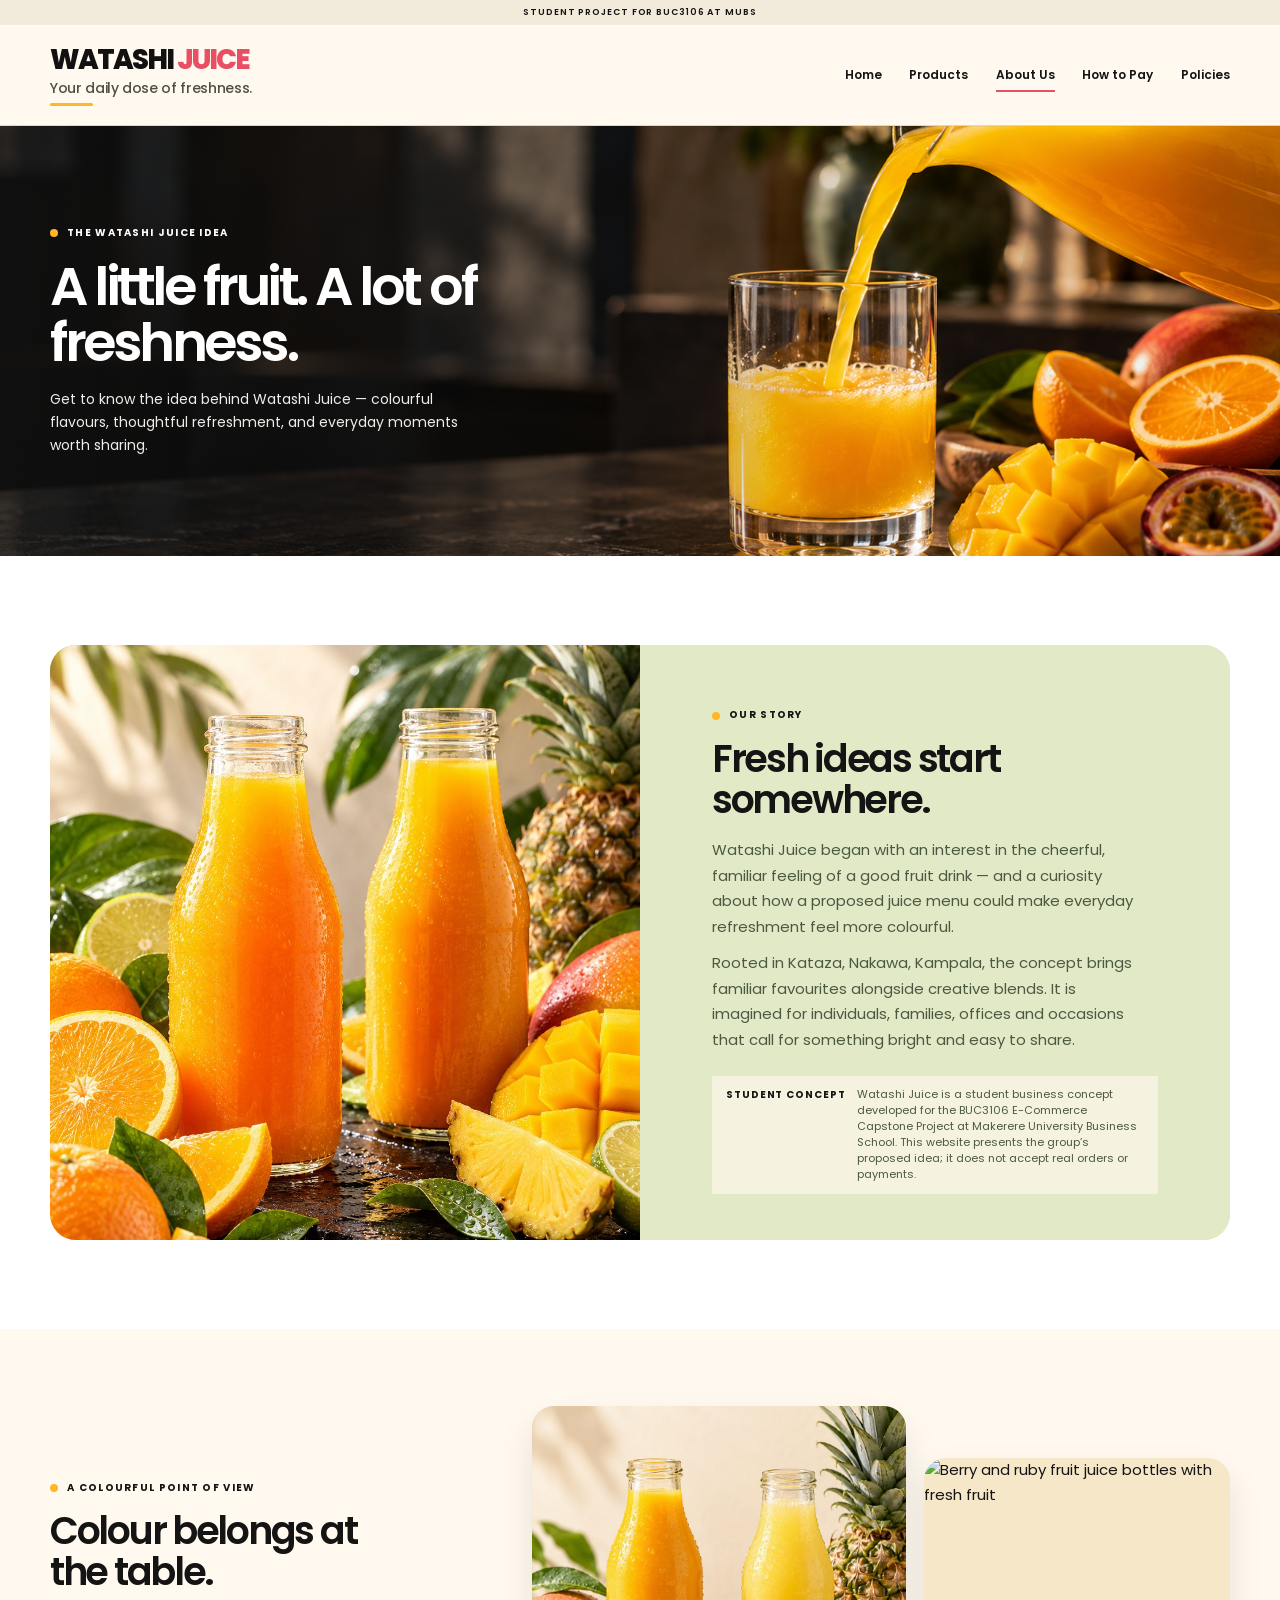
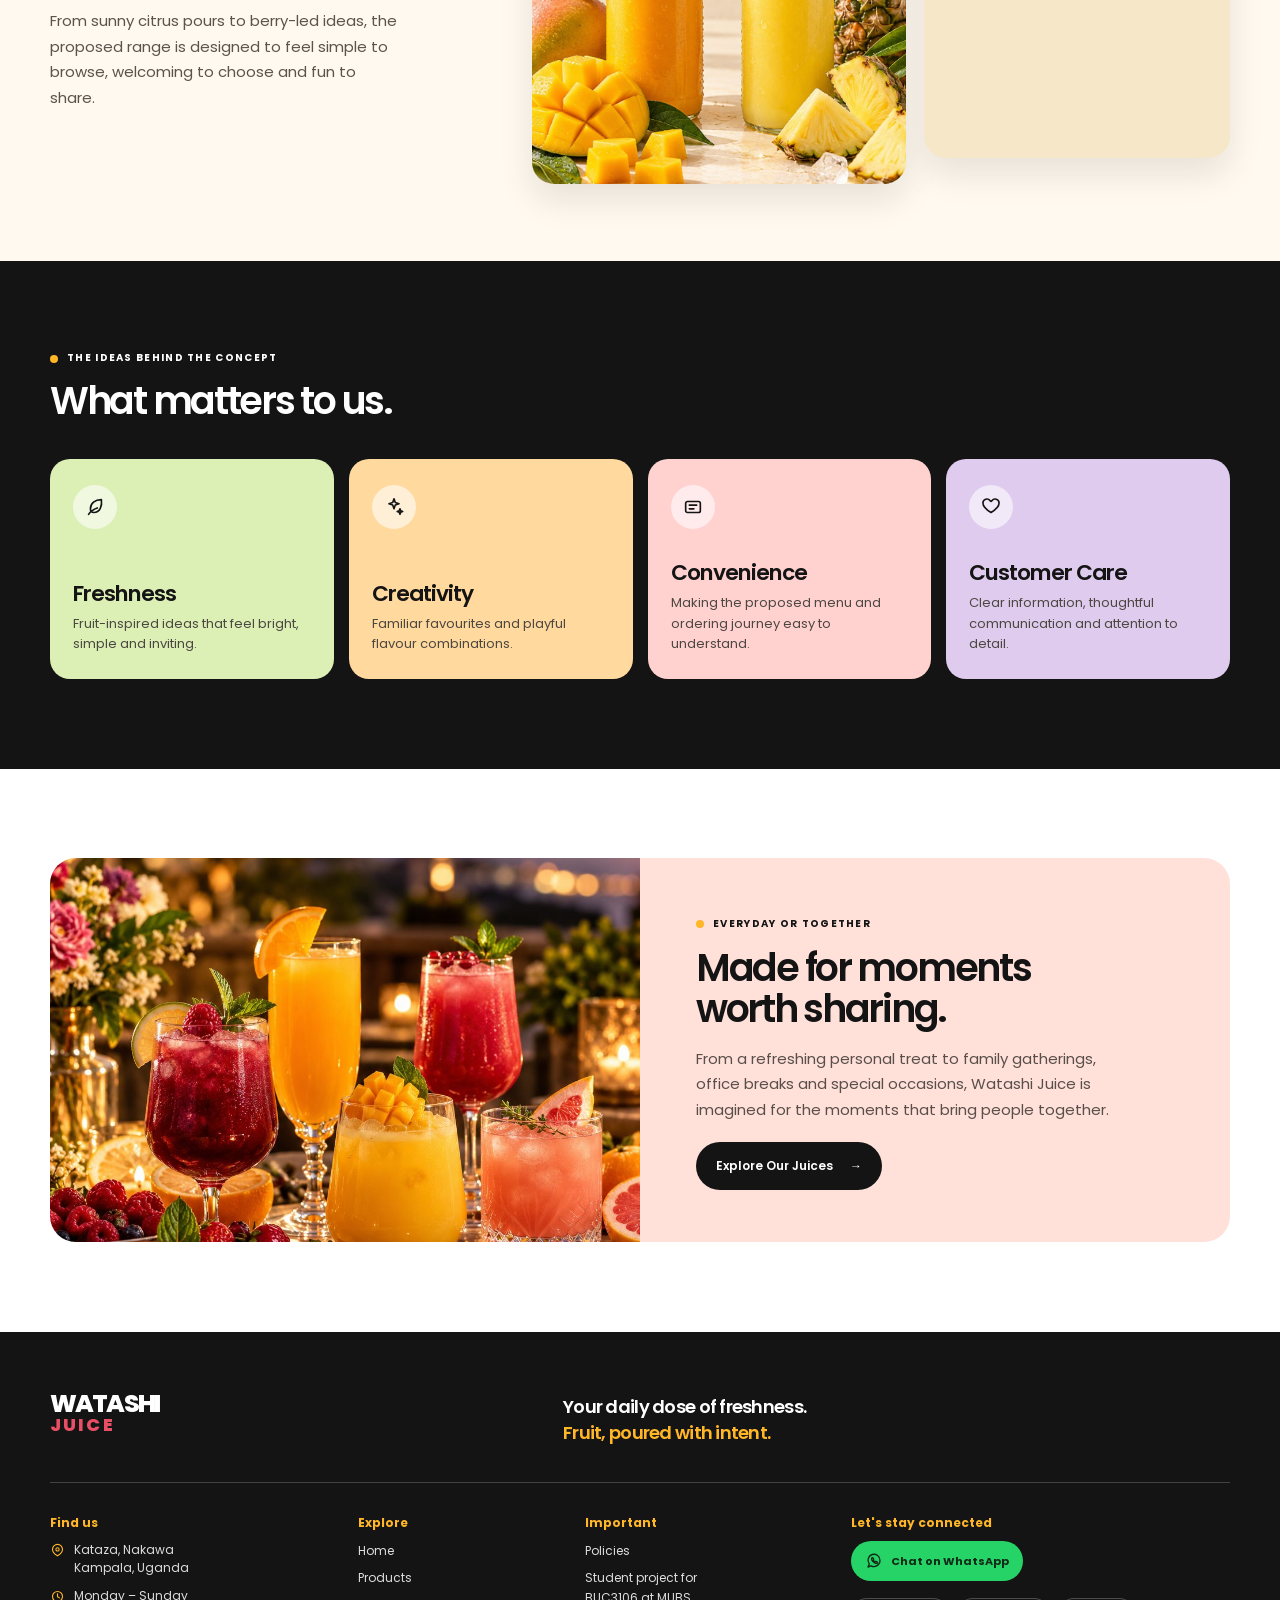
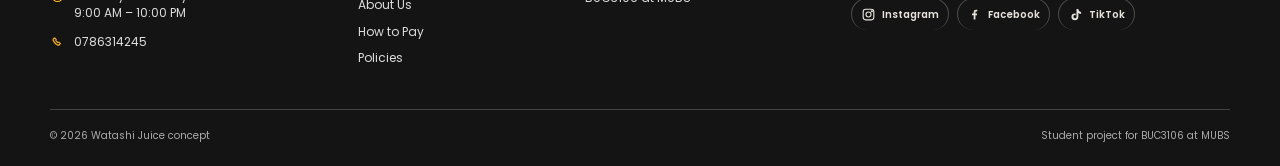
==== commit 1e6a5a96: "Add files via upload" ====
--- a/about.html
+++ b/about.html
@@ -71,6 +71,6 @@
       </div>
     </section>
   </main>
-  <footer class="site-footer unified-footer"><div class="shell"><div class="footer-top"><a class="wordmark text-only-wordmark footer-logo" href="index.html" aria-label="Watashi Juice home">WATASHI<br><em>JUICE</em></a><p>Your daily dose of freshness.<br><span>Fruit, poured with intent.</span></p><a class="footer-contact" href="tel:0786314245">0786314245 <span>&nearr;</span></a></div><div class="footer-grid"><div><h3>Find us</h3><p>Kataza, Nakawa<br>Kampala, Uganda</p><p>9:00 AM &ndash; 10:00 PM</p></div><div><h3>Explore</h3><a href="products.html">Our juices</a><a href="about.html">About Watashi</a><a href="pay.html">How to pay</a></div><div><h3>Important</h3><a href="policies.html">Policies</a><p>Student project for<br>BUC3106 at MUBS</p></div><div class="footer-connect"><h3>Let's stay connected</h3><a class="whatsapp-button" href="https://wa.me/256786314245" target="_blank" rel="noopener" aria-label="Chat with Watashi Juice on WhatsApp"><svg viewBox="0 0 24 24" aria-hidden="true"><path d="M20 11.4a8 8 0 0 1-11.8 7L4 20l1.7-4.1A8 8 0 1 1 20 11.4Z"/><path d="M9.1 8.1c.2-.5.5-.5.8-.5h.4c.2 0 .4.1.5.4l.7 1.6c.1.3.1.5-.1.7l-.5.6c.5 1 1.3 1.8 2.3 2.3l.6-.5c.2-.2.4-.2.7-.1l1.6.7c.3.1.4.3.4.5v.4c0 .3 0 .6-.5.8-.5.2-1.1.3-2 .1-1-.3-2.1-1-3.1-2s-1.7-2.1-2-3.1c-.2-.9-.1-1.5.1-2Z"/></svg> Chat on WhatsApp</a><span class="footer-phone">0786314245</span><div class="social-placeholders" aria-label="Social media accounts pending confirmation"><span class="social-link" role="link" aria-disabled="true" tabindex="0" title="Official account pending confirmation"><svg viewBox="0 0 24 24" aria-hidden="true"><rect x="3.5" y="3.5" width="17" height="17" rx="4"/><circle cx="12" cy="12" r="4"/><circle cx="17.5" cy="6.8" r=".8" fill="currentColor" stroke="none"/></svg>Instagram</span><span class="social-link" role="link" aria-disabled="true" tabindex="0" title="Official account pending confirmation"><svg viewBox="0 0 24 24" aria-hidden="true"><path d="M13.5 20v-7h2.4l.4-2.8h-2.8V8.4c0-.8.2-1.4 1.4-1.4h1.5V4.5c-.3 0-1.1-.1-2.1-.1-2.1 0-3.6 1.3-3.6 3.7v2.1H8v2.8h2.7v7h2.8Z"/></svg>Facebook</span><span class="social-link" role="link" aria-disabled="true" tabindex="0" title="Official account pending confirmation"><svg viewBox="0 0 24 24" aria-hidden="true"><path d="M14.8 4.5v10.1a3.5 3.5 0 1 1-2.7-3.4V8.3c2 .7 3.5 2 4.7 3.6V8.5c-1-.4-1.7-1.3-1.7-2.5v-1.5h-.3Z"/></svg>TikTok</span></div></div></div><div class="footer-bottom"><span>&copy; <span data-year></span> Watashi Juice concept</span><span>Student project for BUC3106 at MUBS</span></div></div></footer>
+  <footer class="site-footer unified-footer"><div class="shell"><div class="footer-top"><a class="wordmark text-only-wordmark footer-logo" href="index.html" aria-label="Watashi Juice home">WATASHI<br><em>JUICE</em></a><p>Your daily dose of freshness.<br><span>Fruit, poured with intent.</span></p></div><div class="footer-grid"><div><h3>Find us</h3><p>Kataza, Nakawa<br>Kampala, Uganda</p><p>9:00 AM &ndash; 10:00 PM</p></div><div><h3>Explore</h3><a href="products.html">Our juices</a><a href="about.html">About Watashi</a><a href="pay.html">How to pay</a></div><div><h3>Important</h3><a href="policies.html">Policies</a><p>Student project for<br>BUC3106 at MUBS</p></div><div class="footer-connect"><h3>Let's stay connected</h3><a class="whatsapp-button" href="https://wa.me/256786314245" target="_blank" rel="noopener" aria-label="Chat with Watashi Juice on WhatsApp"><svg viewBox="0 0 24 24" aria-hidden="true"><path d="M20 11.4a8 8 0 0 1-11.8 7L4 20l1.7-4.1A8 8 0 1 1 20 11.4Z"/><path d="M9.1 8.1c.2-.5.5-.5.8-.5h.4c.2 0 .4.1.5.4l.7 1.6c.1.3.1.5-.1.7l-.5.6c.5 1 1.3 1.8 2.3 2.3l.6-.5c.2-.2.4-.2.7-.1l1.6.7c.3.1.4.3.4.5v.4c0 .3 0 .6-.5.8-.5.2-1.1.3-2 .1-1-.3-2.1-1-3.1-2s-1.7-2.1-2-3.1c-.2-.9-.1-1.5.1-2Z"/></svg> Chat on WhatsApp</a><span class="footer-phone">0786314245</span><div class="social-placeholders" aria-label="Social media accounts pending confirmation"><span class="social-link" role="link" aria-disabled="true" tabindex="0" title="Official account pending confirmation"><svg viewBox="0 0 24 24" aria-hidden="true"><rect x="3.5" y="3.5" width="17" height="17" rx="4"/><circle cx="12" cy="12" r="4"/><circle cx="17.5" cy="6.8" r=".8" fill="currentColor" stroke="none"/></svg>Instagram</span><span class="social-link" role="link" aria-disabled="true" tabindex="0" title="Official account pending confirmation"><svg viewBox="0 0 24 24" aria-hidden="true"><path d="M13.5 20v-7h2.4l.4-2.8h-2.8V8.4c0-.8.2-1.4 1.4-1.4h1.5V4.5c-.3 0-1.1-.1-2.1-.1-2.1 0-3.6 1.3-3.6 3.7v2.1H8v2.8h2.7v7h2.8Z"/></svg>Facebook</span><span class="social-link" role="link" aria-disabled="true" tabindex="0" title="Official account pending confirmation"><svg viewBox="0 0 24 24" aria-hidden="true"><path d="M14.8 4.5v10.1a3.5 3.5 0 1 1-2.7-3.4V8.3c2 .7 3.5 2 4.7 3.6V8.5c-1-.4-1.7-1.3-1.7-2.5v-1.5h-.3Z"/></svg>TikTok</span></div></div></div><div class="footer-bottom"><span>&copy; <span data-year></span> Watashi Juice concept</span><span>Student project for BUC3106 at MUBS</span></div></div></footer>
 </body>
 </html>
--- a/style.css
+++ b/style.css
@@ -72,7 +72,7 @@
 .occasions-section { background:#fff; }.occasion-grid { display:grid; grid-template-columns:repeat(3,1fr); gap:19px; margin-top:50px; }.occasion-card { min-height:260px; padding:24px; display:flex; justify-content:space-between; position:relative; overflow:hidden; transition:transform .25s; }.occasion-card:hover { transform:translateY(-6px); }.occasion-card .number { font-size:11px; font-weight:600; }.occasion-card div { align-self:end; position:relative; z-index:2; }.occasion-card p { font-size:11px; margin:0 0 4px; text-transform:uppercase; letter-spacing:.12em; }.occasion-card h3 { margin:0; font-size:38px; }.occasion-icon { font-size:90px; line-height:1; position:absolute; right:20px; bottom:12px; opacity:.9; }.occasion-you { background:#ffe0a0; }.occasion-office { background:#add99b; }.occasion-event { background:#fca4b2; }
 .steps-section { background:var(--cream); }.steps-grid { display:grid; grid-template-columns:repeat(3,1fr); }.steps-grid article { padding:27px 30px 25px; min-height:260px; border-left:1px solid var(--line); }.steps-grid article:last-child { border-right:1px solid var(--line); }.step-count { color:var(--berry); font-size:11px; font-weight:700; }.step-icon { width:44px; height:44px; display:grid; place-items:center; border-radius:50%; margin:38px 0 22px; font-size:22px; }.icon-fruit { background:var(--mango); }.icon-message { background:var(--lime); }.icon-sun { background:var(--orange); }.steps-grid h3 { font-size:18px; margin:0 0 8px; }.steps-grid p { margin:0; color:var(--muted); font-size:12px; max-width:265px; }
 .cta-section { padding-top:0; }.cta-box { min-height:286px; background:var(--berry); color:#fff; padding:46px 63px; display:flex; align-items:center; justify-content:space-between; overflow:hidden; position:relative; }.cta-box h2 { margin:0; color:#fff; }.cta-box h2 i { color:var(--mango); }.cta-box .button { position:relative; z-index:3; }.cta-citrus { position:absolute; width:270px; height:270px; background:var(--mango); border-radius:50%; right:16%; bottom:-145px; border:20px solid #f89532; }.cta-citrus::after { content:""; position:absolute; inset:42px; background:repeating-conic-gradient(#fff8de 0 24deg,#ffba2f 24deg 29deg); border-radius:50%; }.cta-berry { position:absolute; height:130px; width:130px; background:#b2294e; border-radius:50%; right:-34px; top:-28px; }
-.site-footer { background:var(--ink); color:#fff; padding:70px 0 21px; }.footer-top { display:grid; grid-template-columns:1fr 1.3fr 1fr; align-items:start; border-bottom:1px solid rgba(255,255,255,.2); padding-bottom:46px; }.footer-logo { font-size:25px; color:#fff; }.footer-logo .wordmark-mark { color:var(--ink); width:31px; height:31px; font-size:13px; }.footer-top>p { margin:0; font-size:20px; line-height:1.45; font-weight:600; letter-spacing:-.04em; }.footer-top>p span { color:var(--mango); }.footer-contact { justify-self:end; font-size:24px; font-weight:600; letter-spacing:-.05em; }.footer-contact span { color:var(--mango); }.footer-grid { display:grid; grid-template-columns:1.25fr 1fr 1fr .6fr; gap:25px; padding:41px 0; }.footer-grid h3 { margin:0 0 12px; font-size:12px; color:var(--mango); letter-spacing:0; }.footer-grid p,.footer-grid a { color:#ddd; font-size:12px; margin:0 0 7px; display:block; }.footer-grid a:hover { color:var(--mango); }.footer-orb { width:85px; height:85px; border-radius:50%; background:var(--mango); color:var(--ink); justify-self:end; position:relative; display:grid; place-items:center; font-size:33px; font-weight:800; letter-spacing:-.12em; }.footer-orb small { position:absolute; font-size:7px; line-height:1; letter-spacing:.05em; right:-13px; bottom:6px; }.footer-bottom { border-top:1px solid rgba(255,255,255,.2); padding-top:18px; display:flex; justify-content:space-between; color:#aaa; font-size:10px; }
+.site-footer { background:var(--ink); color:#fff; padding:70px 0 21px; }.footer-top { display:grid; grid-template-columns:1fr 1.3fr; align-items:start; border-bottom:1px solid rgba(255,255,255,.2); padding-bottom:46px; }.footer-logo { font-size:25px; color:#fff; }.footer-logo .wordmark-mark { color:var(--ink); width:31px; height:31px; font-size:13px; }.footer-top>p { margin:0; font-size:20px; line-height:1.45; font-weight:600; letter-spacing:-.04em; }.footer-top>p span { color:var(--mango); }.footer-grid { display:grid; grid-template-columns:1.25fr 1fr 1fr .6fr; gap:25px; padding:41px 0; }.footer-grid h3 { margin:0 0 12px; font-size:12px; color:var(--mango); letter-spacing:0; }.footer-grid p,.footer-grid a { color:#ddd; font-size:12px; margin:0 0 7px; display:block; }.footer-grid a:hover { color:var(--mango); }.footer-orb { width:85px; height:85px; border-radius:50%; background:var(--mango); color:var(--ink); justify-self:end; position:relative; display:grid; place-items:center; font-size:33px; font-weight:800; letter-spacing:-.12em; }.footer-orb small { position:absolute; font-size:7px; line-height:1; letter-spacing:.05em; right:-13px; bottom:6px; }.footer-bottom { border-top:1px solid rgba(255,255,255,.2); padding-top:18px; display:flex; justify-content:space-between; color:#aaa; font-size:10px; }
 /* Product catalogue */
 .page-hero { overflow:hidden; }.page-hero-grid { min-height:450px; display:grid; grid-template-columns:1fr 1fr; align-items:center; gap:40px; }.page-hero-grid h1 { margin-bottom:15px; }.page-hero-grid > div > p:not(.eyebrow) { max-width:465px; color:var(--muted); }.hero-tags { display:flex; gap:8px; flex-wrap:wrap; margin-top:23px; }.hero-tags span { border:1px solid var(--ink); border-radius:999px; padding:6px 11px; font-size:10px; font-weight:600; }.page-hero-art { min-height:450px; position:relative; background:#ffcb5b; overflow:hidden; }.product-hero-art::before { content:""; position:absolute; width:390px; height:390px; border:1px solid rgba(20,20,20,.13); border-radius:50%; left:15%; top:28px; }.product-sun { position:absolute; width:210px; height:210px; background:#ee8976; border-radius:50%; right:-48px; top:30px; }.catalogue-back { background:#6d3d95; height:250px; left:26%; bottom:45px; transform:rotate(-13deg); }.catalogue-front { background:var(--orange); left:48%; bottom:32px; transform:rotate(7deg); }.catalogue-front,.catalogue-back { width:112px; }.catalogue-front::before,.catalogue-back::before { width:76px; left:18px; }.catalogue-front .bottle-cap,.catalogue-back .bottle-cap { width:61px; left:25px; }.catalogue-front .bottle-label,.catalogue-back .bottle-label { left:11px; top:74px; width:90px; height:103px; padding-top:16px; font-size:27px; }.catalogue-citrus { left:8%; bottom:24px; transform:scale(.75); }.catalogue-berry { right:10%; bottom:13%; width:75px; height:75px; }.product-section { background:#fff; }.catalogue-note { display:flex; align-items:center; gap:14px; background:#fff1ce; padding:16px 19px; margin-bottom:37px; }.catalogue-note p { margin:0; font-size:11px; }.note-star { background:var(--mango); display:grid; place-items:center; border-radius:50%; flex:none; width:35px; height:35px; font-size:17px; }.product-grid { display:grid; grid-template-columns:repeat(4,1fr); gap:20px; }.product-card { background:#fff; border:1px solid var(--line); min-width:0; transition:box-shadow .25s,transform .25s; }.product-card:hover { transform:translateY(-5px); box-shadow:var(--shadow); }.product-media { height:248px; position:relative; overflow:hidden; display:grid; place-items:center; }.product-number { position:absolute; top:14px; left:16px; font-size:10px; font-weight:600; z-index:4; }.product-bottle { width:87px; height:184px; position:relative; z-index:2; border-radius:19px 19px 21px 21px; box-shadow:inset -7px 0 9px rgba(0,0,0,.11), 9px 10px 11px rgba(20,20,20,.14); transform:rotate(7deg); text-align:center; }.product-bottle::before { content:""; position:absolute; left:16px; top:-29px; width:56px; height:34px; background:inherit; border-radius:9px 9px 2px 2px; }.product-bottle::after { content:""; position:absolute; left:21px; top:-37px; width:47px; height:10px; background:var(--ink); border-radius:3px; }.product-bottle b { display:block; background:var(--cream); color:var(--ink); margin:57px 9px 0; padding:11px 0 1px; font-size:25px; line-height:1; letter-spacing:-.12em; }.product-bottle small { display:block; background:var(--cream); color:var(--ink); margin:0 9px; padding:0 2px 8px; font-size:7px; font-weight:700; line-height:1.1; text-transform:uppercase; }.media-fruit { position:absolute; z-index:1; }.media-mango { background:#ffe1a0; }.media-mango .product-bottle { background:var(--orange); }.fruit-mango-small { width:97px; height:63px; background:#f5b400; border-radius:65% 35% 61% 39%; right:-11px; bottom:26px; transform:rotate(-30deg); }.media-pineapple { background:#e2f0b6; }.media-pineapple .product-bottle { background:#f4bb27; }.pineapple-shape { width:73px; height:95px; background:#f5bc28; border-radius:44% 44% 52% 52%; left:12px; bottom:21px; }.pineapple-shape::after { content:""; position:absolute; width:55px; height:46px; top:-25px; left:10px; background:repeating-conic-gradient(from 50deg,transparent 0 25deg,#629647 25deg 33deg); clip-path:polygon(50% 0,62% 45%,90% 12%,72% 54%,100% 62%,61% 65%,67% 100%,45% 70%,20% 100%,34% 65%,0 61%,27% 52%,7% 15%,40% 43%); }.media-passion { background:#d7bbe3; }.media-passion .product-bottle { background:#6d3d95; }.passion-shape { width:85px; height:85px; border-radius:50%; background:#5c2f82; border:7px solid #6c3d94; right:7px; bottom:18px; }.passion-shape::after { content:""; position:absolute; inset:14px; border-radius:50%; background:radial-gradient(circle,#43235f 0 3px,transparent 4px) 0 0/15px 15px,#f1bf30; }.media-watermelon { background:#f8b7bd; }.media-watermelon .product-bottle { background:#db5461; }.watermelon-shape { width:117px; height:58px; border-radius:0 0 117px 117px; background:#e84f60; border-bottom:10px solid #79b848; right:-20px; bottom:25px; transform:rotate(-15deg); }.watermelon-shape::after { content:"•  •  •"; letter-spacing:7px; color:#481a24; position:absolute; top:4px; left:22px; font-size:13px; }.media-orange { background:#ffd891; }.media-orange .product-bottle { background:#ff8838; }.orange-shape { width:103px; height:103px; border-radius:50%; background:repeating-conic-gradient(#ffda70 0 24deg,#ffae29 24deg 28deg); border:9px solid #f28726; left:-21px; bottom:21px; }.media-tropical { background:#c7e4b8; }.media-tropical .product-bottle { background:var(--lime); }.tropical-shape { width:80px; height:80px; background:#fabe24; border-radius:50%; right:13px; bottom:23px; }.tropical-shape::before { content:""; width:39px; height:17px; background:#65a248; border-radius:100% 0 100% 0; position:absolute; top:-6px; right:-5px; }.media-berry { background:#f1b9c4; }.media-berry .product-bottle { background:#b83b59; }.berry-shape { width:83px; height:83px; border-radius:50%; background:#a32e51; box-shadow:inset -12px -9px #81223f; left:0; bottom:16px; }.media-ruby { background:#dcb5a0; }.media-ruby .product-bottle { background:#9e3344; }.ruby-shape { width:92px; height:92px; border-radius:35% 65% 55% 45%; background:#b63f53; right:8px; bottom:19px; transform:rotate(-17deg); }.product-details { padding:18px 17px 15px; min-height:180px; display:flex; flex-direction:column; justify-content:space-between; }.product-details h2 { font-size:19px; margin-bottom:7px; letter-spacing:-.04em; }.product-details p { font-size:11px; color:var(--muted); line-height:1.55; margin:0; }.product-action { display:flex; align-items:end; justify-content:space-between; margin-top:18px; }.product-action strong { font-size:15px; letter-spacing:-.04em; line-height:1.1; }.product-action strong small { display:block; color:var(--berry); font-size:8px; letter-spacing:.08em; }.round-arrow { display:grid; place-items:center; width:34px; height:34px; background:var(--ink); color:#fff; border-radius:50%; transition:transform .2s; }.round-arrow:hover { transform:rotate(45deg); }.bulk-section { background:var(--cream); }.bulk-grid { display:grid; grid-template-columns:1fr 1fr; align-items:center; min-height:410px; gap:50px; }.bulk-grid h2 { margin-bottom:18px; }.bulk-grid>div>p:not(.eyebrow) { color:var(--muted); max-width:430px; }.bulk-visual { height:360px; background:var(--lime); position:relative; overflow:hidden; }.crate { position:absolute; bottom:43px; right:13%; width:305px; height:158px; background:#a45c31; border:11px solid #7d401e; box-shadow:inset 0 28px rgba(255,255,255,.12); display:flex; align-items:end; justify-content:space-around; padding:0 24px; }.crate::before,.crate::after { content:""; position:absolute; background:#7d401e; width:100%; height:11px; left:0; }.crate::before { top:42px; }.crate::after { top:91px; }.crate i { position:relative; z-index:1; width:49px; height:132px; background:var(--orange); border-radius:12px 12px 6px 6px; }.crate i::before { content:""; position:absolute; width:27px; height:21px; background:inherit; left:11px; top:-18px; }.crate i:nth-child(2) { background:#b3385a; height:149px; }.crate i:nth-child(3) { background:#6d3d95; height:139px; }.crate i:nth-child(4) { background:var(--mango); height:154px; }.bulk-bulkberry { position:absolute; width:107px; height:107px; background:#b13655; border-radius:50%; right:13px; top:21px; }.bulk-leaf { position:absolute; width:108px; height:42px; background:#4d8f40; border-radius:100% 0 100% 0; left:15px; top:20px; transform:rotate(-15deg); }.enquiry-section { background:#fff; padding-top:76px; }.enquiry-box { background:#f8d67b; padding:36px 47px; display:grid; grid-template-columns:72px 1fr auto; gap:25px; align-items:center; }.enquiry-icon { display:grid; place-items:center; background:var(--orange); border-radius:50%; width:68px; height:68px; font-size:29px; }.enquiry-box .eyebrow { margin-bottom:9px; }.enquiry-box h2 { font-size:27px; margin-bottom:8px; }.enquiry-box p:not(.eyebrow) { font-size:11px; max-width:570px; margin:0; }
 /* About */
@@ -82,7 +82,7 @@
 /* Policies */
 .policies-hero { background:#f8d77d; min-height:415px; position:relative; overflow:hidden; padding:75px 0; }.policies-hero h1 { margin:0 0 15px; }.policies-hero>div>p:not(.eyebrow) { max-width:440px; color:#554e42; }.policy-hero-fruit span { width:235px; height:235px; background:var(--orange); border-radius:50%; position:absolute; right:16%; bottom:-65px; }.policy-hero-fruit span::after { content:""; width:137px; height:57px; position:absolute; top:-24px; right:-23px; background:var(--lime); border-radius:100% 0 100% 0; transform:rotate(25deg); }.policy-hero-fruit i { width:117px; height:117px; background:#b03555; border-radius:50%; position:absolute; right:6%; top:79px; }.policy-hero-fruit b { position:absolute; right:30%; top:84px; font-size:35px; }.policy-content { background:#fff; }.policy-layout { display:grid; grid-template-columns:250px 1fr; gap:75px; }.policy-aside { align-self:start; position:sticky; top:25px; padding-top:10px; }.policy-aside p { font-size:9px; letter-spacing:.13em; font-weight:700; color:var(--muted); margin-bottom:14px; }.policy-aside a { display:block; padding:10px 0; border-top:1px solid var(--line); font-size:12px; font-weight:600; }.policy-aside a:hover { color:var(--berry); }.policy-list article { display:grid; grid-template-columns:75px 1fr; gap:20px; padding:13px 0 40px; margin-bottom:30px; border-bottom:1px solid var(--line); scroll-margin-top:20px; }.policy-list article:last-child { margin-bottom:0; }.policy-number { font-size:12px; color:var(--berry); font-weight:700; }.policy-list h2 { font-size:31px; margin:0 0 16px; }.policy-list p { color:var(--muted); font-size:13px; max-width:690px; }.policy-note-section { padding-top:0; }.policy-note { display:flex; gap:29px; align-items:center; padding:31px 45px; background:#c8e4ae; }.policy-note>span { width:56px; height:56px; background:var(--lime); display:grid; place-items:center; border-radius:50%; font-size:23px; flex:none; }.policy-note h2 { font-size:24px; margin:0 0 5px; }.policy-note p { margin:0; font-size:12px; }.policy-note a { font-weight:700; text-decoration:underline; }
 @media (max-width: 900px) { .primary-nav { gap:15px; font-size:11px; }.nav-cta { padding:9px 13px; }.hero-art { min-width:490px; }.product-grid { grid-template-columns:repeat(3,1fr); }.why-grid { gap:42px; }.footer-grid { grid-template-columns:1fr 1fr 1fr .6fr; }.payment-hero-art { width:43%; }.payment-card { left:23%; }.intro-layout { gap:50px; }.policy-layout { gap:38px; } }
-@media (max-width: 720px) { body { font-size:14px; }.shell { width:min(100% - 32px, 590px); }.section { padding:73px 0; }.project-notice { font-size:9px; padding:6px 12px; }.nav-wrap { min-height:68px; }.menu-button { display:block; z-index:13; }.primary-nav { display:none; position:absolute; z-index:12; left:0; right:0; top:68px; padding:26px max(16px, calc((100% - 590px)/2)); background:var(--cream); border-bottom:1px solid var(--line); box-shadow:0 10px 15px rgba(0,0,0,.07); flex-direction:column; align-items:flex-start; gap:18px; }.primary-nav.is-open { display:flex; }.primary-nav > a:not(.nav-cta)::after { bottom:-3px; }.nav-cta { margin-top:2px; }.menu-button[aria-expanded="true"] span:nth-child(1) { transform:translateY(7px) rotate(45deg); }.menu-button[aria-expanded="true"] span:nth-child(2) { opacity:0; }.menu-button[aria-expanded="true"] span:nth-child(3) { transform:translateY(-7px) rotate(-45deg); }.hero-grid { display:block; min-height:unset; }.hero-copy { padding:65px 0 41px; }.hero-lede { font-size:13px; }.hero-art { height:405px; min-width:0; margin:0 -16px; clip-path:none; }.hero-art::before { width:350px; height:350px; left:20%; top:24px; }.juice-bottle { transform:scale(.77); transform-origin:bottom; bottom:23px; }.bottle-back { left:27%; bottom:38px; transform:scale(.77) rotate(-13deg); }.bottle-front { left:47%; bottom:20px; transform:scale(.77) rotate(8deg); }.fruit-one { left:11%; top:10%; }.berry-one { right:13%; bottom:12%; }.citrus-one { right:4%; bottom:1%; transform:scale(.7); }.art-stamp { right:5%; bottom:47%; }.split-heading { display:block; }.split-heading .arrow-link { margin-top:19px; }.side-intro { margin-top:18px; }.featured-grid,.occasion-grid { grid-template-columns:1fr; }.flavour-tile { min-height:320px; }.mini-bottle { top:61px; }.why-grid,.bulk-grid,.people-grid,.about-hero-layout,.page-hero-grid { grid-template-columns:1fr; }.why-grid { gap:42px; }.why-art { min-height:370px; }.orange-glass { transform:scale(.8); transform-origin:bottom; left:30%; }.orange-half { transform:scale(.75); transform-origin:bottom left; }.occasion-grid { margin-top:34px; }.occasion-card { min-height:193px; }.occasion-card h3 { font-size:33px; }.steps-grid,.values-grid,.order-steps,.reassurance-grid { grid-template-columns:1fr; }.steps-grid article,.values-grid article,.order-steps article { border-right:1px solid var(--line); border-bottom:1px solid var(--line); min-height:0; }.steps-grid article:first-child,.values-grid article:first-child,.order-steps article:first-child { border-top:1px solid var(--line); }.steps-grid article { padding:22px; }.step-icon { margin:20px 0 15px; }.cta-box { padding:35px 28px; display:block; min-height:300px; }.cta-box .button { margin-top:27px; }.cta-citrus { right:-25px; bottom:-145px; }.cta-berry { right:18px; top:-37px; transform:scale(.7); }.footer-top { grid-template-columns:1fr; gap:27px; }.footer-contact { justify-self:start; }.footer-grid { grid-template-columns:1fr 1fr; row-gap:35px; }.footer-orb { justify-self:start; }.footer-bottom { display:block; }.footer-bottom span { display:block; margin-bottom:4px; }.page-hero-grid { gap:0; }.page-hero-grid>div:first-child { padding:59px 0 38px; }.page-hero-art { min-height:330px; margin:0 -16px; }.product-grid { grid-template-columns:repeat(2,1fr); gap:12px; }.product-media { height:202px; }.product-bottle { transform:scale(.83) rotate(7deg); }.product-details { padding:14px 13px 12px; min-height:173px; }.product-details h2 { font-size:16px; }.product-details p { font-size:10px; }.bulk-grid { gap:29px; }.bulk-visual { height:290px; }.crate { transform:scale(.76); transform-origin:bottom right; right:2%; }.enquiry-box { display:block; padding:29px; }.enquiry-icon { margin-bottom:17px; }.enquiry-box .button { margin-top:20px; }.about-title { padding:60px 0 33px; }.about-art { min-height:356px; margin:0 -16px; }.about-glass { transform:scale(.75); transform-origin:center; left:37%; top:47px; }.about-bowl { transform:scale(.73); transform-origin:bottom left; }.about-sun { transform:scale(.72); transform-origin:top left; }.about-art p { top:13%; }.intro-layout { grid-template-columns:1fr; gap:36px; }.location-stamp { width:183px; height:183px; }.location-stamp b { font-size:19px; }.intro-layout .large-copy { font-size:14px; }.values-grid article { min-height:0; padding:22px; }.value-symbol { margin:17px 0; }.people-grid { gap:38px; }.people-art { min-height:304px; }.figure { transform:scale(.75); transform-origin:bottom; }.f-one { left:0; }.f-two { left:21%; }.f-three { left:46%; }.f-four { left:70%; }.payment-hero { padding:61px 0 297px; min-height:0; }.payment-hero-art { top:auto; bottom:0; width:100%; height:257px; clip-path:none; }.payment-card { transform:scale(.68) rotate(10deg); transform-origin:left top; left:32%; top:13px; }.coin-one { top:13px; right:12%; }.coin-two { bottom:16px; left:15%; }.order-steps { margin-top:33px; }.order-steps article { padding:19px 23px; }.order-steps h3 { margin:13px 0 7px; }.whatsapp-demo { grid-template-columns:1fr; padding:27px; margin-top:38px; }.sample-chip { position:absolute; right:27px; transform:rotate(-10deg); }.method-grid { grid-template-columns:1fr; }.method-card { min-height:0; }.reassurance-grid { gap:38px; }.policies-hero { min-height:361px; padding:61px 0; }.policy-hero-fruit span { width:165px; height:165px; right:-12px; bottom:-48px; }.policy-hero-fruit i { width:79px; height:79px; right:23%; top:57px; }.policy-hero-fruit b { right:49%; top:75px; }.policy-layout { grid-template-columns:1fr; gap:26px; }.policy-aside { position:static; display:grid; grid-template-columns:repeat(2,1fr); gap:0 16px; }.policy-aside p { grid-column:1/-1; }.policy-list article { grid-template-columns:1fr; gap:7px; padding-bottom:27px; margin-bottom:24px; }.policy-list h2 { font-size:27px; }.policy-note { display:block; padding:28px; }.policy-note>span { margin-bottom:17px; } }
+@media (max-width: 720px) { body { font-size:14px; }.shell { width:min(100% - 32px, 590px); }.section { padding:73px 0; }.project-notice { font-size:9px; padding:6px 12px; }.nav-wrap { min-height:68px; }.menu-button { display:block; z-index:13; }.primary-nav { display:none; position:absolute; z-index:12; left:0; right:0; top:68px; padding:26px max(16px, calc((100% - 590px)/2)); background:var(--cream); border-bottom:1px solid var(--line); box-shadow:0 10px 15px rgba(0,0,0,.07); flex-direction:column; align-items:flex-start; gap:18px; }.primary-nav.is-open { display:flex; }.primary-nav > a:not(.nav-cta)::after { bottom:-3px; }.nav-cta { margin-top:2px; }.menu-button[aria-expanded="true"] span:nth-child(1) { transform:translateY(7px) rotate(45deg); }.menu-button[aria-expanded="true"] span:nth-child(2) { opacity:0; }.menu-button[aria-expanded="true"] span:nth-child(3) { transform:translateY(-7px) rotate(-45deg); }.hero-grid { display:block; min-height:unset; }.hero-copy { padding:65px 0 41px; }.hero-lede { font-size:13px; }.hero-art { height:405px; min-width:0; margin:0 -16px; clip-path:none; }.hero-art::before { width:350px; height:350px; left:20%; top:24px; }.juice-bottle { transform:scale(.77); transform-origin:bottom; bottom:23px; }.bottle-back { left:27%; bottom:38px; transform:scale(.77) rotate(-13deg); }.bottle-front { left:47%; bottom:20px; transform:scale(.77) rotate(8deg); }.fruit-one { left:11%; top:10%; }.berry-one { right:13%; bottom:12%; }.citrus-one { right:4%; bottom:1%; transform:scale(.7); }.art-stamp { right:5%; bottom:47%; }.split-heading { display:block; }.split-heading .arrow-link { margin-top:19px; }.side-intro { margin-top:18px; }.featured-grid,.occasion-grid { grid-template-columns:1fr; }.flavour-tile { min-height:320px; }.mini-bottle { top:61px; }.why-grid,.bulk-grid,.people-grid,.about-hero-layout,.page-hero-grid { grid-template-columns:1fr; }.why-grid { gap:42px; }.why-art { min-height:370px; }.orange-glass { transform:scale(.8); transform-origin:bottom; left:30%; }.orange-half { transform:scale(.75); transform-origin:bottom left; }.occasion-grid { margin-top:34px; }.occasion-card { min-height:193px; }.occasion-card h3 { font-size:33px; }.steps-grid,.values-grid,.order-steps,.reassurance-grid { grid-template-columns:1fr; }.steps-grid article,.values-grid article,.order-steps article { border-right:1px solid var(--line); border-bottom:1px solid var(--line); min-height:0; }.steps-grid article:first-child,.values-grid article:first-child,.order-steps article:first-child { border-top:1px solid var(--line); }.steps-grid article { padding:22px; }.step-icon { margin:20px 0 15px; }.cta-box { padding:35px 28px; display:block; min-height:300px; }.cta-box .button { margin-top:27px; }.cta-citrus { right:-25px; bottom:-145px; }.cta-berry { right:18px; top:-37px; transform:scale(.7); }.footer-top { grid-template-columns:1fr; gap:27px; }.footer-grid { grid-template-columns:1fr 1fr; row-gap:35px; }.footer-orb { justify-self:start; }.footer-bottom { display:block; }.footer-bottom span { display:block; margin-bottom:4px; }.page-hero-grid { gap:0; }.page-hero-grid>div:first-child { padding:59px 0 38px; }.page-hero-art { min-height:330px; margin:0 -16px; }.product-grid { grid-template-columns:repeat(2,1fr); gap:12px; }.product-media { height:202px; }.product-bottle { transform:scale(.83) rotate(7deg); }.product-details { padding:14px 13px 12px; min-height:173px; }.product-details h2 { font-size:16px; }.product-details p { font-size:10px; }.bulk-grid { gap:29px; }.bulk-visual { height:290px; }.crate { transform:scale(.76); transform-origin:bottom right; right:2%; }.enquiry-box { display:block; padding:29px; }.enquiry-icon { margin-bottom:17px; }.enquiry-box .button { margin-top:20px; }.about-title { padding:60px 0 33px; }.about-art { min-height:356px; margin:0 -16px; }.about-glass { transform:scale(.75); transform-origin:center; left:37%; top:47px; }.about-bowl { transform:scale(.73); transform-origin:bottom left; }.about-sun { transform:scale(.72); transform-origin:top left; }.about-art p { top:13%; }.intro-layout { grid-template-columns:1fr; gap:36px; }.location-stamp { width:183px; height:183px; }.location-stamp b { font-size:19px; }.intro-layout .large-copy { font-size:14px; }.values-grid article { min-height:0; padding:22px; }.value-symbol { margin:17px 0; }.people-grid { gap:38px; }.people-art { min-height:304px; }.figure { transform:scale(.75); transform-origin:bottom; }.f-one { left:0; }.f-two { left:21%; }.f-three { left:46%; }.f-four { left:70%; }.payment-hero { padding:61px 0 297px; min-height:0; }.payment-hero-art { top:auto; bottom:0; width:100%; height:257px; clip-path:none; }.payment-card { transform:scale(.68) rotate(10deg); transform-origin:left top; left:32%; top:13px; }.coin-one { top:13px; right:12%; }.coin-two { bottom:16px; left:15%; }.order-steps { margin-top:33px; }.order-steps article { padding:19px 23px; }.order-steps h3 { margin:13px 0 7px; }.whatsapp-demo { grid-template-columns:1fr; padding:27px; margin-top:38px; }.sample-chip { position:absolute; right:27px; transform:rotate(-10deg); }.method-grid { grid-template-columns:1fr; }.method-card { min-height:0; }.reassurance-grid { gap:38px; }.policies-hero { min-height:361px; padding:61px 0; }.policy-hero-fruit span { width:165px; height:165px; right:-12px; bottom:-48px; }.policy-hero-fruit i { width:79px; height:79px; right:23%; top:57px; }.policy-hero-fruit b { right:49%; top:75px; }.policy-layout { grid-template-columns:1fr; gap:26px; }.policy-aside { position:static; display:grid; grid-template-columns:repeat(2,1fr); gap:0 16px; }.policy-aside p { grid-column:1/-1; }.policy-list article { grid-template-columns:1fr; gap:7px; padding-bottom:27px; margin-bottom:24px; }.policy-list h2 { font-size:27px; }.policy-note { display:block; padding:28px; }.policy-note>span { margin-bottom:17px; } }
 @media (max-width: 390px) { .product-grid { grid-template-columns:1fr; }.product-media { height:220px; }.hero-copy h1 { font-size:46px; }.hero-art { height:375px; }.footer-grid { grid-template-columns:1fr; }.sample-chip { display:none; } }
 @media (prefers-reduced-motion: reduce) { *,*::before,*::after { animation-duration:.01ms!important; animation-iteration-count:1!important; scroll-behavior:auto!important; transition-duration:.01ms!important; } }
 
@@ -101,9 +101,9 @@
 /* Product catalogue */
 .catalogue-hero { min-height:467px; position:relative; overflow:hidden; color:#fff; display:flex; align-items:center; isolation:isolate; }.catalogue-hero>img { position:absolute; inset:0; z-index:-2; width:100%; height:100%; object-fit:cover; object-position:center 57%; }.catalogue-hero::after { content:""; position:absolute; inset:0; z-index:-1; background:linear-gradient(90deg,rgba(20,20,20,.87),rgba(20,20,20,.55) 39%,rgba(20,20,20,.04)); }.catalogue-hero>div { padding:75px 0; }.catalogue-hero h1 { color:#fff; margin:0 0 16px; }.catalogue-hero h1 i { color:var(--mango); }.catalogue-hero .eyebrow { color:#fff; }.catalogue-hero>div>p:not(.eyebrow) { max-width:420px; font-size:14px; color:#f0ede9; }.modern-catalogue { background:#fff; }.catalogue-toolbar { display:flex; justify-content:space-between; align-items:end; margin-bottom:22px; }.catalogue-toolbar .eyebrow { margin:0; }.catalogue-toolbar>p:last-child { font-size:11px; color:var(--muted); margin:0; }.modern-product-grid { display:grid; grid-template-columns:repeat(4,1fr); gap:21px; }.modern-product-card { border:1px solid var(--line); background:var(--white); min-width:0; transition:transform .25s,box-shadow .25s; scroll-margin-top:20px; }.modern-product-card:hover { transform:translateY(-6px); box-shadow:var(--shadow); }.catalogue-shot { height:292px; overflow:hidden; background:#f0e9dd; margin:0; }.catalogue-shot img { width:100%; height:100%; object-fit:cover; transition:transform .5s; }.modern-product-card:hover .catalogue-shot img { transform:scale(1.04); }.shot-mango img { object-position:23% center; }.shot-pineapple img { object-position:87% center; }.shot-passion img { object-position:20% center; }.shot-watermelon img { object-position:82% center; }.shot-orange img { object-position:20% center; }.shot-tropical img { object-position:84% center; }.shot-berry img { object-position:22% center; }.shot-ruby img { object-position:81% center; }.product-copy { padding:19px 18px 17px; }.product-type { color:var(--berry); text-transform:uppercase; font-size:8px; letter-spacing:.14em; font-weight:700; }.product-copy h2 { font-size:21px; margin:7px 0 6px; }.product-copy>p { color:var(--muted); font-size:11px; line-height:1.55; margin:0; min-height:36px; }.size-row { display:flex; gap:6px; margin:17px 0; }.size-option { background:#fff; border:1px solid rgba(20,20,20,.24); padding:6px 8px; font-family:inherit; font-size:9px; font-weight:600; cursor:pointer; transition:background .18s,color .18s,border-color .18s; }.size-option:hover,.size-option.is-selected { background:var(--ink); color:#fff; border-color:var(--ink); }.card-bottom { display:flex; align-items:end; justify-content:space-between; padding-top:13px; border-top:1px solid var(--line); }.product-price { margin:0; display:grid; gap:0; }.product-price b { font-size:17px; letter-spacing:-.05em; line-height:1.05; }.product-price span { color:var(--muted); font-size:9px; }.modern-bulk { background:var(--ink); color:#fff; }.modern-bulk-grid { display:grid; grid-template-columns:1fr 1fr; align-items:center; min-height:414px; }.modern-bulk-grid>img { width:100%; height:414px; object-fit:cover; object-position:right center; }.modern-bulk-grid>div { padding:48px 14%; }.modern-bulk-grid h2 { color:#fff; margin:0 0 17px; }.modern-bulk-grid h2 i { color:var(--mango); }.modern-bulk-grid>div>p:not(.eyebrow) { font-size:12px; color:#d3d0ca; }.modern-bulk-grid .button { margin-top:12px; }
 /* Rebalance existing informational pages */
-.site-footer { padding-top:62px; }.footer-top { padding-bottom:36px; }.footer-grid { padding:34px 0; }.footer-top>p { font-size:18px; }.footer-contact { font-size:21px; }
+.site-footer { padding-top:62px; }.footer-top { padding-bottom:36px; }.footer-grid { padding:34px 0; }.footer-top>p { font-size:18px; }
 @media (max-width:900px) { .modern-product-grid { grid-template-columns:repeat(3,1fr); }.catalogue-shot { height:260px; }.brand-grid { gap:7%; }.supply-panel>div { padding:42px 10%; }.flavour-band-grid { gap:20px; } }
-@media (max-width:720px) { .photo-hero { min-height:575px; align-items:start; }.photo-hero-image { object-position:68% center; }.photo-hero::after { background:linear-gradient(90deg,rgba(255,249,239,.98),rgba(255,249,239,.83) 56%,rgba(255,249,239,.12)); }.photo-hero-content { padding:66px 0 100px; }.photo-hero-content>p:not(.eyebrow) { font-size:13px; }.hero-location { left:16px; bottom:18px; font-size:8px; }.editorial-heading,.occasion-intro,.refined-step-heading { display:block; }.editorial-heading>p { width:auto; margin-top:18px; }.editorial-product-grid { grid-template-columns:1fr; }.editorial-product,.feature-tall { min-height:385px; }.editorial-product:nth-child(2) { margin-top:0; }.editorial-product h3 { font-size:32px; }.brand-grid { grid-template-columns:1fr; gap:38px; }.brand-image-wrap { min-height:385px; }.brand-copy { padding:0; }.flavour-band-grid { min-height:660px; grid-template-columns:1fr; gap:0; padding:62px 0 0; }.flavour-stack { height:332px; margin-top:-5px; }.photo-one { width:143px; height:210px; left:1%; top:62px; }.photo-two { width:164px; height:245px; left:28%; top:36px; }.photo-three { width:132px; height:185px; right:0; top:89px; }.flavour-stack>span { font-size:46px; }.occasion-intro { margin-bottom:30px; }.occasion-editorial-grid { grid-template-columns:1fr; min-height:0; }.occasion-story { min-height:210px; }.supply-panel,.modern-bulk-grid { grid-template-columns:1fr; }.supply-panel>img { min-height:290px; }.supply-panel>div { padding:38px 28px 42px; }.refined-step-grid { grid-template-columns:1fr; }.refined-step-grid article { min-height:0; padding:20px 22px; border-right:1px solid var(--line); border-bottom:1px solid var(--line); }.refined-step-grid h3 { margin-top:13px; }.final-pour-box { min-height:370px; }.final-pour-box::after { background:linear-gradient(90deg,rgba(20,20,20,.88),rgba(20,20,20,.23)); }.final-pour-box>div { padding:38px 28px; }.catalogue-hero { min-height:405px; }.catalogue-hero>img { object-position:65% center; }.catalogue-hero::after { background:linear-gradient(90deg,rgba(20,20,20,.9),rgba(20,20,20,.47)); }.catalogue-hero>div { padding:59px 0; }.catalogue-toolbar { display:block; }.catalogue-toolbar>p:last-child { margin-top:5px; }.modern-product-grid { grid-template-columns:repeat(2,1fr); gap:12px; }.catalogue-shot { height:218px; }.product-copy { padding:15px 13px; }.product-copy h2 { font-size:17px; }.product-copy>p { font-size:10px; min-height:45px; }.size-row { gap:4px; }.size-option { padding:5px 6px; font-size:8px; }.product-price b { font-size:15px; }.modern-bulk-grid>img { height:270px; }.modern-bulk-grid>div { padding:38px 28px; } }
+@media (max-width:720px) { .photo-hero { min-height:575px; align-items:center; }.photo-hero-image { object-position:68% center; }.photo-hero::after { background:linear-gradient(90deg,rgba(255,249,239,.98),rgba(255,249,239,.83) 56%,rgba(255,249,239,.12)); }.photo-hero-content { padding:66px 0 100px; }.photo-hero-content>p:not(.eyebrow) { font-size:13px; }.hero-location { left:16px; bottom:18px; font-size:8px; }.editorial-heading,.occasion-intro,.refined-step-heading { display:block; }.editorial-heading>p { width:auto; margin-top:18px; }.editorial-product-grid { grid-template-columns:1fr; }.editorial-product,.feature-tall { min-height:385px; }.editorial-product:nth-child(2) { margin-top:0; }.editorial-product h3 { font-size:32px; }.brand-grid { grid-template-columns:1fr; gap:38px; }.brand-image-wrap { min-height:385px; }.brand-copy { padding:0; }.flavour-band-grid { min-height:660px; grid-template-columns:1fr; gap:0; padding:62px 0 0; }.flavour-stack { height:332px; margin-top:-5px; }.photo-one { width:143px; height:210px; left:1%; top:62px; }.photo-two { width:164px; height:245px; left:28%; top:36px; }.photo-three { width:132px; height:185px; right:0; top:89px; }.flavour-stack>span { font-size:46px; }.occasion-intro { margin-bottom:30px; }.occasion-editorial-grid { grid-template-columns:1fr; min-height:0; }.occasion-story { min-height:210px; }.supply-panel,.modern-bulk-grid { grid-template-columns:1fr; }.supply-panel>img { min-height:290px; }.supply-panel>div { padding:38px 28px 42px; }.refined-step-grid { grid-template-columns:1fr; }.refined-step-grid article { min-height:0; padding:20px 22px; border-right:1px solid var(--line); border-bottom:1px solid var(--line); }.refined-step-grid h3 { margin-top:13px; }.final-pour-box { min-height:370px; }.final-pour-box::after { background:linear-gradient(90deg,rgba(20,20,20,.88),rgba(20,20,20,.23)); }.final-pour-box>div { padding:38px 28px; }.catalogue-hero { min-height:405px; }.catalogue-hero>img { object-position:65% center; }.catalogue-hero::after { background:linear-gradient(90deg,rgba(20,20,20,.9),rgba(20,20,20,.47)); }.catalogue-hero>div { padding:59px 0; }.catalogue-toolbar { display:block; }.catalogue-toolbar>p:last-child { margin-top:5px; }.modern-product-grid { grid-template-columns:repeat(2,1fr); gap:12px; }.catalogue-shot { height:218px; }.product-copy { padding:15px 13px; }.product-copy h2 { font-size:17px; }.product-copy>p { font-size:10px; min-height:45px; }.size-row { gap:4px; }.size-option { padding:5px 6px; font-size:8px; }.product-price b { font-size:15px; }.modern-bulk-grid>img { height:270px; }.modern-bulk-grid>div { padding:38px 28px; } }
 @media (max-width:390px) { .modern-product-grid { grid-template-columns:1fr; }.catalogue-shot { height:270px; }.brand-facts { gap:8px; }.brand-facts dd { font-size:10px; } }
 
 /* About page editorial imagery */
@@ -177,9 +177,9 @@
 /* Main homepage hero title hierarchy. The image source and positioning are unchanged. */
 .premium-home .photo-hero-content .eyebrow { margin-bottom:20px; }
 .premium-home .photo-hero-content .hero-rule { display:block; width:84px; height:3px; background:#fff; margin:0 0 22px; }
-.premium-home .photo-hero-content .hero-title { color:#fff; font-size:clamp(52px,4.4vw,64px); font-weight:600; letter-spacing:-.065em; line-height:1; margin:0; }
+.premium-home .photo-hero-content .hero-title { color:#fff; font-size:clamp(42px,4.2vw,54px); font-weight:600; letter-spacing:-.065em; line-height:1.05; margin:0; }
 .premium-home .photo-hero-content .hero-title + .hero-rule { margin:22px 0 24px; }
-@media (max-width:720px) { .site-header .nav-wrap { min-height:74px; }.site-header .primary-nav { top:74px; }.site-header .navigation-brand { gap:3px; }.site-header .navigation-brand-name { font-size:16px; }.site-header .navigation-brand-slogan { font-size:10px; }.premium-home .photo-hero-content .eyebrow { margin-bottom:16px; }.premium-home .photo-hero-content .hero-rule { width:72px; height:3px; margin-bottom:18px; }.premium-home .photo-hero-content .hero-title { font-size:clamp(42px,11.2vw,54px); line-height:1.02; }.premium-home .photo-hero-content .hero-title + .hero-rule { margin:18px 0 21px; } }
+@media (max-width:720px) { .site-header .nav-wrap { min-height:74px; }.site-header .primary-nav { top:74px; }.site-header .navigation-brand { gap:3px; }.site-header .navigation-brand-name { font-size:16px; }.site-header .navigation-brand-slogan { font-size:10px; }.premium-home .photo-hero-content .eyebrow { margin-bottom:16px; }.premium-home .photo-hero-content .hero-rule { width:72px; height:3px; margin-bottom:18px; }.premium-home .photo-hero-content .hero-title { font-size:clamp(38px,10.5vw,46px); line-height:1.05; }.premium-home .photo-hero-content .hero-title + .hero-rule { margin:18px 0 21px; } }
 
 /* Homepage featured juices — equal product cards with product-specific photography. */
 .premium-home .editorial-products { background:#fff; }
@@ -235,7 +235,6 @@
 .premium-home .section { padding:clamp(72px,6vw,88px) 0; }
 .premium-home .final-pour { padding-top:0; }
 .premium-home .photo-hero { min-height:620px; }
-.premium-home .photo-hero-content .hero-title { font-size:clamp(44px,4vw,56px); line-height:1.04; }
 .premium-home .editorial-heading h2,.premium-home .brand-copy h2,.premium-home .flavour-band h2,.premium-home .supply-panel h2,.premium-home .refined-step-heading h2,.premium-home .final-pour-box h2 { font-size:clamp(32px,3.2vw,40px); letter-spacing:-.06em; line-height:1.08; }
 .premium-home .editorial-heading,.premium-home .refined-step-heading { margin-bottom:32px; }
 .premium-home .editorial-heading-side { padding-bottom:0; }
@@ -261,7 +260,6 @@
 @media (max-width:720px) {
   .premium-home .section { padding:64px 0; }
   .premium-home .photo-hero { min-height:540px; }
-  .premium-home .photo-hero-content .hero-title { font-size:clamp(38px,10.5vw,46px); line-height:1.06; }
   .premium-home .editorial-heading h2,.premium-home .brand-copy h2,.premium-home .flavour-band h2,.premium-home .supply-panel h2,.premium-home .refined-step-heading h2,.premium-home .final-pour-box h2 { font-size:clamp(30px,8.5vw,36px); }
   .premium-home .editorial-heading,.premium-home .refined-step-heading { margin-bottom:28px; }
   .premium-home .brand-image-wrap { min-height:350px; }
@@ -443,7 +441,6 @@
 
 /* Typography scale: aligned to the refined Home and Products page hierarchy. */
 :root {
-  --type-page-title:clamp(34px,4vw,48px);
   --type-section-title:clamp(28px,3.2vw,38px);
   --type-subsection-title:clamp(22px,2.5vw,28px);
   --type-card-title:clamp(18px,1.7vw,22px);
@@ -451,16 +448,6 @@
   --type-small-copy:14px;
   --leading-title:1.08;
   --leading-copy:1.65;
-}
-
-/* Informational pages use the established Home and Products scale without changing their layouts. */
-.premium-about .about-photo-hero h1,
-.payment-hero h1,
-.policies-hero h1 {
-  font-size:var(--type-page-title);
-  font-weight:600;
-  letter-spacing:-.065em;
-  line-height:1.05;
 }
 
 .premium-about .about-photo-hero>div>p:not(.eyebrow),
@@ -825,7 +812,7 @@
 .policies-hero>img { object-position:center; }
 .policies-hero::after { background:linear-gradient(90deg,rgba(20,20,20,.78),rgba(20,20,20,.42) 39%,rgba(20,20,20,.07) 66%,rgba(20,20,20,0)); }
 .policies-hero .shell { z-index:1; padding:68px 0; }
-.policies-hero h1 { max-width:570px; margin:0 0 16px; font-size:clamp(42px,4.2vw,54px); }
+.policies-hero h1 { max-width:570px; margin:0 0 16px; font-size:clamp(42px,4.2vw,54px); font-weight:600; letter-spacing:-.065em; line-height:1.05; }
 .policies-hero>div>p:not(.eyebrow) { max-width:420px; color:#f0ede9; font-size:14px; line-height:var(--leading-copy); }
 
 @media (max-width:720px) {
@@ -960,7 +947,7 @@
   .site-footer.unified-footer .footer-grid { grid-template-columns:1fr; gap:26px; }
   .site-footer.unified-footer .footer-connect { grid-column:auto; border-top:1px solid rgba(255,255,255,.2); padding-top:22px; }
   .site-footer.unified-footer .footer-top { gap:22px; padding-bottom:30px; }
-  .site-footer.unified-footer .footer-contact { font-size:19px; }
+
   .payment-page .payment-method-card { padding:23px; }
   .payment-info-strip { align-items:flex-start; flex-direction:column; }
   .policy-aside { grid-template-columns:1fr; }
@@ -1010,3 +997,32 @@
   .premium-home .brand-image-wrap { min-height:0; height:auto; }
   .premium-home .brand-image-wrap img { position:relative; inset:auto; display:block; width:100%; height:auto; object-fit:initial; object-position:initial; }
 }
+
+/* Home hero: compact, readable phone treatment without changing tablet or desktop. */
+@media (max-width:600px) {
+  .premium-home .photo-hero { min-height:500px; display:flex; align-items:flex-start; }
+  .premium-home .photo-hero-image { object-position:68% center; }
+  .premium-home .photo-hero-content { align-self:auto; margin:0 auto; padding:90px 0 48px; }
+  .premium-home .photo-hero-content .eyebrow { margin-bottom:12px; }
+  .premium-home .photo-hero-content .hero-rule { width:64px; margin-bottom:14px; }
+  .premium-home .photo-hero-content .hero-title + .hero-rule { margin:14px 0 16px; }
+  .premium-home .photo-hero-content .hero-support { margin-bottom:20px; font-size:14px; }
+  .premium-home .photo-hero-content .action-row { gap:14px; }
+}
+
+@media (max-width:430px) {
+  .premium-home .photo-hero-content .action-row { flex-direction:column; align-items:flex-start; gap:12px; }
+}
+
+/* Keep the Pay hero's longer mobile content aligned with the Products hero label. */
+@media (max-width:600px) {
+  .payment-hero { align-items:flex-start; }
+  .payment-hero .shell {
+    width:min(1180px, calc(100% - 40px));
+    padding:92px 0 30px;
+  }
+}
+
+@media (min-width:721px) and (max-width:767px) {
+  .payment-hero .shell { padding:58px 0; }
+}
